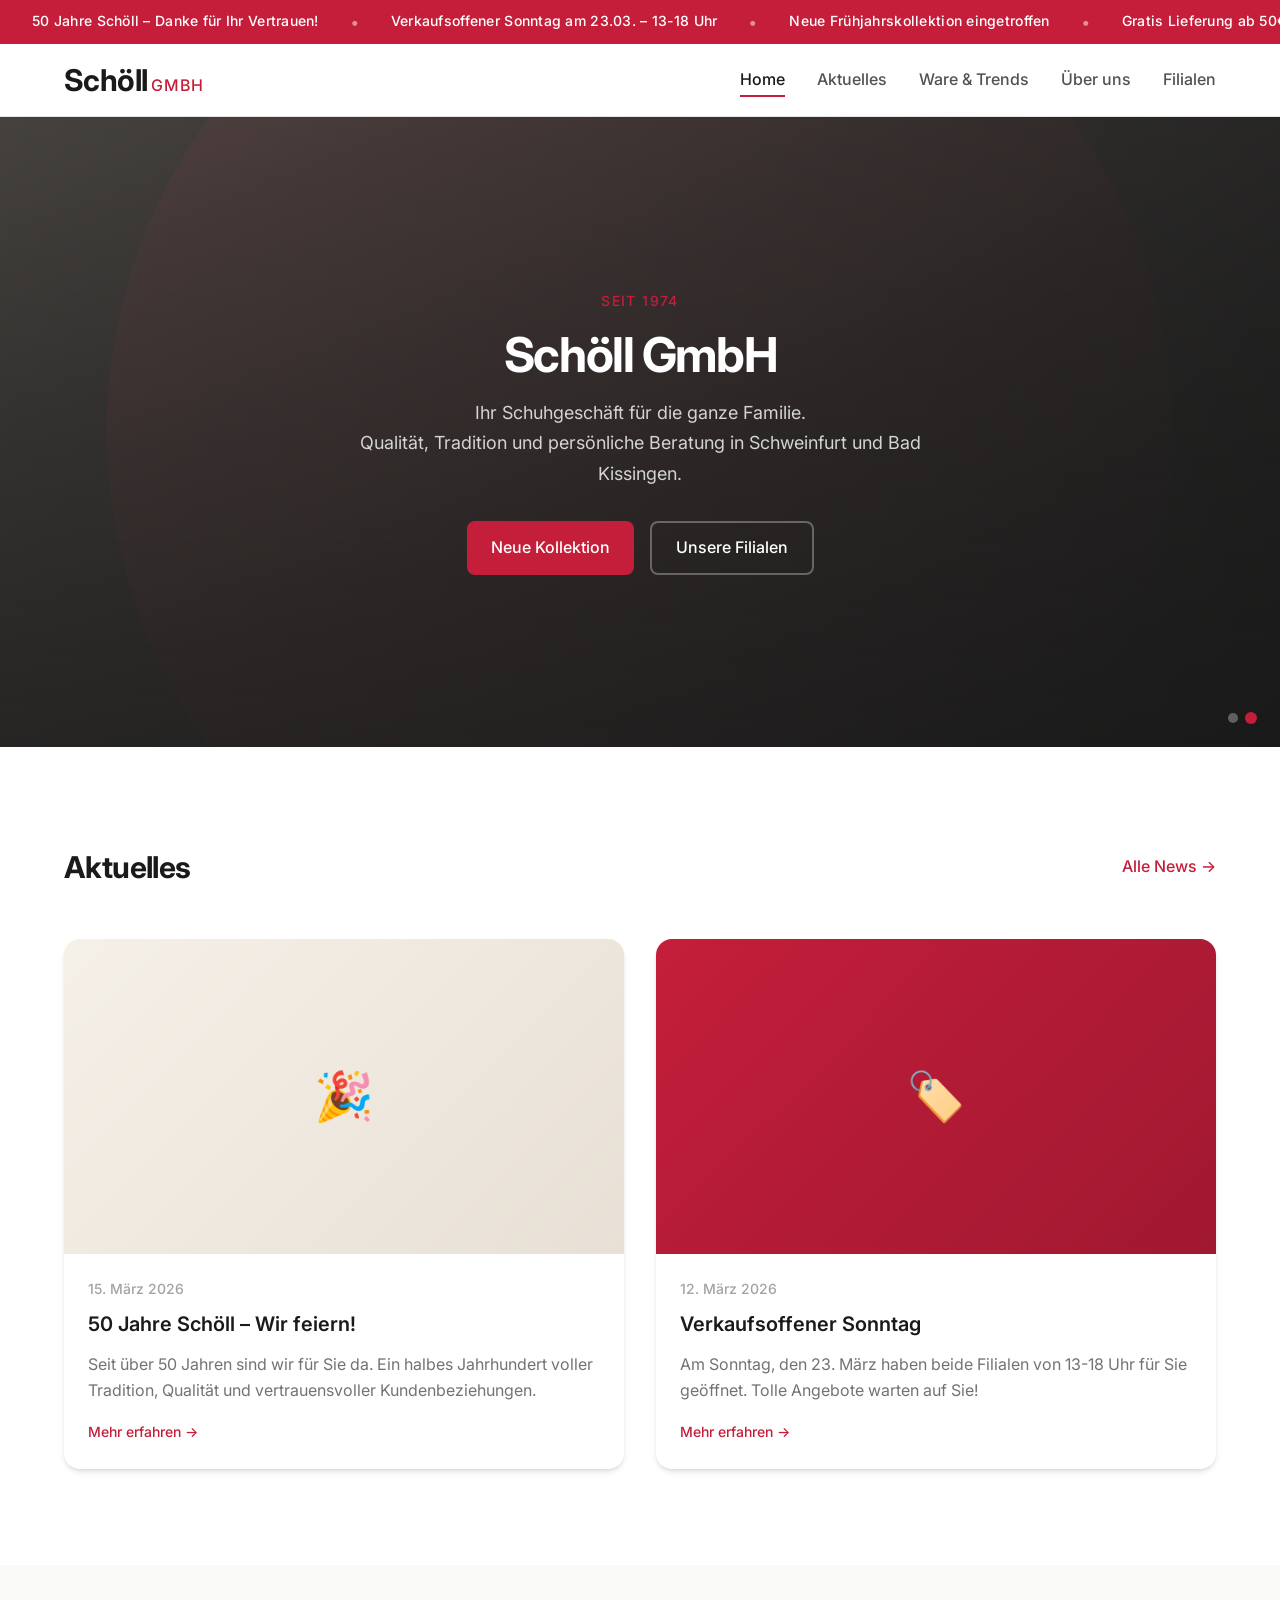
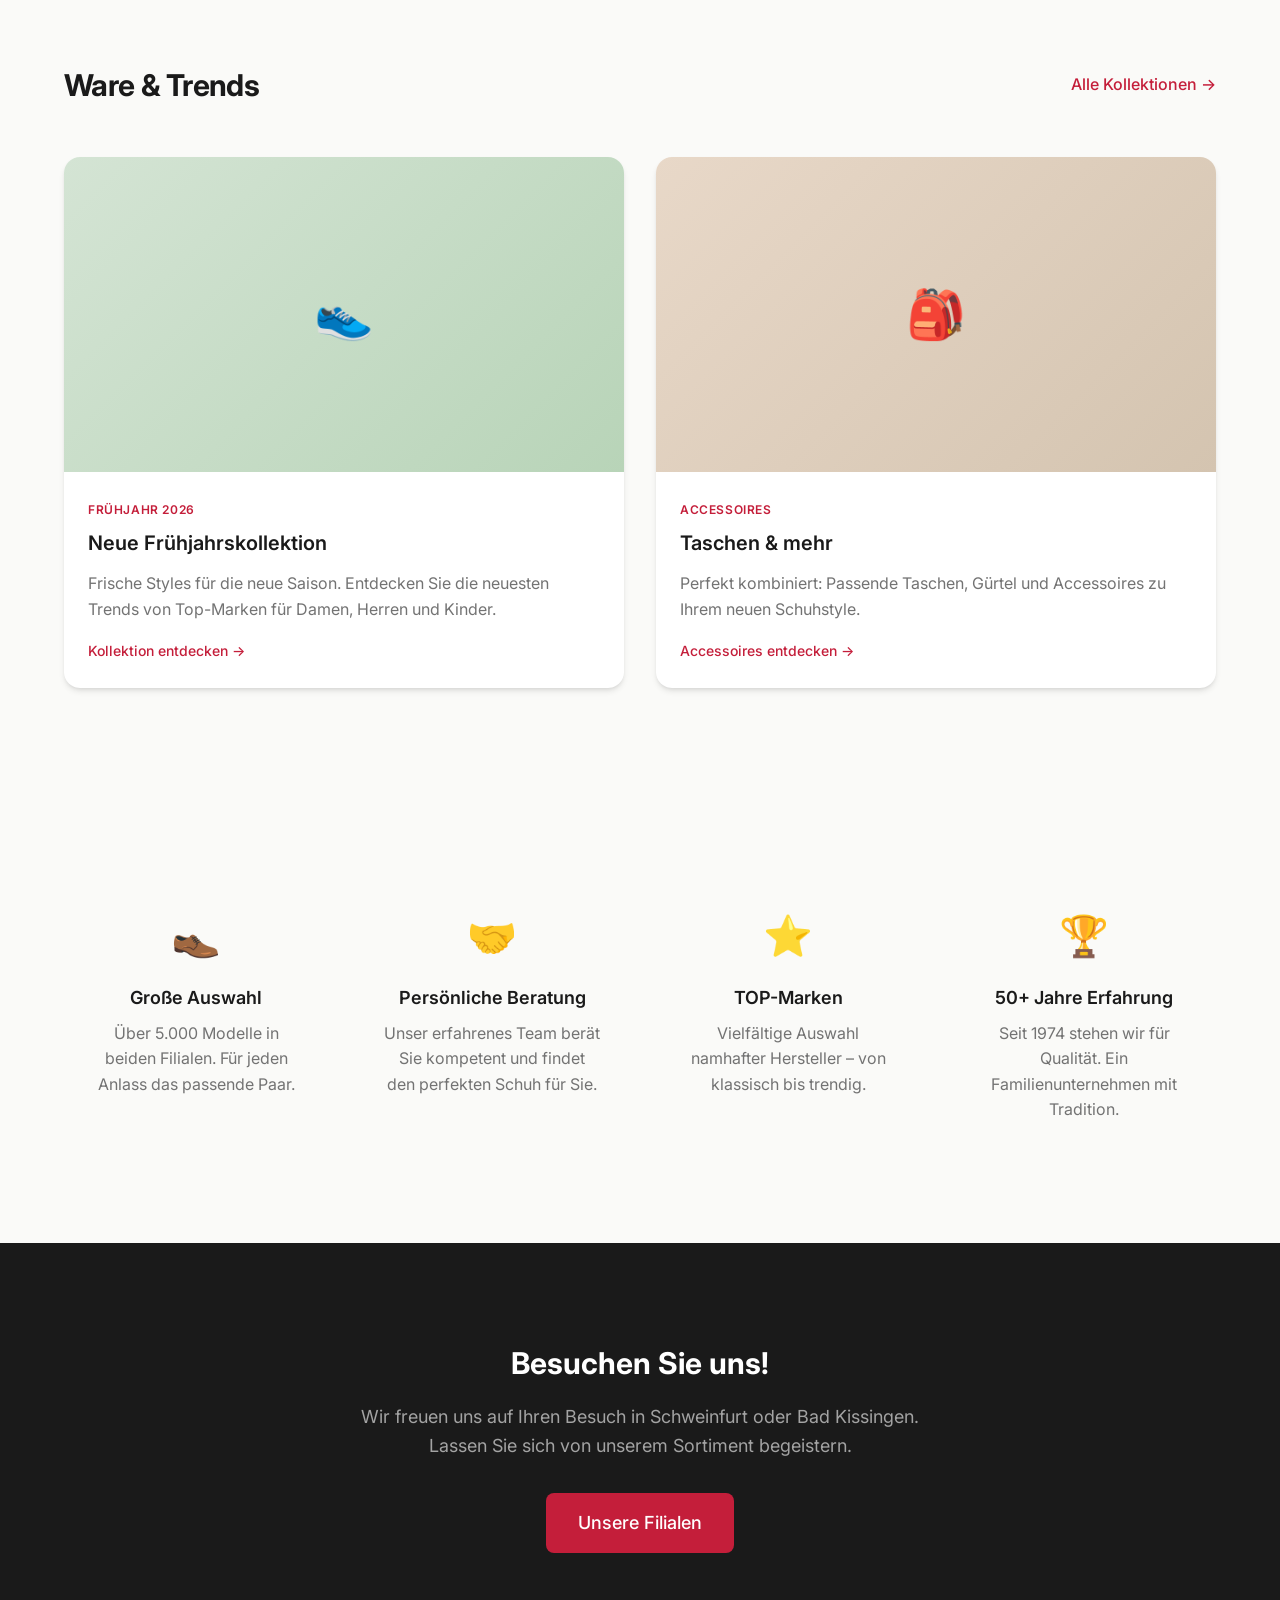
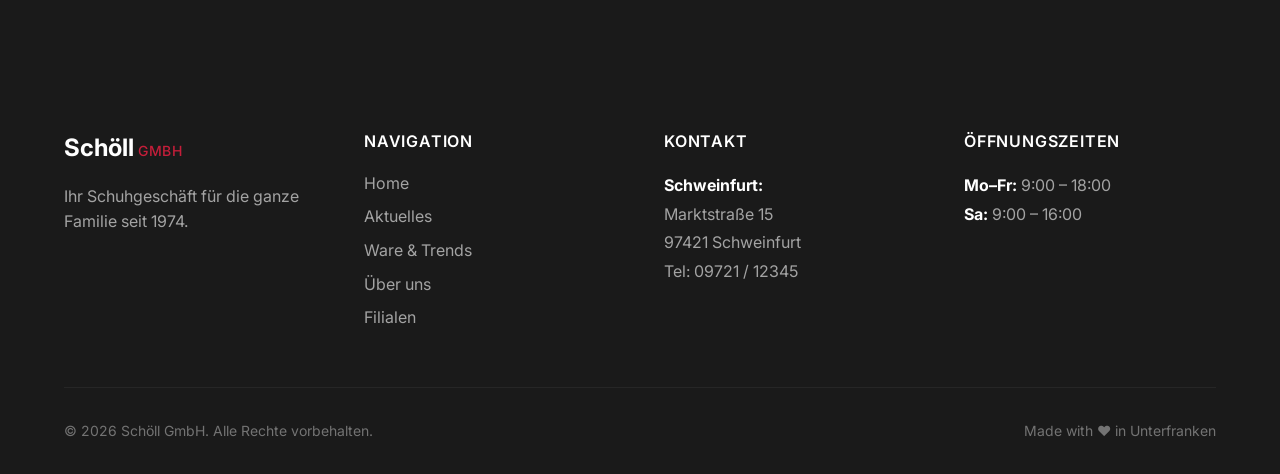
==== index.html @ 6df43187 "Initial commit: Schöll GmbH Website v1.0 - Multi-page static site (HTML/CSS/JS) - 5 pages: Home, Akt" ====
<!DOCTYPE html>
<html lang="de">
<head>
    <meta charset="UTF-8">
    <meta name="viewport" content="width=device-width, initial-scale=1.0">
    <title>Schöll GmbH – Schuhgeschäft seit über 50 Jahren</title>
    <meta name="description" content="Schöll GmbH – Ihr Schuhgeschäft in Schweinfurt und Bad Kissingen. Über 50 Jahre Tradition, Qualität und persönliche Beratung.">
    <link rel="preconnect" href="https://fonts.googleapis.com">
    <link rel="preconnect" href="https://fonts.gstatic.com" crossorigin>
    <link href="https://fonts.googleapis.com/css2?family=Inter:wght@300;400;500;600;700&display=swap" rel="stylesheet">
    <link rel="stylesheet" href="css/style.css">
</head>
<body>
    <!-- Ticker -->
    <div class="ticker" id="headerTicker">
        <div class="ticker-content">
            <span class="ticker-item">50 Jahre Schöll – Danke für Ihr Vertrauen!</span>
            <span class="ticker-separator">•</span>
            <span class="ticker-item">Verkaufsoffener Sonntag am 23.03. – 13-18 Uhr</span>
            <span class="ticker-separator">•</span>
            <span class="ticker-item">Neue Frühjahrskollektion eingetroffen</span>
            <span class="ticker-separator">•</span>
            <span class="ticker-item">Gratis Lieferung ab 50€ Bestellwert</span>
        </div>
    </div>

    <!-- Header -->
    <header class="header">
        <div class="container">
            <a href="index.html" class="logo">
                <span class="logo-text">Schöll</span>
                <span class="logo-subtitle">GmbH</span>
            </a>
            
            <button class="nav-toggle" id="navToggle" aria-label="Navigation öffnen">
                <span></span>
                <span></span>
                <span></span>
            </button>
            
            <nav class="nav" id="mainNav">
                <ul class="nav-list">
                    <li><a href="index.html" class="nav-link active">Home</a></li>
                    <li><a href="aktuelles.html" class="nav-link">Aktuelles</a></li>
                    <li><a href="ware-trends.html" class="nav-link">Ware & Trends</a></li>
                    <li><a href="ueber-uns.html" class="nav-link">Über uns</a></li>
                    <li><a href="filialen.html" class="nav-link">Filialen</a></li>
                </ul>
            </nav>
        </div>
    </header>

    <!-- Hero Section -->
    <section class="hero" id="heroSection">
        <div class="hero-background" id="heroBackground"></div>
        <div class="hero-overlay"></div>
        <div class="hero-content">
            <div class="container">
                <span class="hero-label">Seit 1974</span>
                <h1 class="hero-title">Schöll GmbH</h1>
                <p class="hero-subtitle">Ihr Schuhgeschäft für die ganze Familie.<br>Qualität, Tradition und persönliche Beratung in Schweinfurt und Bad Kissingen.</p>
                <div class="hero-buttons">
                    <a href="ware-trends.html" class="btn btn-primary">Neue Kollektion</a>
                    <a href="filialen.html" class="btn btn-secondary">Unsere Filialen</a>
                </div>
            </div>
        </div>
        <div class="hero-season-indicator" id="seasonIndicator">
            <span class="season-dot active" data-season="spring"></span>
            <span class="season-dot" data-season="autumn"></span>
        </div>
    </section>

    <!-- Teaser Aktuelles -->
    <section class="teaser-section">
        <div class="container">
            <div class="section-header">
                <h2 class="section-title">Aktuelles</h2>
                <a href="aktuelles.html" class="section-link">Alle News →</a>
            </div>
            <div class="teaser-grid">
                <article class="teaser-card">
                    <div class="teaser-image">
                        <div class="image-placeholder" style="background: linear-gradient(135deg, #f5f0e8 0%, #e8e0d5 100%);">
                            <span>🎉</span>
                        </div>
                    </div>
                    <div class="teaser-content">
                        <time class="teaser-date">15. März 2026</time>
                        <h3 class="teaser-title">50 Jahre Schöll – Wir feiern!</h3>
                        <p class="teaser-text">Seit über 50 Jahren sind wir für Sie da. Ein halbes Jahrhundert voller Tradition, Qualität und vertrauensvoller Kundenbeziehungen.</p>
                        <a href="aktuelles.html" class="teaser-link">Mehr erfahren →</a>
                    </div>
                </article>
                <article class="teaser-card">
                    <div class="teaser-image">
                        <div class="image-placeholder" style="background: linear-gradient(135deg, #c41e3a 0%, #a01830 100%);">
                            <span>🏷️</span>
                        </div>
                    </div>
                    <div class="teaser-content">
                        <time class="teaser-date">12. März 2026</time>
                        <h3 class="teaser-title">Verkaufsoffener Sonntag</h3>
                        <p class="teaser-text">Am Sonntag, den 23. März haben beide Filialen von 13-18 Uhr für Sie geöffnet. Tolle Angebote warten auf Sie!</p>
                        <a href="aktuelles.html" class="teaser-link">Mehr erfahren →</a>
                    </div>
                </article>
            </div>
        </div>
    </section>

    <!-- Teaser Ware & Trends -->
    <section class="teaser-section bg-warm">
        <div class="container">
            <div class="section-header">
                <h2 class="section-title">Ware & Trends</h2>
                <a href="ware-trends.html" class="section-link">Alle Kollektionen →</a>
            </div>
            <div class="teaser-grid">
                <article class="teaser-card">
                    <div class="teaser-image">
                        <div class="image-placeholder" style="background: linear-gradient(135deg, #d4e4d4 0%, #b8d4b8 100%);">
                            <span>👟</span>
                        </div>
                    </div>
                    <div class="teaser-content">
                        <span class="teaser-tag">Frühjahr 2026</span>
                        <h3 class="teaser-title">Neue Frühjahrskollektion</h3>
                        <p class="teaser-text">Frische Styles für die neue Saison. Entdecken Sie die neuesten Trends von Top-Marken für Damen, Herren und Kinder.</p>
                        <a href="ware-trends.html" class="teaser-link">Kollektion entdecken →</a>
                    </div>
                </article>
                <article class="teaser-card">
                    <div class="teaser-image">
                        <div class="image-placeholder" style="background: linear-gradient(135deg, #e8d8c8 0%, #d4c4b0 100%);">
                            <span>🎒</span>
                        </div>
                    </div>
                    <div class="teaser-content">
                        <span class="teaser-tag">Accessoires</span>
                        <h3 class="teaser-title">Taschen & mehr</h3>
                        <p class="teaser-text">Perfekt kombiniert: Passende Taschen, Gürtel und Accessoires zu Ihrem neuen Schuhstyle.</p>
                        <a href="ware-trends.html" class="teaser-link">Accessoires entdecken →</a>
                    </div>
                </article>
            </div>
        </div>
    </section>

    <!-- Features -->
    <section class="features-section">
        <div class="container">
            <div class="features-grid">
                <div class="feature-item">
                    <div class="feature-icon">👞</div>
                    <h3 class="feature-title">Große Auswahl</h3>
                    <p class="feature-text">Über 5.000 Modelle in beiden Filialen. Für jeden Anlass das passende Paar.</p>
                </div>
                <div class="feature-item">
                    <div class="feature-icon">🤝</div>
                    <h3 class="feature-title">Persönliche Beratung</h3>
                    <p class="feature-text">Unser erfahrenes Team berät Sie kompetent und findet den perfekten Schuh für Sie.</p>
                </div>
                <div class="feature-item">
                    <div class="feature-icon">⭐</div>
                    <h3 class="feature-title">TOP-Marken</h3>
                    <p class="feature-text">Vielfältige Auswahl namhafter Hersteller – von klassisch bis trendig.</p>
                </div>
                <div class="feature-item">
                    <div class="feature-icon">🏆</div>
                    <h3 class="feature-title">50+ Jahre Erfahrung</h3>
                    <p class="feature-text">Seit 1974 stehen wir für Qualität. Ein Familienunternehmen mit Tradition.</p>
                </div>
            </div>
        </div>
    </section>

    <!-- CTA -->
    <section class="cta-section">
        <div class="container">
            <div class="cta-content">
                <h2 class="cta-title">Besuchen Sie uns!</h2>
                <p class="cta-text">Wir freuen uns auf Ihren Besuch in Schweinfurt oder Bad Kissingen. Lassen Sie sich von unserem Sortiment begeistern.</p>
                <a href="filialen.html" class="btn btn-primary btn-large">Unsere Filialen</a>
            </div>
        </div>
    </section>

    <!-- Footer -->
    <footer class="footer">
        <div class="container">
            <div class="footer-grid">
                <div class="footer-column">
                    <a href="index.html" class="footer-logo">
                        <span class="footer-logo-text">Schöll</span>
                        <span class="footer-logo-subtitle">GmbH</span>
                    </a>
                    <p class="footer-text">Ihr Schuhgeschäft für die ganze Familie seit 1974.</p>
                </div>
                <div class="footer-column">
                    <h4 class="footer-heading">Navigation</h4>
                    <ul class="footer-links">
                        <li><a href="index.html">Home</a></li>
                        <li><a href="aktuelles.html">Aktuelles</a></li>
                        <li><a href="ware-trends.html">Ware & Trends</a></li>
                        <li><a href="ueber-uns.html">Über uns</a></li>
                        <li><a href="filialen.html">Filialen</a></li>
                    </ul>
                </div>
                <div class="footer-column">
                    <h4 class="footer-heading">Kontakt</h4>
                    <p class="footer-contact">
                        <strong>Schweinfurt:</strong><br>
                        Marktstraße 15<br>
                        97421 Schweinfurt<br>
                        Tel: 09721 / 12345
                    </p>
                </div>
                <div class="footer-column">
                    <h4 class="footer-heading">Öffnungszeiten</h4>
                    <p class="footer-hours">
                        <strong>Mo–Fr:</strong> 9:00 – 18:00<br>
                        <strong>Sa:</strong> 9:00 – 16:00
                    </p>
                </div>
            </div>
            <div class="footer-bottom">
                <p>&copy; 2026 Schöll GmbH. Alle Rechte vorbehalten.</p>
                <p class="footer-meta">Made with ❤️ in Unterfranken</p>
            </div>
        </div>
    </footer>

    <script src="js/main.js"></script>
</body>
</html>
---- css/style.css ----
/* ========================================
   SCHÖLL GMBH – WEBSITE STYLES
   Branding: #1A1A1A (Schwarz), #C41E3A (Rot)
   Font: Inter (Google Fonts)
   ======================================== */

/* ========================================
   CSS VARIABLES & BASE
   ======================================== */

:root {
    /* Brand Colors */
    --schoell-black: #1A1A1A;
    --schoell-red: #C41E3A;
    --schoell-red-dark: #A01830;
    
    /* Warm Tones */
    --warm-white: #FAFAF8;
    --warm-cream: #F5F0E8;
    --warm-beige: #E8E0D5;
    --warm-sand: #D4C4B0;
    
    /* Neutrals */
    --white: #FFFFFF;
    --gray-100: #F5F5F5;
    --gray-200: #E5E5E5;
    --gray-300: #D4D4D4;
    --gray-400: #A3A3A3;
    --gray-500: #737373;
    --gray-600: #525252;
    --gray-700: #404040;
    --gray-800: #262626;
    --gray-900: #171717;
    
    /* Typography */
    --font-sans: 'Inter', -apple-system, BlinkMacSystemFont, 'Segoe UI', sans-serif;
    --font-size-xs: 0.75rem;
    --font-size-sm: 0.875rem;
    --font-size-base: 1rem;
    --font-size-lg: 1.125rem;
    --font-size-xl: 1.25rem;
    --font-size-2xl: 1.5rem;
    --font-size-3xl: 1.875rem;
    --font-size-4xl: 2.25rem;
    --font-size-5xl: 3rem;
    
    /* Spacing */
    --space-1: 0.25rem;
    --space-2: 0.5rem;
    --space-3: 0.75rem;
    --space-4: 1rem;
    --space-5: 1.25rem;
    --space-6: 1.5rem;
    --space-8: 2rem;
    --space-10: 2.5rem;
    --space-12: 3rem;
    --space-16: 4rem;
    --space-20: 5rem;
    --space-24: 6rem;
    
    /* Layout */
    --max-width: 1200px;
    --container-padding: 1.5rem;
    
    /* Shadows */
    --shadow-sm: 0 1px 2px 0 rgb(0 0 0 / 0.05);
    --shadow-md: 0 4px 6px -1px rgb(0 0 0 / 0.1), 0 2px 4px -2px rgb(0 0 0 / 0.1);
    --shadow-lg: 0 10px 15px -3px rgb(0 0 0 / 0.1), 0 4px 6px -4px rgb(0 0 0 / 0.1);
    
    /* Transitions */
    --transition-fast: 150ms ease;
    --transition-base: 300ms ease;
    --transition-slow: 500ms ease;
    
    /* Border Radius */
    --radius-sm: 0.25rem;
    --radius-md: 0.5rem;
    --radius-lg: 1rem;
    --radius-xl: 1.5rem;
}

/* ========================================
   RESET & BASE
   ======================================== */

*, *::before, *::after {
    box-sizing: border-box;
    margin: 0;
    padding: 0;
}

html {
    scroll-behavior: smooth;
    font-size: 16px;
}

body {
    font-family: var(--font-sans);
    font-size: var(--font-size-base);
    line-height: 1.6;
    color: var(--schoell-black);
    background-color: var(--white);
    -webkit-font-smoothing: antialiased;
    -moz-osx-font-smoothing: grayscale;
}

img, picture, video, canvas, svg {
    display: block;
    max-width: 100%;
}

input, button, textarea, select {
    font: inherit;
}

a {
    color: inherit;
    text-decoration: none;
}

li {
    list-style: none;
}

/* ========================================
   UTILITIES
   ======================================== */

.container {
    max-width: var(--max-width);
    margin: 0 auto;
    padding: 0 var(--container-padding);
}

.bg-warm {
    background-color: var(--warm-white);
}

.center {
    text-align: center;
}

/* ========================================
   TICKER
   ======================================== */

.ticker {
    background-color: var(--schoell-red);
    color: var(--white);
    padding: var(--space-2) 0;
    overflow: hidden;
    white-space: nowrap;
    position: relative;
}

.ticker-content {
    display: inline-flex;
    animation: ticker-scroll 30s linear infinite;
    will-change: transform;
}

.ticker-item {
    padding: 0 var(--space-8);
    font-size: var(--font-size-sm);
    font-weight: 500;
    letter-spacing: 0.02em;
}

.ticker-separator {
    color: rgba(255, 255, 255, 0.5);
    font-weight: 700;
}

@keyframes ticker-scroll {
    0% {
        transform: translateX(0);
    }
    100% {
        transform: translateX(-50%);
    }
}

/* Pause ticker on hover */
.ticker:hover .ticker-content {
    animation-play-state: paused;
}

/* ========================================
   HEADER & NAVIGATION
   ======================================== */

.header {
    background-color: var(--white);
    border-bottom: 1px solid var(--gray-200);
    position: sticky;
    top: 0;
    z-index: 100;
    box-shadow: var(--shadow-sm);
}

.header .container {
    display: flex;
    align-items: center;
    justify-content: space-between;
    height: 72px;
}

.logo {
    display: flex;
    align-items: baseline;
    gap: var(--space-1);
}

.logo-text {
    font-size: var(--font-size-3xl);
    font-weight: 700;
    color: var(--schoell-black);
    letter-spacing: -0.02em;
}

.logo-subtitle {
    font-size: var(--font-size-base);
    font-weight: 500;
    color: var(--schoell-red);
    text-transform: uppercase;
    letter-spacing: 0.05em;
}

/* Navigation */
.nav-list {
    display: flex;
    gap: var(--space-8);
}

.nav-link {
    font-size: var(--font-size-base);
    font-weight: 500;
    color: var(--gray-600);
    padding: var(--space-2) 0;
    position: relative;
    transition: color var(--transition-fast);
}

.nav-link::after {
    content: '';
    position: absolute;
    bottom: 0;
    left: 0;
    width: 0;
    height: 2px;
    background-color: var(--schoell-red);
    transition: width var(--transition-base);
}

.nav-link:hover,
.nav-link.active {
    color: var(--schoell-black);
}

.nav-link:hover::after,
.nav-link.active::after {
    width: 100%;
}

/* Mobile Nav Toggle */
.nav-toggle {
    display: none;
    flex-direction: column;
    justify-content: center;
    align-items: center;
    width: 48px;
    height: 48px;
    background: transparent;
    border: none;
    cursor: pointer;
    gap: 6px;
}

.nav-toggle span {
    display: block;
    width: 24px;
    height: 2px;
    background-color: var(--schoell-black);
    transition: all var(--transition-base);
}

.nav-toggle.active span:nth-child(1) {
    transform: rotate(45deg) translate(5px, 5px);
}

.nav-toggle.active span:nth-child(2) {
    opacity: 0;
}

.nav-toggle.active span:nth-child(3) {
    transform: rotate(-45deg) translate(6px, -6px);
}

/* ========================================
   HERO SECTION
   ======================================== */

.hero {
    position: relative;
    min-height: 70vh;
    display: flex;
    align-items: center;
    justify-content: center;
    overflow: hidden;
    background-color: var(--schoell-black);
}

.hero-background {
    position: absolute;
    inset: 0;
    background-size: cover;
    background-position: center;
    transition: opacity var(--transition-slow);
    will-change: opacity;
}

.hero-background[data-season="spring"] {
    background-image: linear-gradient(135deg, rgba(212, 228, 212, 0.3) 0%, rgba(26, 26, 26, 1) 100%), 
                      url('data:image/svg+xml,<svg xmlns="http://www.w3.org/2000/svg" viewBox="0 0 1200 800"><rect fill="%231A1A1A" width="1200" height="800"/><circle fill="%23C41E3A" opacity="0.1" cx="200" cy="200" r="300"/><circle fill="%23C41E3A" opacity="0.05" cx="1000" cy="600" r="400"/></svg>');
}

.hero-background[data-season="autumn"] {
    background-image: linear-gradient(135deg, rgba(232, 216, 200, 0.3) 0%, rgba(26, 26, 26, 1) 100%),
                      url('data:image/svg+xml,<svg xmlns="http://www.w3.org/2000/svg" viewBox="0 0 1200 800"><rect fill="%231A1A1A" width="1200" height="800"/><circle fill="%23C41E3A" opacity="0.15" cx="600" cy="400" r="500"/></svg>');
}

.hero-overlay {
    position: absolute;
    inset: 0;
    background: linear-gradient(180deg, rgba(26, 26, 26, 0.3) 0%, rgba(26, 26, 26, 0.7) 100%);
}

.hero-content {
    position: relative;
    z-index: 1;
    text-align: center;
    color: var(--white);
    padding: var(--space-16) 0;
}

.hero-label {
    display: inline-block;
    font-size: var(--font-size-sm);
    font-weight: 500;
    letter-spacing: 0.1em;
    color: var(--schoell-red);
    text-transform: uppercase;
    margin-bottom: var(--space-4);
}

.hero-title {
    font-size: clamp(var(--font-size-4xl), 8vw, var(--font-size-5xl));
    font-weight: 700;
    letter-spacing: -0.03em;
    margin-bottom: var(--space-4);
    line-height: 1.1;
}

.hero-subtitle {
    font-size: var(--font-size-lg);
    font-weight: 400;
    color: var(--gray-300);
    max-width: 600px;
    margin: 0 auto var(--space-8);
    line-height: 1.7;
}

.hero-buttons {
    display: flex;
    gap: var(--space-4);
    justify-content: center;
    flex-wrap: wrap;
}

/* Season Indicator */
.hero-season-indicator {
    position: absolute;
    bottom: var(--space-6);
    right: var(--space-6);
    display: flex;
    gap: var(--space-2);
    z-index: 2;
}

.season-dot {
    width: 10px;
    height: 10px;
    border-radius: 50%;
    background-color: rgba(255, 255, 255, 0.3);
    cursor: pointer;
    transition: all var(--transition-base);
}

.season-dot.active,
.season-dot:hover {
    background-color: var(--schoell-red);
}

.season-dot.active {
    transform: scale(1.2);
}

/* ========================================
   BUTTONS
   ======================================== */

.btn {
    display: inline-flex;
    align-items: center;
    justify-content: center;
    gap: var(--space-2);
    padding: var(--space-3) var(--space-6);
    font-size: var(--font-size-base);
    font-weight: 500;
    border-radius: var(--radius-md);
    cursor: pointer;
    transition: all var(--transition-base);
    border: none;
    min-height: 48px; /* Touch target */
}

.btn-primary {
    background-color: var(--schoell-red);
    color: var(--white);
}

.btn-primary:hover {
    background-color: var(--schoell-red-dark);
    transform: translateY(-1px);
    box-shadow: var(--shadow-md);
}

.btn-secondary {
    background-color: transparent;
    color: var(--white);
    border: 2px solid rgba(255, 255, 255, 0.3);
}

.btn-secondary:hover {
    border-color: var(--white);
    background-color: rgba(255, 255, 255, 0.1);
}

.btn-large {
    padding: var(--space-4) var(--space-8);
    font-size: var(--font-size-lg);
}

/* ========================================
   SECTIONS
   ======================================== */

.section-header {
    display: flex;
    justify-content: space-between;
    align-items: center;
    margin-bottom: var(--space-12);
    flex-wrap: wrap;
    gap: var(--space-4);
}

.section-header.center {
    justify-content: center;
    text-align: center;
}

.section-title {
    font-size: var(--font-size-3xl);
    font-weight: 700;
    color: var(--schoell-black);
    letter-spacing: -0.02em;
}

.section-label {
    display: block;
    font-size: var(--font-size-sm);
    font-weight: 500;
    color: var(--schoell-red);
    text-transform: uppercase;
    letter-spacing: 0.1em;
    margin-bottom: var(--space-2);
}

.section-subtitle {
    font-size: var(--font-size-lg);
    color: var(--gray-500);
}

.section-link {
    font-size: var(--font-size-base);
    font-weight: 500;
    color: var(--schoell-red);
    transition: opacity var(--transition-fast);
}

.section-link:hover {
    opacity: 0.8;
}

/* Page Header */
.page-header {
    background-color: var(--schoell-black);
    color: var(--white);
    padding: var(--space-24) 0 var(--space-16);
    text-align: center;
}

.page-title {
    font-size: clamp(var(--font-size-3xl), 5vw, var(--font-size-4xl));
    font-weight: 700;
    margin-bottom: var(--space-4);
    letter-spacing: -0.02em;
}

.page-subtitle {
    font-size: var(--font-size-lg);
    color: var(--gray-400);
    max-width: 600px;
    margin: 0 auto;
}

/* Teaser Section */
.teaser-section {
    padding: var(--space-24) 0;
}

.teaser-grid {
    display: grid;
    grid-template-columns: repeat(auto-fit, minmax(320px, 1fr));
    gap: var(--space-8);
}

.teaser-card {
    background-color: var(--white);
    border-radius: var(--radius-lg);
    overflow: hidden;
    box-shadow: var(--shadow-md);
    transition: transform var(--transition-base), box-shadow var(--transition-base);
}

.teaser-card:hover {
    transform: translateY(-4px);
    box-shadow: var(--shadow-lg);
}

.teaser-image {
    aspect-ratio: 16 / 9;
    overflow: hidden;
}

.teaser-image .image-placeholder {
    width: 100%;
    height: 100%;
    display: flex;
    align-items: center;
    justify-content: center;
    font-size: 3rem;
}

.teaser-content {
    padding: var(--space-6);
}

.teaser-date {
    display: block;
    font-size: var(--font-size-sm);
    font-weight: 500;
    color: var(--gray-400);
    margin-bottom: var(--space-2);
}

.teaser-tag {
    display: inline-block;
    font-size: var(--font-size-xs);
    font-weight: 600;
    color: var(--schoell-red);
    text-transform: uppercase;
    letter-spacing: 0.05em;
    margin-bottom: var(--space-2);
}

.teaser-title {
    font-size: var(--font-size-xl);
    font-weight: 600;
    color: var(--schoell-black);
    margin-bottom: var(--space-3);
}

.teaser-text {
    font-size: var(--font-size-base);
    color: var(--gray-500);
    line-height: 1.6;
    margin-bottom: var(--space-4);
}

.teaser-link {
    font-size: var(--font-size-sm);
    font-weight: 500;
    color: var(--schoell-red);
}

.teaser-link:hover {
    text-decoration: underline;
}

/* Features Section */
.features-section {
    padding: var(--space-24) 0;
    background-color: var(--warm-white);
}

.features-grid {
    display: grid;
    grid-template-columns: repeat(auto-fit, minmax(250px, 1fr));
    gap: var(--space-8);
}

.feature-item {
    text-align: center;
    padding: var(--space-6);
}

.feature-icon {
    font-size: 2.5rem;
    margin-bottom: var(--space-4);
}

.feature-title {
    font-size: var(--font-size-lg);
    font-weight: 600;
    color: var(--schoell-black);
    margin-bottom: var(--space-2);
}

.feature-text {
    font-size: var(--font-size-base);
    color: var(--gray-500);
    line-height: 1.6;
}

/* CTA Section */
.cta-section {
    padding: var(--space-24) 0;
    background-color: var(--schoell-black);
}

.cta-content {
    text-align: center;
}

.cta-title {
    font-size: clamp(var(--font-size-2xl), 4vw, var(--font-size-3xl));
    font-weight: 700;
    color: var(--white);
    margin-bottom: var(--space-4);
}

.cta-text {
    font-size: var(--font-size-lg);
    color: var(--gray-400);
    max-width: 600px;
    margin: 0 auto var(--space-8);
}

/* ========================================
   NEWS SECTION
   ======================================== */

.news-section {
    padding: var(--space-24) 0;
    background-color: var(--warm-white);
}

.news-grid {
    display: grid;
    gap: var(--space-8);
}

.news-card {
    background-color: var(--white);
    border-radius: var(--radius-lg);
    overflow: hidden;
    box-shadow: var(--shadow-md);
}

.news-card-featured {
    display: grid;
    grid-template-columns: 1fr 1fr;
}

.news-image {
    position: relative;
    aspect-ratio: 16 / 10;
}

.news-card-featured .news-image {
    aspect-ratio: auto;
}

.news-image .image-placeholder {
    width: 100%;
    height: 100%;
    display: flex;
    align-items: center;
    justify-content: center;
    font-size: 4rem;
}

.news-image .image-placeholder.large {
    font-size: 6rem;
}

.news-badge {
    position: absolute;
    top: var(--space-4);
    left: var(--space-4);
    background-color: var(--schoell-red);
    color: var(--white);
    padding: var(--space-1) var(--space-3);
    font-size: var(--font-size-xs);
    font-weight: 600;
    text-transform: uppercase;
    letter-spacing: 0.05em;
    border-radius: var(--radius-sm);
}

.news-content {
    padding: var(--space-8);
}

.news-meta {
    display: flex;
    gap: var(--space-4);
    align-items: center;
    margin-bottom: var(--space-4);
}

.news-date {
    font-size: var(--font-size-sm);
    color: var(--gray-400);
}

.news-category {
    font-size: var(--font-size-xs);
    font-weight: 600;
    color: var(--schoell-red);
    text-transform: uppercase;
    letter-spacing: 0.05em;
}

.news-title {
    font-size: var(--font-size-2xl);
    font-weight: 600;
    color: var(--schoell-black);
    margin-bottom: var(--space-4);
    line-height: 1.3;
}

.news-text {
    font-size: var(--font-size-base);
    color: var(--gray-500);
    line-height: 1.7;
    margin-bottom: var(--space-4);
}

.news-text:last-child {
    margin-bottom: 0;
}

.highlight-box {
    background-color: var(--warm-cream);
    padding: var(--space-4);
    border-radius: var(--radius-md);
    border-left: 4px solid var(--schoell-red);
}

.news-highlights h4 {
    font-size: var(--font-size-base);
    font-weight: 600;
    color: var(--schoell-black);
    margin-bottom: var(--space-3);
}

.news-highlights ul {
    list-style: none;
}

.news-highlights li {
    padding: var(--space-2) 0;
    color: var(--gray-500);
}

.back-section {
    padding: var(--space-8) 0;
    text-align: center;
}

.back-link {
    display: inline-flex;
    align-items: center;
    gap: var(--space-2);
    font-size: var(--font-size-base);
    font-weight: 500;
    color: var(--schoell-red);
}

.back-link:hover {
    text-decoration: underline;
}

/* ========================================
   COLLECTIONS & CATEGORIES
   ======================================== */

.collections-section {
    padding: var(--space-24) 0;
}

.collection-block {
    margin-bottom: var(--space-20);
}

.collection-header {
    text-align: center;
    margin-bottom: var(--space-12);
}

.collection-season {
    display: block;
    font-size: var(--font-size-sm);
    font-weight: 500;
    color: var(--schoell-red);
    text-transform: uppercase;
    letter-spacing: 0.1em;
    margin-bottom: var(--space-2);
}

.collection-title {
    font-size: var(--font-size-2xl);
    font-weight: 700;
    color: var(--schoell-black);
    margin-bottom: var(--space-3);
}

.collection-description {
    font-size: var(--font-size-base);
    color: var(--gray-500);
}

.collection-grid {
    display: grid;
    grid-template-columns: repeat(auto-fit, minmax(300px, 1fr));
    gap: var(--space-6);
}

.collection-card {
    background-color: var(--white);
    border-radius: var(--radius-lg);
    overflow: hidden;
    box-shadow: var(--shadow-md);
    transition: transform var(--transition-base);
}

.collection-card:hover {
    transform: translateY(-4px);
}

.collection-image {
    aspect-ratio: 4 / 3;
}

.collection-image .image-placeholder {
    width: 100%;
    height: 100%;
    display: flex;
    align-items: center;
    justify-content: center;
    font-size: 4rem;
}

.collection-content {
    padding: var(--space-6);
}

.collection-tag {
    display: inline-block;
    font-size: var(--font-size-xs);
    font-weight: 600;
    color: var(--schoell-red);
    text-transform: uppercase;
    letter-spacing: 0.05em;
    margin-bottom: var(--space-2);
}

.collection-item-title {
    font-size: var(--font-size-xl);
    font-weight: 600;
    color: var(--schoell-black);
    margin-bottom: var(--space-2);
}

.collection-text {
    font-size: var(--font-size-base);
    color: var(--gray-500);
    line-height: 1.6;
}

/* Categories */
.category-section {
    padding: var(--space-16) 0;
    background-color: var(--warm-white);
    border-radius: var(--radius-lg);
    margin-bottom: var(--space-16);
}

.category-grid {
    display: grid;
    grid-template-columns: repeat(auto-fit, minmax(200px, 1fr));
    gap: var(--space-6);
    margin-top: var(--space-12);
}

.category-card {
    display: flex;
    flex-direction: column;
    align-items: center;
    text-align: center;
    padding: var(--space-8);
    background-color: var(--white);
    border-radius: var(--radius-lg);
    transition: all var(--transition-base);
    box-shadow: var(--shadow-sm);
}

.category-card:hover {
    transform: translateY(-4px);
    box-shadow: var(--shadow-md);
}

.category-icon {
    font-size: 3rem;
    margin-bottom: var(--space-4);
}

.category-name {
    font-size: var(--font-size-lg);
    font-weight: 600;
    color: var(--schoell-black);
    margin-bottom: var(--space-1);
}

.category-desc {
    font-size: var(--font-size-sm);
    color: var(--gray-400);
}

/* Brands */
.brands-section {
    padding: var(--space-16) 0;
}

.brands-grid {
    display: grid;
    grid-template-columns: repeat(auto-fit, minmax(280px, 1fr));
    gap: var(--space-6);
    margin-top: var(--space-12);
}

.brand-card {
    background-color: var(--white);
    border-radius: var(--radius-lg);
    padding: var(--space-6);
    border: 1px solid var(--gray-200);
    transition: all var(--transition-base);
}

.brand-card:hover {
    border-color: var(--gray-300);
    box-shadow: var(--shadow-md);
}

.brand-placeholder {
    font-size: var(--font-size-xl);
    font-weight: 700;
    color: var(--schoell-black);
    letter-spacing: 0.1em;
    margin-bottom: var(--space-3);
    padding-bottom: var(--space-3);
    border-bottom: 2px solid var(--schoell-red);
}

.brand-text {
    font-size: var(--font-size-base);
    color: var(--gray-500);
    line-height: 1.6;
}

/* Reels */
.reels-section {
    padding: var(--space-16) 0;
    background-color: var(--warm-white);
    border-radius: var(--radius-lg);
}

.reels-grid {
    display: grid;
    grid-template-columns: repeat(auto-fit, minmax(280px, 1fr));
    gap: var(--space-6);
    margin-top: var(--space-12);
}

.reel-card {
    background-color: var(--white);
    border-radius: var(--radius-lg);
    overflow: hidden;
    box-shadow: var(--shadow-md);
}

.video-placeholder {
    aspect-ratio: 9 / 16;
    background-color: var(--schoell-black);
    display: flex;
    flex-direction: column;
    align-items: center;
    justify-content: center;
    position: relative;
    cursor: pointer;
}

.play-icon {
    font-size: 3rem;
    color: var(--white);
    opacity: 0.8;
    transition: opacity var(--transition-base);
}

.video-placeholder:hover .play-icon {
    opacity: 1;
}

.reel-label {
    position: absolute;
    bottom: var(--space-4);
    left: 50%;
    transform: translateX(-50%);
    font-size: var(--font-size-sm);
    font-weight: 500;
    color: var(--white);
    background-color: rgba(26, 26, 26, 0.8);
    padding: var(--space-2) var(--space-4);
    border-radius: var(--radius-md);
}

.reel-caption {
    padding: var(--space-4);
    font-size: var(--font-size-base);
    font-weight: 500;
    color: var(--schoell-black);
    text-align: center;
}

.reels-note {
    text-align: center;
    margin-top: var(--space-8);
    font-size: var(--font-size-base);
    color: var(--gray-500);
}

/* ========================================
   ABOUT / HISTORY / TEAM
   ======================================== */

.history-section {
    padding: var(--space-24) 0;
}

.history-intro {
    text-align: center;
    margin-bottom: var(--space-16);
}

.timeline {
    position: relative;
    max-width: 800px;
    margin: 0 auto;
}

.timeline::before {
    content: '';
    position: absolute;
    left: 60px;
    top: 0;
    bottom: 0;
    width: 2px;
    background: linear-gradient(180deg, var(--schoell-red) 0%, var(--gray-300) 100%);
}

.timeline-item {
    position: relative;
    padding-left: 140px;
    padding-bottom: var(--space-12);
}

.timeline-year {
    position: absolute;
    left: 0;
    width: 80px;
    text-align: right;
    font-size: var(--font-size-2xl);
    font-weight: 700;
    color: var(--schoell-red);
}

.timeline-item.highlight .timeline-year {
    color: var(--schoell-black);
}

.timeline-content {
    background-color: var(--white);
    padding: var(--space-6);
    border-radius: var(--radius-lg);
    box-shadow: var(--shadow-md);
}

.timeline-title {
    font-size: var(--font-size-xl);
    font-weight: 600;
    color: var(--schoell-black);
    margin-bottom: var(--space-2);
}

.timeline-text {
    font-size: var(--font-size-base);
    color: var(--gray-500);
    line-height: 1.6;
}

.timeline-item::before {
    content: '';
    position: absolute;
    left: 54px;
    top: 8px;
    width: 14px;
    height: 14px;
    background-color: var(--schoell-red);
    border-radius: 50%;
    border: 3px solid var(--white);
    box-shadow: var(--shadow-md);
}

.timeline-item.highlight::before {
    background-color: var(--schoell-black);
    transform: scale(1.3);
}

/* Values */
.values-section {
    padding: var(--space-24) 0;
}

.values-grid {
    display: grid;
    grid-template-columns: repeat(auto-fit, minmax(260px, 1fr));
    gap: var(--space-6);
}

.value-card {
    background-color: var(--white);
    padding: var(--space-8);
    border-radius: var(--radius-lg);
    text-align: center;
    box-shadow: var(--shadow-sm);
    transition: transform var(--transition-base), box-shadow var(--transition-base);
}

.value-card:hover {
    transform: translateY(-4px);
    box-shadow: var(--shadow-md);
}

.value-icon {
    font-size: 3rem;
    margin-bottom: var(--space-4);
}

.value-title {
    font-size: var(--font-size-lg);
    font-weight: 600;
    color: var(--schoell-black);
    margin-bottom: var(--space-3);
}

.value-text {
    font-size: var(--font-size-base);
    color: var(--gray-500);
    line-height: 1.6;
}

/* Team */
.team-section {
    padding: var(--space-24) 0;
}

.team-grid {
    display: grid;
    grid-template-columns: repeat(auto-fit, minmax(260px, 1fr));
    gap: var(--space-8);
}

.team-card {
    background-color: var(--white);
    border-radius: var(--radius-lg);
    overflow: hidden;
    box-shadow: var(--shadow-md);
    transition: transform var(--transition-base);
}

.team-card:hover {
    transform: translateY(-4px);
}

.team-image {
    aspect-ratio: 1;
}

.team-image .image-placeholder {
    width: 100%;
    height: 100%;
    display: flex;
    align-items: center;
    justify-content: center;
    font-size: 5rem;
}

.team-content {
    padding: var(--space-6);
    text-align: center;
}

.team-name {
    font-size: var(--font-size-xl);
    font-weight: 600;
    color: var(--schoell-black);
    margin-bottom: var(--space-1);
}

.team-role {
    display: block;
    font-size: var(--font-size-sm);
    font-weight: 500;
    color: var(--schoell-red);
    margin-bottom: var(--space-3);
}

.team-text {
    font-size: var(--font-size-base);
    color: var(--gray-500);
    line-height: 1.6;
}

/* Gallery */
.gallery-section {
    padding: var(--space-24) 0;
}

.gallery-grid {
    display: grid;
    grid-template-columns: repeat(auto-fit, minmax(220px, 1fr));
    gap: var(--space-4);
}

.gallery-item {
    border-radius: var(--radius-lg);
    overflow: hidden;
    aspect-ratio: 1;
}

.gallery-item.large {
    grid-column: span 2;
    grid-row: span 2;
    aspect-ratio: auto;
}

.gallery-placeholder {
    width: 100%;
    height: 100%;
    display: flex;
    align-items: center;
    justify-content: center;
    font-size: var(--font-size-xl);
    font-weight: 500;
    color: var(--white);
    text-align: center;
}

.gallery-note {
    text-align: center;
    margin-top: var(--space-8);
    font-size: var(--font-size-base);
    color: var(--gray-500);
}

/* ========================================
   LOCATIONS / FILIALEN
   ======================================== */

.locations-section {
    padding: var(--space-24) 0;
    background-color: var(--warm-white);
}

.locations-grid {
    display: grid;
    grid-template-columns: repeat(auto-fit, minmax(500px, 1fr));
    gap: var(--space-8);
}

.location-card {
    background-color: var(--white);
    border-radius: var(--radius-lg);
    overflow: hidden;
    box-shadow: var(--shadow-lg);
}

.location-header {
    display: flex;
    align-items: center;
    gap: var(--space-4);
    padding: var(--space-6);
    background-color: var(--schoell-black);
    color: var(--white);
}

.location-icon {
    font-size: 2rem;
}

.location-title-block {
    flex: 1;
}

.location-name {
    font-size: var(--font-size-2xl);
    font-weight: 700;
    margin-bottom: var(--space-1);
}

.location-type {
    font-size: var(--font-size-xs);
    font-weight: 500;
    color: var(--schoell-red);
    text-transform: uppercase;
    letter-spacing: 0.1em;
}

.location-content {
    padding: var(--space-6);
}

.location-image {
    margin: calc(-1 * var(--space-6));
    margin-bottom: var(--space-6);
}

.location-image .image-placeholder {
    width: 100%;
    height: 200px;
    display: flex;
    align-items: center;
    justify-content: center;
    font-size: 1.5rem;
    font-weight: 600;
    color: var(--white);
}

.location-info {
    display: grid;
    gap: var(--space-6);
    margin-bottom: var(--space-6);
}

.info-block {
    padding: var(--space-4);
    background-color: var(--warm-white);
    border-radius: var(--radius-md);
}

.info-title {
    font-size: var(--font-size-base);
    font-weight: 600;
    color: var(--schoell-black);
    margin-bottom: var(--space-3);
}

.info-text {
    font-size: var(--font-size-base);
    color: var(--gray-500);
    line-height: 1.6;
}

.hours-table {
    width: 100%;
    border-collapse: collapse;
}

.hours-table td {
    padding: var(--space-2) 0;
    font-size: var(--font-size-base);
    color: var(--gray-500);
}

.hours-table td:first-child {
    color: var(--gray-700);
    font-weight: 500;
}

.hours-table tr.highlight td {
    color: var(--schoell-red);
    font-weight: 600;
}

.hours-note {
    margin-top: var(--space-3);
    font-size: var(--font-size-sm);
    color: var(--gray-400);
}

.hours-note a {
    color: var(--schoell-red);
    text-decoration: underline;
}

.feature-list {
    list-style: none;
}

.feature-list li {
    padding: var(--space-2) 0;
    font-size: var(--font-size-base);
    color: var(--gray-500);
}

.location-map {
    border-radius: var(--radius-md);
    overflow: hidden;
}

.map-container {
    position: relative;
    background-color: var(--gray-200);
}

.map-iframe {
    display: block;
}

.map-fallback {
    padding: var(--space-4);
    text-align: center;
    background-color: var(--warm-white);
}

.map-fallback a {
    color: var(--schoell-red);
    font-weight: 500;
}

/* Quick Info */
.quick-info-section {
    padding: var(--space-16) 0;
}

.quick-info-grid {
    display: grid;
    grid-template-columns: repeat(auto-fit, minmax(300px, 1fr));
    gap: var(--space-8);
}

.quick-info-item {
    text-align: center;
    padding: var(--space-6);
}

.quick-info-icon {
    font-size: 2.5rem;
    margin-bottom: var(--space-4);
}

.quick-info-title {
    font-size: var(--font-size-lg);
    font-weight: 600;
    color: var(--schoell-black);
    margin-bottom: var(--space-2);
}

.quick-info-text {
    font-size: var(--font-size-base);
    color: var(--gray-500);
    line-height: 1.6;
}

/* ========================================
   FOOTER
   ======================================== */

.footer {
    background-color: var(--schoell-black);
    color: var(--white);
    padding: var(--space-20) 0 var(--space-8);
}

.footer-grid {
    display: grid;
    grid-template-columns: repeat(auto-fit, minmax(220px, 1fr));
    gap: var(--space-12);
    margin-bottom: var(--space-12);
}

.footer-logo {
    display: flex;
    align-items: baseline;
    gap: var(--space-1);
    margin-bottom: var(--space-4);
}

.footer-logo-text {
    font-size: var(--font-size-2xl);
    font-weight: 700;
}

.footer-logo-subtitle {
    font-size: var(--font-size-sm);
    font-weight: 500;
    color: var(--schoell-red);
    text-transform: uppercase;
    letter-spacing: 0.05em;
}

.footer-text {
    font-size: var(--font-size-base);
    color: var(--gray-400);
    line-height: 1.6;
}

.footer-heading {
    font-size: var(--font-size-base);
    font-weight: 600;
    color: var(--white);
    margin-bottom: var(--space-4);
    text-transform: uppercase;
    letter-spacing: 0.05em;
}

.footer-links li {
    margin-bottom: var(--space-2);
}

.footer-links a {
    font-size: var(--font-size-base);
    color: var(--gray-400);
    transition: color var(--transition-fast);
}

.footer-links a:hover {
    color: var(--white);
}

.footer-contact,
.footer-hours {
    font-size: var(--font-size-base);
    color: var(--gray-400);
    line-height: 1.8;
}

.footer-contact strong,
.footer-hours strong {
    color: var(--white);
}

.footer-bottom {
    border-top: 1px solid var(--gray-800);
    padding-top: var(--space-8);
    display: flex;
    justify-content: space-between;
    align-items: center;
    flex-wrap: wrap;
    gap: var(--space-4);
}

.footer-bottom p {
    font-size: var(--font-size-sm);
    color: var(--gray-500);
}

.footer-meta {
    color: var(--schoell-red);
}

/* ========================================
   RESPONSIVE DESIGN
   ======================================== */

@media (max-width: 768px) {
    :root {
        --container-padding: 1rem;
    }
    
    /* Mobile Nav */
    .nav-toggle {
        display: flex;
    }
    
    .nav {
        position: fixed;
        top: 73px; /* header height + border */
        left: 0;
        right: 0;
        bottom: 0;
        background-color: var(--white);
        transform: translateX(100%);
        transition: transform var(--transition-base);
        z-index: 99;
        border-top: 1px solid var(--gray-200);
    }
    
    .nav.active {
        transform: translateX(0);
    }
    
    .nav-list {
        flex-direction: column;
        gap: 0;
        padding: var(--space-4);
    }
    
    .nav-link {
        display: block;
        padding: var(--space-4) 0;
        font-size: var(--font-size-lg);
        border-bottom: 1px solid var(--gray-200);
    }
    
    .nav-link::after {
        display: none;
    }
    
    /* Hero */
    .hero {
        min-height: 60vh;
    }
    
    .hero-subtitle {
        font-size: var(--font-size-base);
    }
    
    /* Sections */
    .teaser-section,
    .features-section,
    .news-section,
    .collections-section,
    .history-section,
    .values-section,
    .team-section,
    .gallery-section,
    .locations-section {
        padding: var(--space-16) 0;
    }
    
    /* Grids */
    .teaser-grid,
    .features-grid,
    .collection-grid,
    .category-grid,
    .brands-grid,
    .team-grid,
    .gallery-grid,
    .locations-grid {
        grid-template-columns: 1fr;
    }
    
    .news-card-featured {
        grid-template-columns: 1fr;
    }
    
    .gallery-item.large {
        grid-column: span 1;
        grid-row: span 1;
        aspect-ratio: 1;
    }
    
    /* Timeline */
    .timeline::before {
        left: 20px;
    }
    
    .timeline-item {
        padding-left: 60px;
    }
    
    .timeline-year {
        position: relative;
        text-align: left;
        width: auto;
        margin-bottom: var(--space-2);
    }
    
    .timeline-item::before {
        left: 14px;
    }
    
    /* Footer */
    .footer-grid {
        gap: var(--space-8);
    }
    
    .footer-bottom {
        flex-direction: column;
        text-align: center;
    }
}

@media (max-width: 480px) {
    .logo-text {
        font-size: var(--font-size-2xl);
    }
    
    .section-title {
        font-size: var(--font-size-2xl);
    }
    
    .hero-title {
        font-size: var(--font-size-3xl);
    }
    
    .timeline-content {
        padding: var(--space-4);
    }
    
    .values-grid,
    .team-grid {
        grid-template-columns: 1fr;
    }
}

/* ========================================
   ACCESSIBILITY
   ======================================== */

@media (prefers-reduced-motion: reduce) {
    *,
    *::before,
    *::after {
        animation-duration: 0.01ms !important;
        animation-iteration-count: 1 !important;
        transition-duration: 0.01ms !important;
        scroll-behavior: auto !important;
    }
    
    .ticker-content {
        animation: none;
    }
}

/* Focus styles */
:focus-visible {
    outline: 2px solid var(--schoell-red);
    outline-offset: 2px;
}

/* High contrast mode support */
@media (prefers-contrast: high) {
    .btn-primary {
        border: 2px solid var(--white);
    }
    
    .btn-secondary {
        border-width: 3px;
    }
}

/* Print styles */
@media print {
    .ticker,
    .hero,
    .nav-toggle,
    .hero-season-indicator,
    .location-map,
    .reel-video {
        display: none !important;
    }
    
    body {
        color: #000;
        background: #fff;
    }
    
    .header {
        position: static;
        box-shadow: none;
        border-bottom: 1px solid #000;
    }
}

/* Image placeholders */
.image-placeholder {
    display: flex;
    align-items: center;
    justify-content: center;
}

.image-placeholder span {
    user-select: none;
}
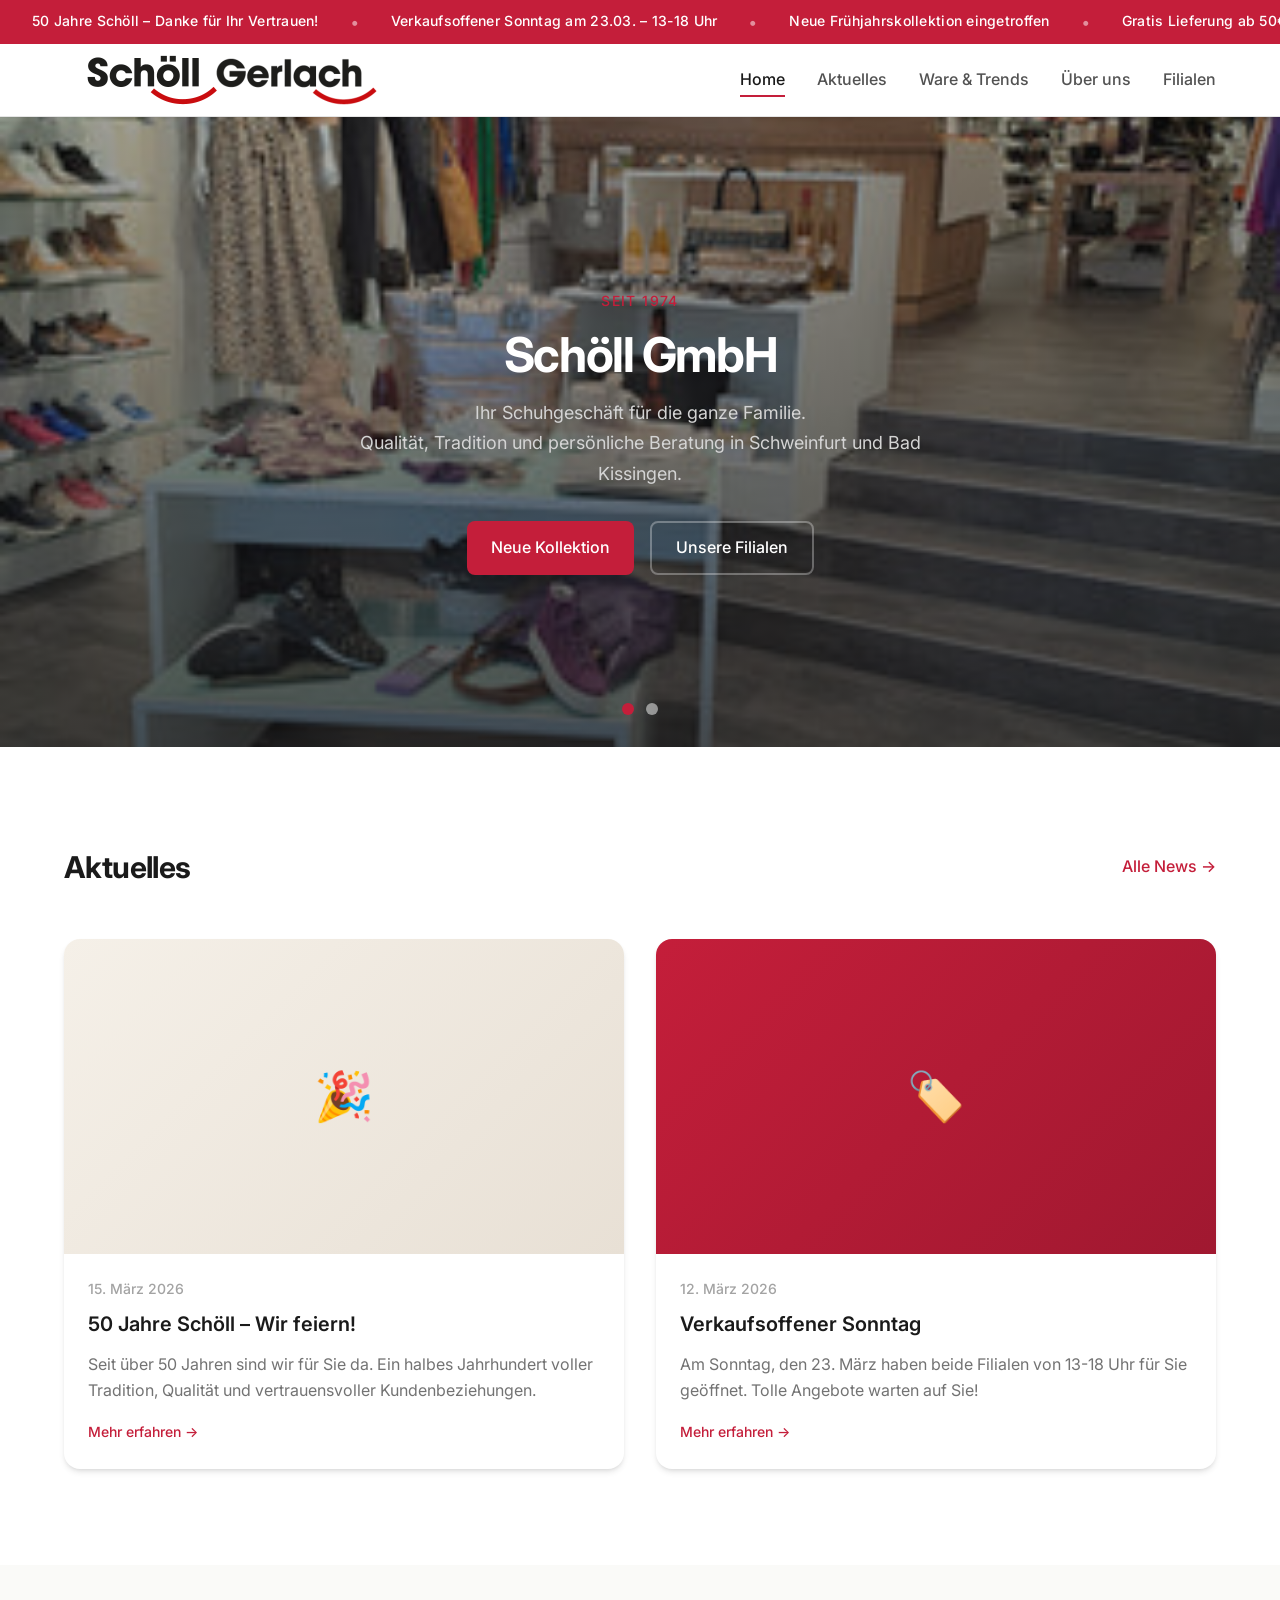
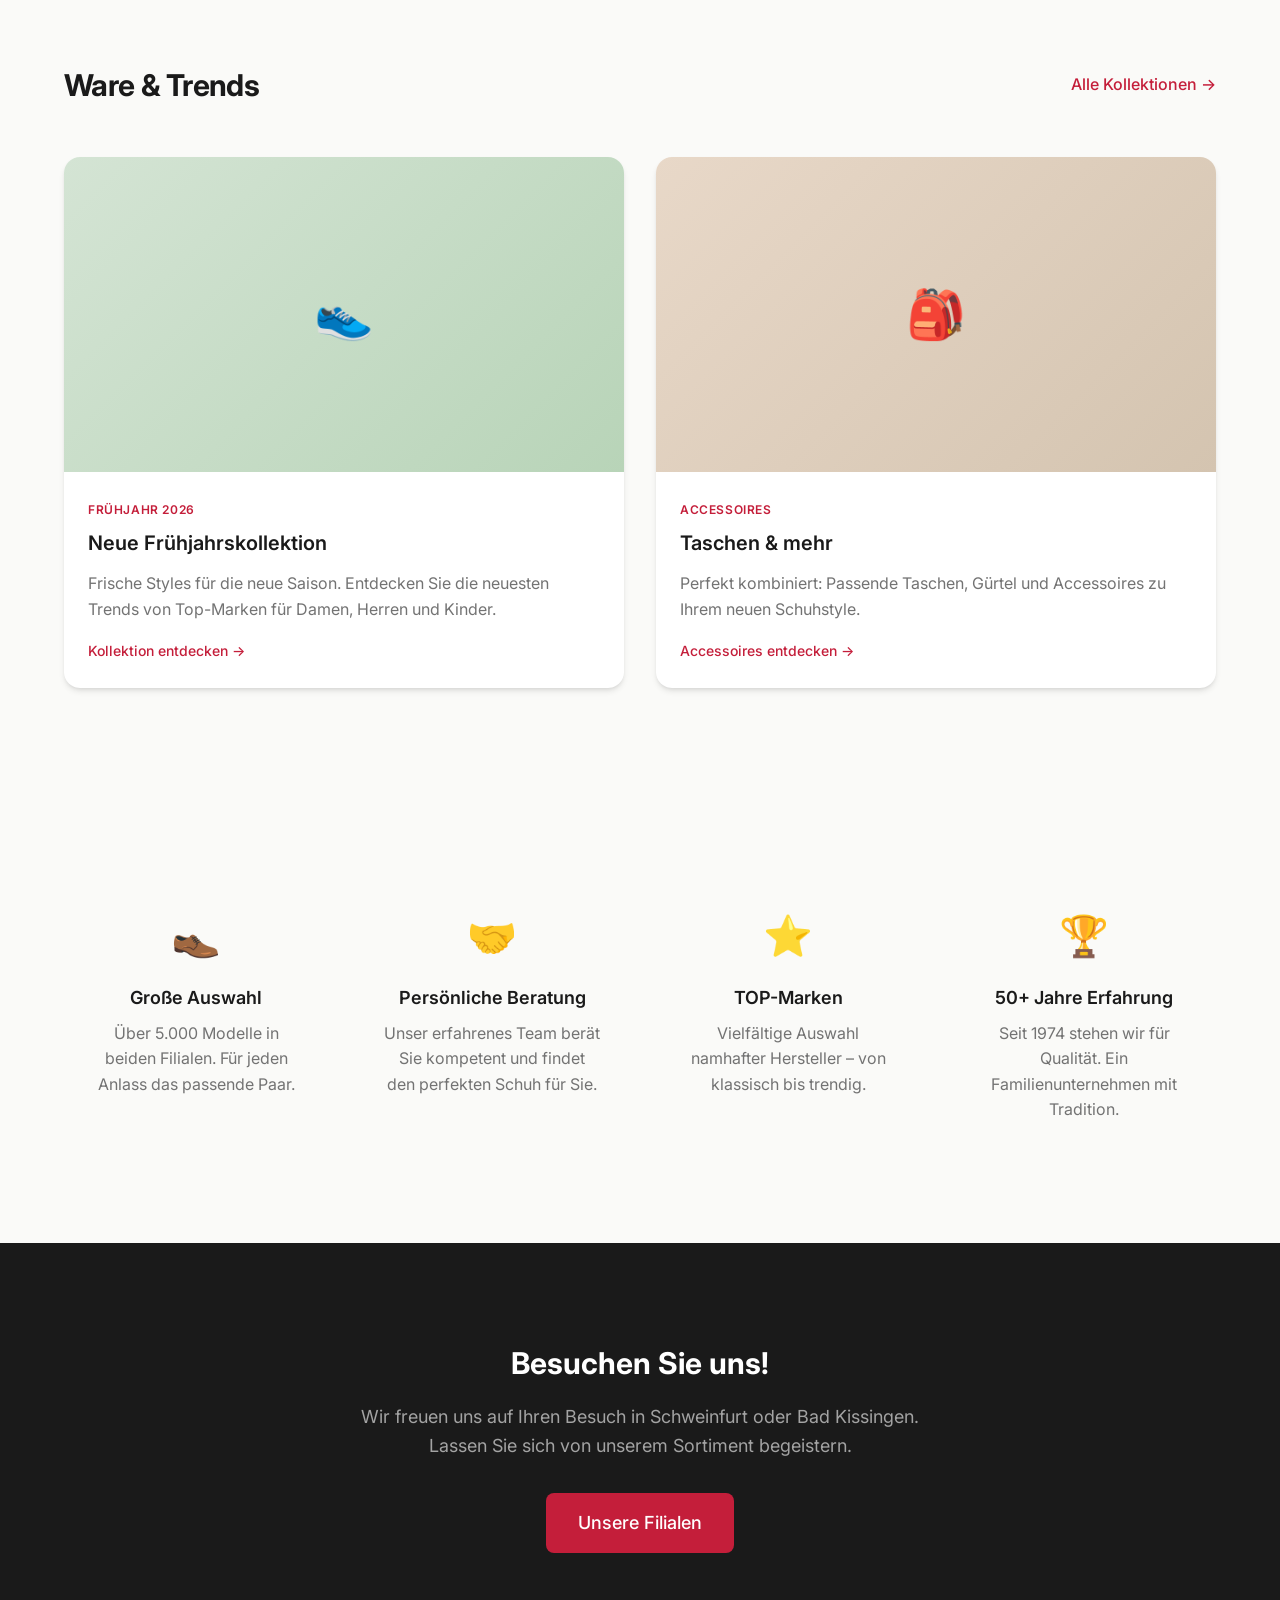
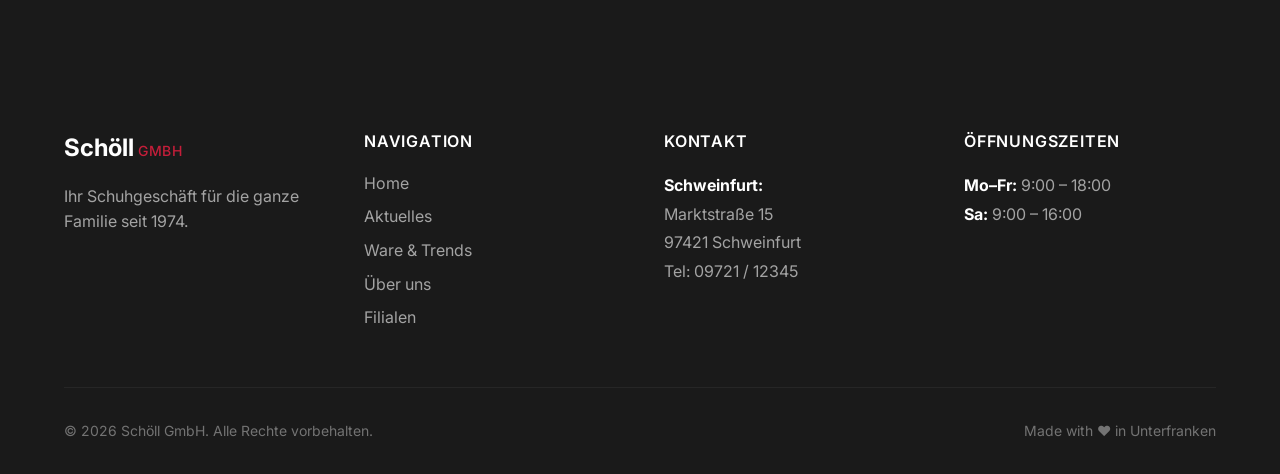
==== commit b797de72: "Add images: Logo, Inhaber, Zertifikate, Hero Slider" ====
--- a/index.html
+++ b/index.html
@@ -28,8 +28,7 @@
     <header class="header">
         <div class="container">
             <a href="index.html" class="logo">
-                <span class="logo-text">Schöll</span>
-                <span class="logo-subtitle">GmbH</span>
+                <img src="images/logo.png" alt="Schöll GmbH Logo" class="logo-img">
             </a>
             
             <button class="nav-toggle" id="navToggle" aria-label="Navigation öffnen">
@@ -52,7 +51,14 @@
 
     <!-- Hero Section -->
     <section class="hero" id="heroSection">
-        <div class="hero-background" id="heroBackground"></div>
+        <div class="hero-slider" id="heroSlider">
+            <div class="hero-slide active">
+                <img src="images/slider1.jpg" alt="Schöll GmbH Filiale" class="hero-slide-img">
+            </div>
+            <div class="hero-slide">
+                <img src="images/slider2.jpg" alt="Schöll Team bei der Arbeit" class="hero-slide-img">
+            </div>
+        </div>
         <div class="hero-overlay"></div>
         <div class="hero-content">
             <div class="container">
@@ -65,9 +71,9 @@
                 </div>
             </div>
         </div>
-        <div class="hero-season-indicator" id="seasonIndicator">
-            <span class="season-dot active" data-season="spring"></span>
-            <span class="season-dot" data-season="autumn"></span>
+        <div class="hero-slider-dots" id="heroSliderDots">
+            <span class="slider-dot active" data-slide="0"></span>
+            <span class="slider-dot" data-slide="1"></span>
         </div>
     </section>
 
--- a/css/style.css
+++ b/css/style.css
@@ -226,6 +226,133 @@
     letter-spacing: 0.05em;
 }
 
+.logo-img {
+    height: 50px;
+    width: auto;
+    object-fit: contain;
+}
+
+/* Team Images */
+.team-img {
+    width: 100%;
+    height: 280px;
+    object-fit: cover;
+    border-radius: var(--radius-lg);
+}
+
+/* Certificates Section */
+.certificates-section {
+    padding: var(--space-24) 0;
+}
+
+.certificates-grid {
+    display: grid;
+    grid-template-columns: repeat(auto-fit, minmax(300px, 1fr));
+    gap: var(--space-8);
+    margin-top: var(--space-12);
+}
+
+.certificate-card {
+    background: var(--white);
+    border-radius: var(--radius-lg);
+    overflow: hidden;
+    box-shadow: var(--shadow-md);
+    transition: transform var(--transition-base), box-shadow var(--transition-base);
+}
+
+.certificate-card:hover {
+    transform: translateY(-4px);
+    box-shadow: var(--shadow-lg);
+}
+
+.certificate-image {
+    width: 100%;
+    height: 250px;
+    overflow: hidden;
+}
+
+.certificate-img {
+    width: 100%;
+    height: 100%;
+    object-fit: contain;
+    padding: var(--space-4);
+    background: var(--warm-white);
+}
+
+.certificate-content {
+    padding: var(--space-6);
+}
+
+.certificate-title {
+    font-size: var(--font-size-xl);
+    font-weight: 600;
+    color: var(--schoell-black);
+    margin-bottom: var(--space-2);
+}
+
+.certificate-text {
+    font-size: var(--font-size-base);
+    color: var(--gray-600);
+    line-height: 1.6;
+}
+
+/* Hero Slider */
+.hero-slider {
+    position: absolute;
+    top: 0;
+    left: 0;
+    width: 100%;
+    height: 100%;
+    z-index: 0;
+}
+
+.hero-slide {
+    position: absolute;
+    top: 0;
+    left: 0;
+    width: 100%;
+    height: 100%;
+    opacity: 0;
+    transition: opacity 1s ease-in-out;
+}
+
+.hero-slide.active {
+    opacity: 1;
+}
+
+.hero-slide-img {
+    width: 100%;
+    height: 100%;
+    object-fit: cover;
+}
+
+.hero-slider-dots {
+    position: absolute;
+    bottom: var(--space-8);
+    left: 50%;
+    transform: translateX(-50%);
+    display: flex;
+    gap: var(--space-3);
+    z-index: 3;
+}
+
+.slider-dot {
+    width: 12px;
+    height: 12px;
+    border-radius: 50%;
+    background: rgba(255, 255, 255, 0.5);
+    cursor: pointer;
+    transition: background var(--transition-base);
+}
+
+.slider-dot.active {
+    background: var(--schoell-red);
+}
+
+.slider-dot:hover {
+    background: rgba(255, 255, 255, 0.8);
+}
+
 /* Navigation */
 .nav-list {
     display: flex;
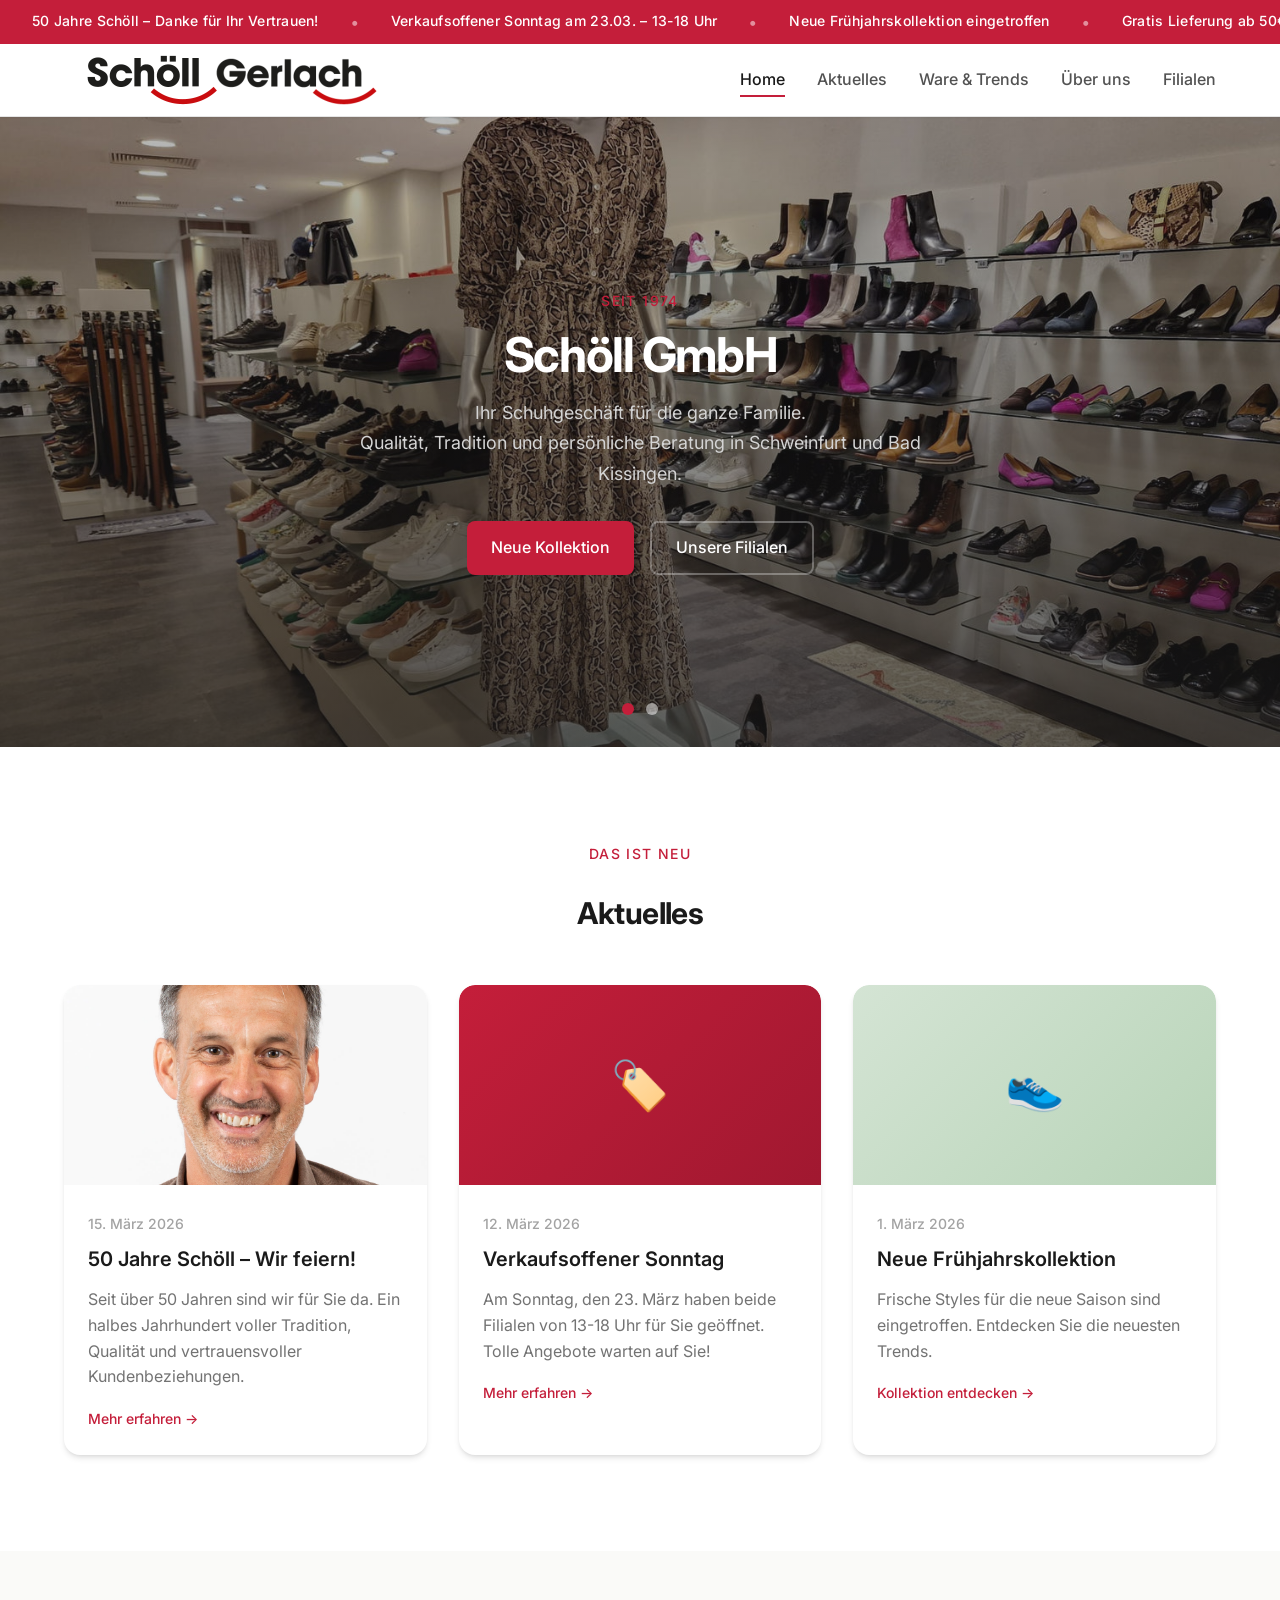
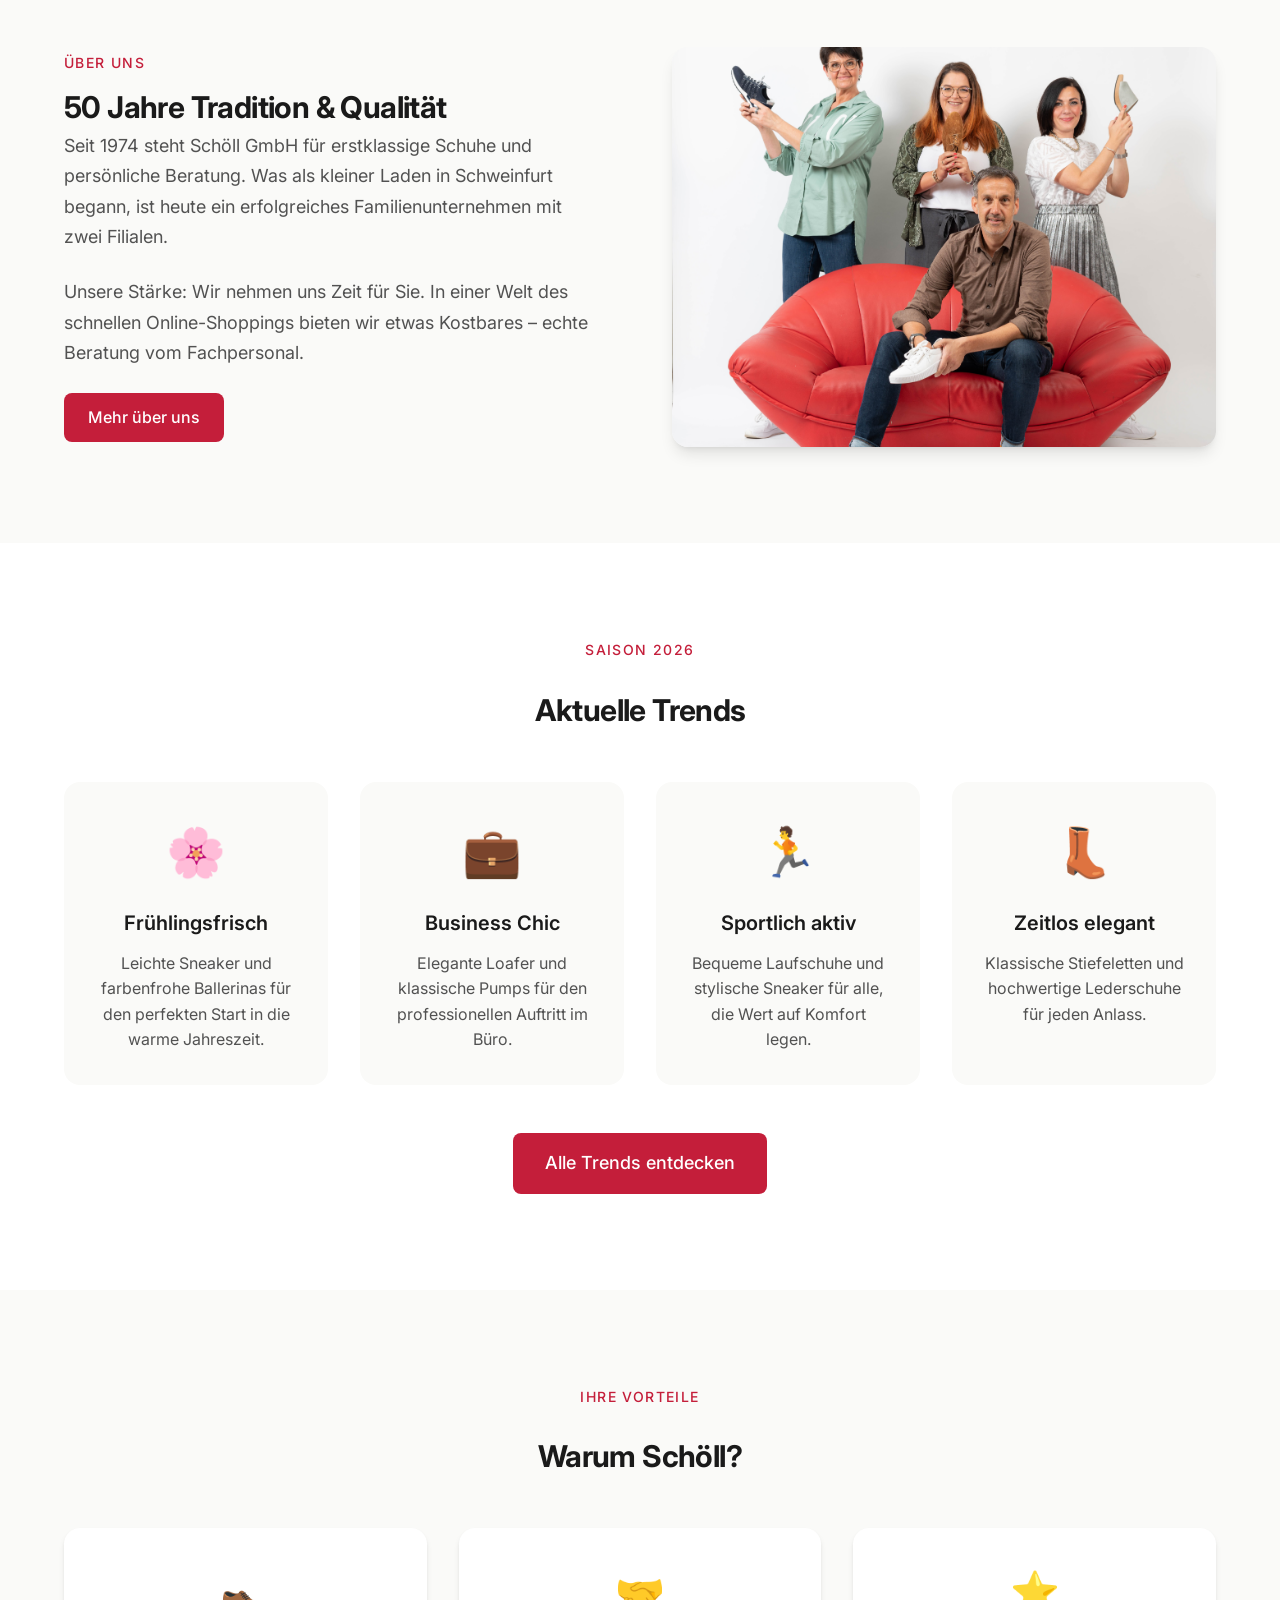
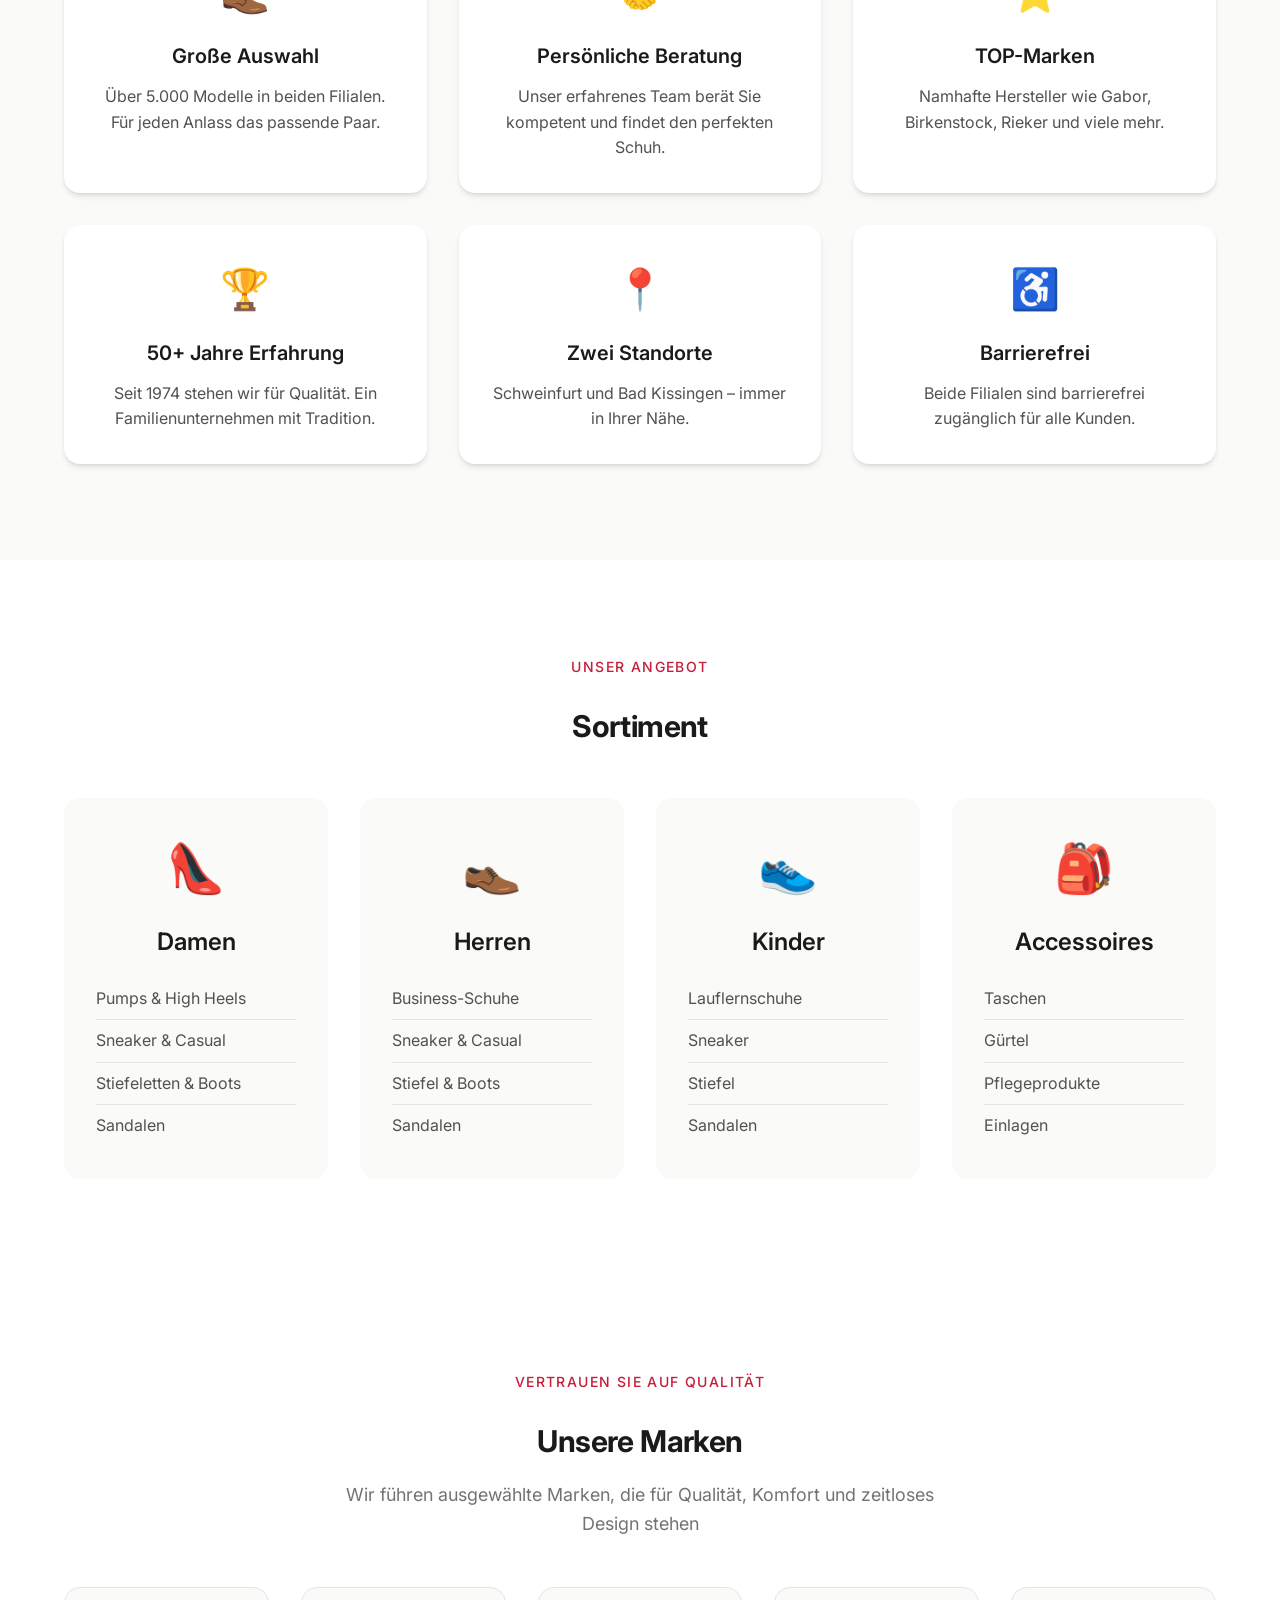
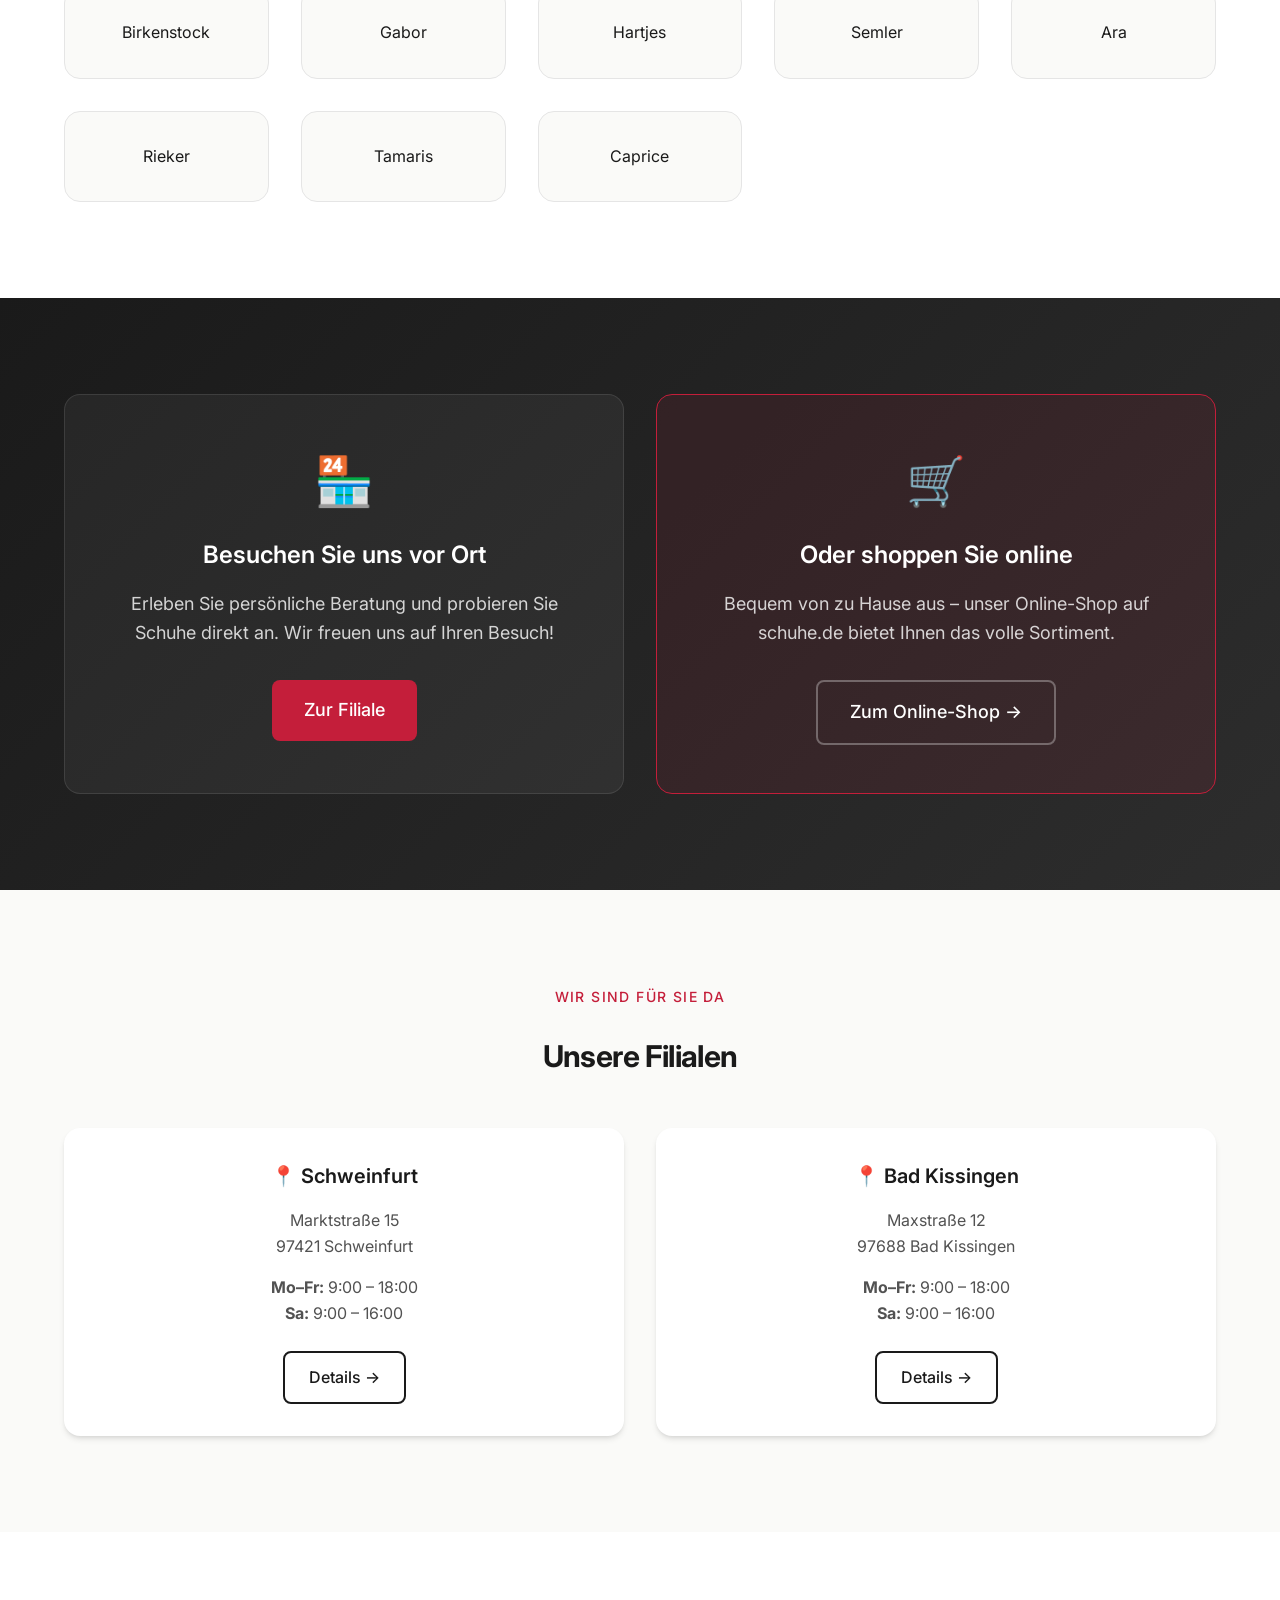
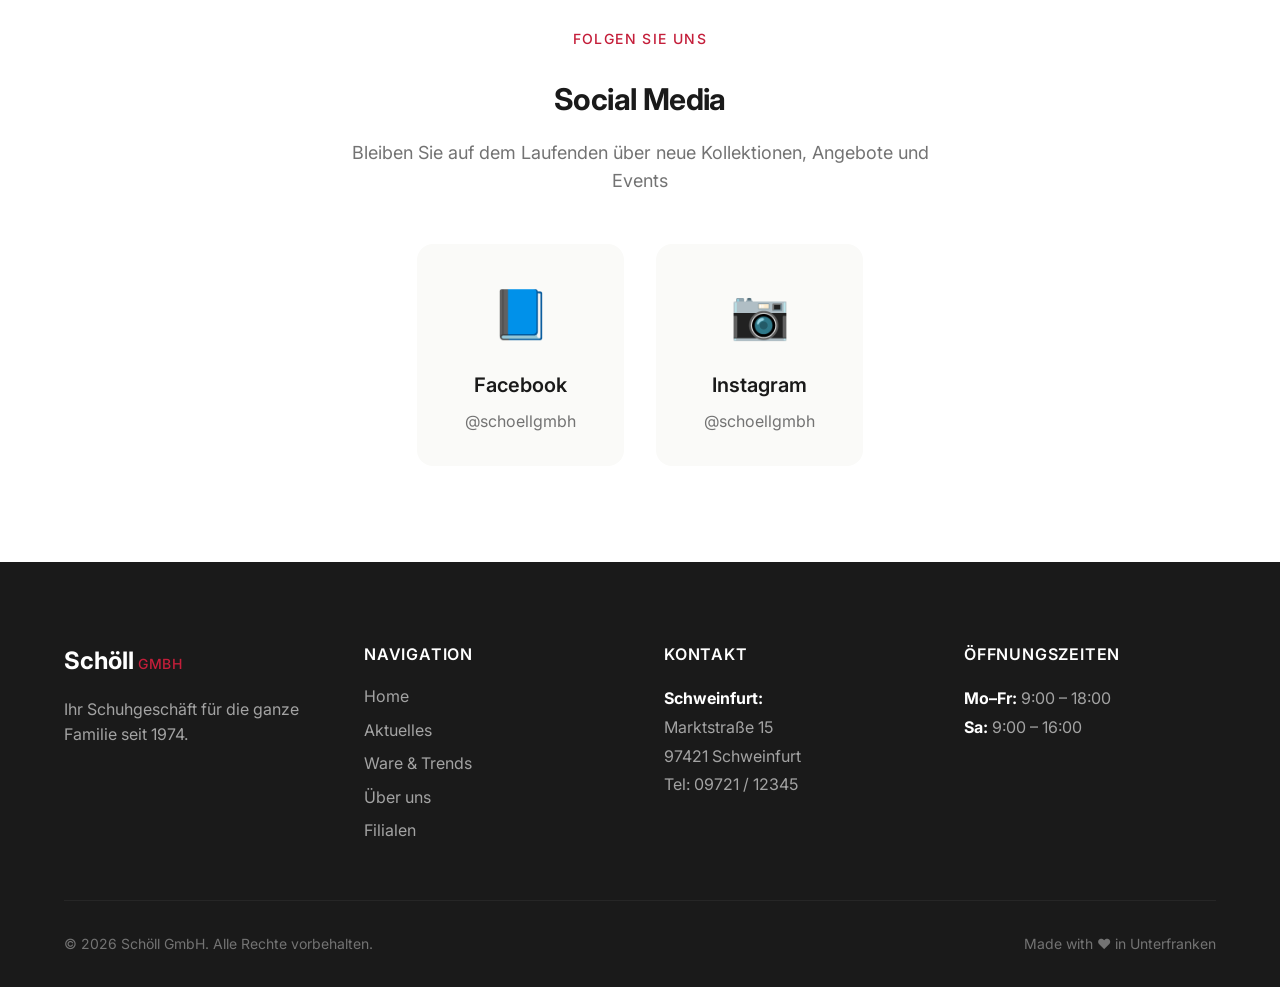
==== commit 162b807d: "Complete homepage redesign with new sections: Aktuelles, Über uns, Trends, Benefits, Sortiment, Mark" ====
--- a/index.html
+++ b/index.html
@@ -77,19 +77,17 @@
         </div>
     </section>
 
-    <!-- Teaser Aktuelles -->
+    <!-- 1. Aktuelles -->
     <section class="teaser-section">
         <div class="container">
-            <div class="section-header">
+            <div class="section-header center">
+                <span class="section-label">Das ist neu</span>
                 <h2 class="section-title">Aktuelles</h2>
-                <a href="aktuelles.html" class="section-link">Alle News →</a>
             </div>
             <div class="teaser-grid">
                 <article class="teaser-card">
                     <div class="teaser-image">
-                        <div class="image-placeholder" style="background: linear-gradient(135deg, #f5f0e8 0%, #e8e0d5 100%);">
-                            <span>🎉</span>
-                        </div>
+                        <img src="images/inhaber.jpg" alt="50 Jahre Schöll" class="teaser-img">
                     </div>
                     <div class="teaser-content">
                         <time class="teaser-date">15. März 2026</time>
@@ -100,9 +98,7 @@
                 </article>
                 <article class="teaser-card">
                     <div class="teaser-image">
-                        <div class="image-placeholder" style="background: linear-gradient(135deg, #c41e3a 0%, #a01830 100%);">
-                            <span>🏷️</span>
-                        </div>
+                        <div class="teaser-img" style="background: linear-gradient(135deg, #c41e3a 0%, #a01830 100%); display: flex; align-items: center; justify-content: center; color: white; font-size: 3rem;">🏷️</div>
                     </div>
                     <div class="teaser-content">
                         <time class="teaser-date">12. März 2026</time>
@@ -111,83 +107,258 @@
                         <a href="aktuelles.html" class="teaser-link">Mehr erfahren →</a>
                     </div>
                 </article>
-            </div>
-        </div>
-    </section>
-
-    <!-- Teaser Ware & Trends -->
-    <section class="teaser-section bg-warm">
-        <div class="container">
-            <div class="section-header">
-                <h2 class="section-title">Ware & Trends</h2>
-                <a href="ware-trends.html" class="section-link">Alle Kollektionen →</a>
-            </div>
-            <div class="teaser-grid">
                 <article class="teaser-card">
                     <div class="teaser-image">
-                        <div class="image-placeholder" style="background: linear-gradient(135deg, #d4e4d4 0%, #b8d4b8 100%);">
-                            <span>👟</span>
-                        </div>
+                        <div class="teaser-img" style="background: linear-gradient(135deg, #d4e4d4 0%, #b8d4b8 100%); display: flex; align-items: center; justify-content: center; color: white; font-size: 3rem;">👟</div>
                     </div>
                     <div class="teaser-content">
-                        <span class="teaser-tag">Frühjahr 2026</span>
+                        <time class="teaser-date">1. März 2026</time>
                         <h3 class="teaser-title">Neue Frühjahrskollektion</h3>
-                        <p class="teaser-text">Frische Styles für die neue Saison. Entdecken Sie die neuesten Trends von Top-Marken für Damen, Herren und Kinder.</p>
+                        <p class="teaser-text">Frische Styles für die neue Saison sind eingetroffen. Entdecken Sie die neuesten Trends.</p>
                         <a href="ware-trends.html" class="teaser-link">Kollektion entdecken →</a>
                     </div>
                 </article>
-                <article class="teaser-card">
-                    <div class="teaser-image">
-                        <div class="image-placeholder" style="background: linear-gradient(135deg, #e8d8c8 0%, #d4c4b0 100%);">
-                            <span>🎒</span>
-                        </div>
-                    </div>
-                    <div class="teaser-content">
-                        <span class="teaser-tag">Accessoires</span>
-                        <h3 class="teaser-title">Taschen & mehr</h3>
-                        <p class="teaser-text">Perfekt kombiniert: Passende Taschen, Gürtel und Accessoires zu Ihrem neuen Schuhstyle.</p>
-                        <a href="ware-trends.html" class="teaser-link">Accessoires entdecken →</a>
-                    </div>
-                </article>
-            </div>
-        </div>
-    </section>
-
-    <!-- Features -->
-    <section class="features-section">
-        <div class="container">
-            <div class="features-grid">
-                <div class="feature-item">
-                    <div class="feature-icon">👞</div>
-                    <h3 class="feature-title">Große Auswahl</h3>
-                    <p class="feature-text">Über 5.000 Modelle in beiden Filialen. Für jeden Anlass das passende Paar.</p>
-                </div>
-                <div class="feature-item">
-                    <div class="feature-icon">🤝</div>
-                    <h3 class="feature-title">Persönliche Beratung</h3>
-                    <p class="feature-text">Unser erfahrenes Team berät Sie kompetent und findet den perfekten Schuh für Sie.</p>
-                </div>
-                <div class="feature-item">
-                    <div class="feature-icon">⭐</div>
-                    <h3 class="feature-title">TOP-Marken</h3>
-                    <p class="feature-text">Vielfältige Auswahl namhafter Hersteller – von klassisch bis trendig.</p>
-                </div>
-                <div class="feature-item">
-                    <div class="feature-icon">🏆</div>
-                    <h3 class="feature-title">50+ Jahre Erfahrung</h3>
-                    <p class="feature-text">Seit 1974 stehen wir für Qualität. Ein Familienunternehmen mit Tradition.</p>
-                </div>
-            </div>
-        </div>
-    </section>
-
-    <!-- CTA -->
-    <section class="cta-section">
-        <div class="container">
-            <div class="cta-content">
-                <h2 class="cta-title">Besuchen Sie uns!</h2>
-                <p class="cta-text">Wir freuen uns auf Ihren Besuch in Schweinfurt oder Bad Kissingen. Lassen Sie sich von unserem Sortiment begeistern.</p>
-                <a href="filialen.html" class="btn btn-primary btn-large">Unsere Filialen</a>
+            </div>
+        </div>
+    </section>
+
+    <!-- 2. Über uns (kurz) -->
+    <section class="about-short-section bg-warm">
+        <div class="container">
+            <div class="about-short-grid">
+                <div class="about-short-content">
+                    <span class="section-label">Über uns</span>
+                    <h2 class="section-title">50 Jahre Tradition & Qualität</h2>
+                    <p class="about-short-text">Seit 1974 steht Schöll GmbH für erstklassige Schuhe und persönliche Beratung. Was als kleiner Laden in Schweinfurt begann, ist heute ein erfolgreiches Familienunternehmen mit zwei Filialen.</p>
+                    <p class="about-short-text">Unsere Stärke: Wir nehmen uns Zeit für Sie. In einer Welt des schnellen Online-Shoppings bieten wir etwas Kostbares – echte Beratung vom Fachpersonal.</p>
+                    <a href="ueber-uns.html" class="btn btn-primary">Mehr über uns</a>
+                </div>
+                <div class="about-short-image">
+                    <img src="images/team-unser.jpg" alt="Das Schöll Team" class="about-short-img">
+                </div>
+            </div>
+        </div>
+    </section>
+
+    <!-- 3. Trends -->
+    <section class="trends-section">
+        <div class="container">
+            <div class="section-header center">
+                <span class="section-label">Saison 2026</span>
+                <h2 class="section-title">Aktuelle Trends</h2>
+            </div>
+            <div class="trends-grid">
+                <div class="trend-card">
+                    <div class="trend-icon">🌸</div>
+                    <h3 class="trend-title">Frühlingsfrisch</h3>
+                    <p class="trend-text">Leichte Sneaker und farbenfrohe Ballerinas für den perfekten Start in die warme Jahreszeit.</p>
+                </div>
+                <div class="trend-card">
+                    <div class="trend-icon">💼</div>
+                    <h3 class="trend-title">Business Chic</h3>
+                    <p class="trend-text">Elegante Loafer und klassische Pumps für den professionellen Auftritt im Büro.</p>
+                </div>
+                <div class="trend-card">
+                    <div class="trend-icon">🏃</div>
+                    <h3 class="trend-title">Sportlich aktiv</h3>
+                    <p class="trend-text">Bequeme Laufschuhe und stylische Sneaker für alle, die Wert auf Komfort legen.</p>
+                </div>
+                <div class="trend-card">
+                    <div class="trend-icon">👢</div>
+                    <h3 class="trend-title">Zeitlos elegant</h3>
+                    <p class="trend-text">Klassische Stiefeletten und hochwertige Lederschuhe für jeden Anlass.</p>
+                </div>
+            </div>
+            <div class="trends-cta">
+                <a href="ware-trends.html" class="btn btn-primary btn-large">Alle Trends entdecken</a>
+            </div>
+        </div>
+    </section>
+
+    <!-- 4. Benefits -->
+    <section class="benefits-section bg-warm">
+        <div class="container">
+            <div class="section-header center">
+                <span class="section-label">Ihre Vorteile</span>
+                <h2 class="section-title">Warum Schöll?</h2>
+            </div>
+            <div class="benefits-grid">
+                <div class="benefit-item">
+                    <div class="benefit-icon">👞</div>
+                    <h3 class="benefit-title">Große Auswahl</h3>
+                    <p class="benefit-text">Über 5.000 Modelle in beiden Filialen. Für jeden Anlass das passende Paar.</p>
+                </div>
+                <div class="benefit-item">
+                    <div class="benefit-icon">🤝</div>
+                    <h3 class="benefit-title">Persönliche Beratung</h3>
+                    <p class="benefit-text">Unser erfahrenes Team berät Sie kompetent und findet den perfekten Schuh.</p>
+                </div>
+                <div class="benefit-item">
+                    <div class="benefit-icon">⭐</div>
+                    <h3 class="benefit-title">TOP-Marken</h3>
+                    <p class="benefit-text">Namhafte Hersteller wie Gabor, Birkenstock, Rieker und viele mehr.</p>
+                </div>
+                <div class="benefit-item">
+                    <div class="benefit-icon">🏆</div>
+                    <h3 class="benefit-title">50+ Jahre Erfahrung</h3>
+                    <p class="benefit-text">Seit 1974 stehen wir für Qualität. Ein Familienunternehmen mit Tradition.</p>
+                </div>
+                <div class="benefit-item">
+                    <div class="benefit-icon">📍</div>
+                    <h3 class="benefit-title">Zwei Standorte</h3>
+                    <p class="benefit-text">Schweinfurt und Bad Kissingen – immer in Ihrer Nähe.</p>
+                </div>
+                <div class="benefit-item">
+                    <div class="benefit-icon">♿</div>
+                    <h3 class="benefit-title">Barrierefrei</h3>
+                    <p class="benefit-text">Beide Filialen sind barrierefrei zugänglich für alle Kunden.</p>
+                </div>
+            </div>
+        </div>
+    </section>
+
+    <!-- 5. Sortiment -->
+    <section class="sortiment-section">
+        <div class="container">
+            <div class="section-header center">
+                <span class="section-label">Unser Angebot</span>
+                <h2 class="section-title">Sortiment</h2>
+            </div>
+            <div class="sortiment-grid">
+                <div class="sortiment-card">
+                    <div class="sortiment-icon">👠</div>
+                    <h3 class="sortiment-title">Damen</h3>
+                    <ul class="sortiment-list">
+                        <li>Pumps & High Heels</li>
+                        <li>Sneaker & Casual</li>
+                        <li>Stiefeletten & Boots</li>
+                        <li>Sandalen</li>
+                    </ul>
+                </div>
+                <div class="sortiment-card">
+                    <div class="sortiment-icon">👞</div>
+                    <h3 class="sortiment-title">Herren</h3>
+                    <ul class="sortiment-list">
+                        <li>Business-Schuhe</li>
+                        <li>Sneaker & Casual</li>
+                        <li>Stiefel & Boots</li>
+                        <li>Sandalen</li>
+                    </ul>
+                </div>
+                <div class="sortiment-card">
+                    <div class="sortiment-icon">👟</div>
+                    <h3 class="sortiment-title">Kinder</h3>
+                    <ul class="sortiment-list">
+                        <li>Lauflernschuhe</li>
+                        <li>Sneaker</li>
+                        <li>Stiefel</li>
+                        <li>Sandalen</li>
+                    </ul>
+                </div>
+                <div class="sortiment-card">
+                    <div class="sortiment-icon">🎒</div>
+                    <h3 class="sortiment-title">Accessoires</h3>
+                    <ul class="sortiment-list">
+                        <li>Taschen</li>
+                        <li>Gürtel</li>
+                        <li>Pflegeprodukte</li>
+                        <li>Einlagen</li>
+                    </ul>
+                </div>
+            </div>
+        </div>
+    </section>
+
+    <!-- 6. Social Proof (Marken) -->
+    <section class="brands-section bg-warm">
+        <div class="container">
+            <div class="section-header center">
+                <span class="section-label">Vertrauen Sie auf Qualität</span>
+                <h2 class="section-title">Unsere Marken</h2>
+                <p class="section-subtitle center">Wir führen ausgewählte Marken, die für Qualität, Komfort und zeitloses Design stehen</p>
+            </div>
+            <div class="brands-grid">
+                <div class="brand-item">Birkenstock</div>
+                <div class="brand-item">Gabor</div>
+                <div class="brand-item">Hartjes</div>
+                <div class="brand-item">Semler</div>
+                <div class="brand-item">Ara</div>
+                <div class="brand-item">Rieker</div>
+                <div class="brand-item">Tamaris</div>
+                <div class="brand-item">Caprice</div>
+            </div>
+        </div>
+    </section>
+
+    <!-- 7. CTA (Filiale oder Online) -->
+    <section class="cta-dual-section">
+        <div class="container">
+            <div class="cta-dual-grid">
+                <div class="cta-dual-card">
+                    <div class="cta-dual-icon">🏪</div>
+                    <h3 class="cta-dual-title">Besuchen Sie uns vor Ort</h3>
+                    <p class="cta-dual-text">Erleben Sie persönliche Beratung und probieren Sie Schuhe direkt an. Wir freuen uns auf Ihren Besuch!</p>
+                    <a href="filialen.html" class="btn btn-primary btn-large">Zur Filiale</a>
+                </div>
+                <div class="cta-dual-card highlight">
+                    <div class="cta-dual-icon">🛒</div>
+                    <h3 class="cta-dual-title">Oder shoppen Sie online</h3>
+                    <p class="cta-dual-text">Bequem von zu Hause aus – unser Online-Shop auf schuhe.de bietet Ihnen das volle Sortiment.</p>
+                    <a href="https://www.schuhe.de" target="_blank" rel="noopener" class="btn btn-secondary btn-large">Zum Online-Shop →</a>
+                </div>
+            </div>
+        </div>
+    </section>
+
+    <!-- 8. Filial-Überblick -->
+    <section class="filialen-short-section bg-warm">
+        <div class="container">
+            <div class="section-header center">
+                <span class="section-label">Wir sind für Sie da</span>
+                <h2 class="section-title">Unsere Filialen</h2>
+            </div>
+            <div class="filialen-short-grid">
+                <div class="filialen-short-card">
+                    <h3 class="filialen-short-title">📍 Schweinfurt</h3>
+                    <p class="filialen-short-address">Marktstraße 15<br>97421 Schweinfurt</p>
+                    <p class="filialen-short-hours">
+                        <strong>Mo–Fr:</strong> 9:00 – 18:00<br>
+                        <strong>Sa:</strong> 9:00 – 16:00
+                    </p>
+                    <a href="filialen.html" class="btn btn-outline">Details →</a>
+                </div>
+                <div class="filialen-short-card">
+                    <h3 class="filialen-short-title">📍 Bad Kissingen</h3>
+                    <p class="filialen-short-address">Maxstraße 12<br>97688 Bad Kissingen</p>
+                    <p class="filialen-short-hours">
+                        <strong>Mo–Fr:</strong> 9:00 – 18:00<br>
+                        <strong>Sa:</strong> 9:00 – 16:00
+                    </p>
+                    <a href="filialen.html" class="btn btn-outline">Details →</a>
+                </div>
+            </div>
+        </div>
+    </section>
+
+    <!-- 9. Social Media -->
+    <section class="social-section">
+        <div class="container">
+            <div class="section-header center">
+                <span class="section-label">Folgen Sie uns</span>
+                <h2 class="section-title">Social Media</h2>
+                <p class="section-subtitle center">Bleiben Sie auf dem Laufenden über neue Kollektionen, Angebote und Events</p>
+            </div>
+            <div class="social-grid">
+                <a href="https://www.facebook.com/schoellgmbh" target="_blank" rel="noopener" class="social-card">
+                    <div class="social-icon">📘</div>
+                    <h3 class="social-title">Facebook</h3>
+                    <p class="social-text">@schoellgmbh</p>
+                </a>
+                <a href="https://www.instagram.com/schoellgmbh" target="_blank" rel="noopener" class="social-card">
+                    <div class="social-icon">📷</div>
+                    <h3 class="social-title">Instagram</h3>
+                    <p class="social-text">@schoellgmbh</p>
+                </a>
             </div>
         </div>
     </section>
--- a/css/style.css
+++ b/css/style.css
@@ -592,8 +592,10 @@
 }
 
 .section-header.center {
+    flex-direction: column;
     justify-content: center;
     text-align: center;
+    align-items: center;
 }
 
 .section-title {
@@ -616,6 +618,11 @@
 .section-subtitle {
     font-size: var(--font-size-lg);
     color: var(--gray-500);
+}
+
+.section-header.center .section-subtitle {
+    text-align: center;
+    max-width: 600px;
 }
 
 .section-link {
@@ -1425,11 +1432,54 @@
     text-align: center;
 }
 
+.gallery-img {
+    width: 100%;
+    height: 100%;
+    object-fit: cover;
+    border-radius: var(--radius-lg);
+}
+
 .gallery-note {
     text-align: center;
     margin-top: var(--space-8);
     font-size: var(--font-size-base);
     color: var(--gray-500);
+}
+
+/* Brands Section */
+.brands-section {
+    padding: var(--space-24) 0;
+    background: var(--white);
+}
+
+.brands-grid {
+    display: grid;
+    grid-template-columns: repeat(auto-fit, minmax(200px, 1fr));
+    gap: var(--space-8);
+    margin-top: var(--space-12);
+}
+
+.brand-item {
+    display: flex;
+    align-items: center;
+    justify-content: center;
+    padding: var(--space-8) var(--space-6);
+    background: var(--warm-white);
+    border-radius: var(--radius-lg);
+    border: 1px solid var(--gray-200);
+    transition: transform var(--transition-base), box-shadow var(--transition-base);
+}
+
+.brand-item:hover {
+    transform: translateY(-4px);
+    box-shadow: var(--shadow-lg);
+}
+
+.brand-logo {
+    font-size: var(--font-size-xl);
+    font-weight: 600;
+    color: var(--schoell-black);
+    letter-spacing: 0.05em;
 }
 
 /* ========================================
@@ -1943,3 +1993,359 @@
 .image-placeholder span {
     user-select: none;
 }
+
+/* ========================================
+   NEW HOMEPAGE SECTIONS
+   ======================================== */
+
+/* About Short Section */
+.about-short-section {
+    padding: var(--space-24) 0;
+}
+
+.about-short-grid {
+    display: grid;
+    grid-template-columns: 1fr 1fr;
+    gap: var(--space-16);
+    align-items: center;
+}
+
+.about-short-content {
+    max-width: 540px;
+}
+
+.about-short-text {
+    font-size: var(--font-size-lg);
+    color: var(--gray-600);
+    line-height: 1.7;
+    margin-bottom: var(--space-6);
+}
+
+.about-short-img {
+    width: 100%;
+    height: 400px;
+    object-fit: cover;
+    border-radius: var(--radius-lg);
+    box-shadow: var(--shadow-lg);
+}
+
+/* Trends Section */
+.trends-section {
+    padding: var(--space-24) 0;
+    background: var(--white);
+}
+
+.trends-grid {
+    display: grid;
+    grid-template-columns: repeat(auto-fit, minmax(250px, 1fr));
+    gap: var(--space-8);
+    margin-top: var(--space-12);
+}
+
+.trend-card {
+    text-align: center;
+    padding: var(--space-8);
+    background: var(--warm-white);
+    border-radius: var(--radius-lg);
+    transition: transform var(--transition-base);
+}
+
+.trend-card:hover {
+    transform: translateY(-8px);
+}
+
+.trend-icon {
+    font-size: 3rem;
+    margin-bottom: var(--space-4);
+}
+
+.trend-title {
+    font-size: var(--font-size-xl);
+    font-weight: 600;
+    margin-bottom: var(--space-3);
+    color: var(--schoell-black);
+}
+
+.trend-text {
+    color: var(--gray-600);
+    line-height: 1.6;
+}
+
+.trends-cta {
+    text-align: center;
+    margin-top: var(--space-12);
+}
+
+/* Benefits Section */
+.benefits-section {
+    padding: var(--space-24) 0;
+}
+
+.benefits-grid {
+    display: grid;
+    grid-template-columns: repeat(auto-fit, minmax(300px, 1fr));
+    gap: var(--space-8);
+    margin-top: var(--space-12);
+}
+
+.benefit-item {
+    display: flex;
+    flex-direction: column;
+    align-items: center;
+    text-align: center;
+    padding: var(--space-8);
+    background: var(--white);
+    border-radius: var(--radius-lg);
+    box-shadow: var(--shadow-md);
+    transition: transform var(--transition-base), box-shadow var(--transition-base);
+}
+
+.benefit-item:hover {
+    transform: translateY(-4px);
+    box-shadow: var(--shadow-lg);
+}
+
+.benefit-icon {
+    font-size: 2.5rem;
+    margin-bottom: var(--space-4);
+}
+
+.benefit-title {
+    font-size: var(--font-size-xl);
+    font-weight: 600;
+    margin-bottom: var(--space-3);
+    color: var(--schoell-black);
+}
+
+.benefit-text {
+    color: var(--gray-600);
+    line-height: 1.6;
+}
+
+/* Sortiment Section */
+.sortiment-section {
+    padding: var(--space-24) 0;
+    background: var(--white);
+}
+
+.sortiment-grid {
+    display: grid;
+    grid-template-columns: repeat(auto-fit, minmax(250px, 1fr));
+    gap: var(--space-8);
+    margin-top: var(--space-12);
+}
+
+.sortiment-card {
+    background: var(--warm-white);
+    border-radius: var(--radius-lg);
+    padding: var(--space-8);
+    text-align: center;
+    transition: transform var(--transition-base), box-shadow var(--transition-base);
+}
+
+.sortiment-card:hover {
+    transform: translateY(-4px);
+    box-shadow: var(--shadow-lg);
+}
+
+.sortiment-icon {
+    font-size: 3rem;
+    margin-bottom: var(--space-4);
+}
+
+.sortiment-title {
+    font-size: var(--font-size-2xl);
+    font-weight: 600;
+    margin-bottom: var(--space-4);
+    color: var(--schoell-black);
+}
+
+.sortiment-list {
+    list-style: none;
+    text-align: left;
+}
+
+.sortiment-list li {
+    padding: var(--space-2) 0;
+    color: var(--gray-600);
+    border-bottom: 1px solid var(--gray-200);
+}
+
+.sortiment-list li:last-child {
+    border-bottom: none;
+}
+
+/* CTA Dual Section */
+.cta-dual-section {
+    padding: var(--space-24) 0;
+    background: linear-gradient(135deg, var(--schoell-black) 0%, #2d2d2d 100%);
+}
+
+.cta-dual-grid {
+    display: grid;
+    grid-template-columns: 1fr 1fr;
+    gap: var(--space-8);
+}
+
+.cta-dual-card {
+    background: rgba(255, 255, 255, 0.05);
+    border: 1px solid rgba(255, 255, 255, 0.1);
+    border-radius: var(--radius-lg);
+    padding: var(--space-12);
+    text-align: center;
+    color: var(--white);
+}
+
+.cta-dual-card.highlight {
+    background: rgba(196, 30, 58, 0.1);
+    border-color: var(--schoell-red);
+}
+
+.cta-dual-icon {
+    font-size: 3rem;
+    margin-bottom: var(--space-4);
+}
+
+.cta-dual-title {
+    font-size: var(--font-size-2xl);
+    font-weight: 600;
+    margin-bottom: var(--space-4);
+}
+
+.cta-dual-text {
+    font-size: var(--font-size-lg);
+    color: rgba(255, 255, 255, 0.8);
+    margin-bottom: var(--space-8);
+    line-height: 1.6;
+}
+
+/* Filialen Short Section */
+.filialen-short-section {
+    padding: var(--space-24) 0;
+}
+
+.filialen-short-grid {
+    display: grid;
+    grid-template-columns: repeat(auto-fit, minmax(300px, 1fr));
+    gap: var(--space-8);
+    margin-top: var(--space-12);
+}
+
+.filialen-short-card {
+    background: var(--white);
+    border-radius: var(--radius-lg);
+    padding: var(--space-8);
+    text-align: center;
+    box-shadow: var(--shadow-md);
+    transition: transform var(--transition-base), box-shadow var(--transition-base);
+}
+
+.filialen-short-card:hover {
+    transform: translateY(-4px);
+    box-shadow: var(--shadow-lg);
+}
+
+.filialen-short-title {
+    font-size: var(--font-size-xl);
+    font-weight: 600;
+    margin-bottom: var(--space-4);
+    color: var(--schoell-black);
+}
+
+.filialen-short-address {
+    color: var(--gray-600);
+    margin-bottom: var(--space-4);
+    line-height: 1.6;
+}
+
+.filialen-short-hours {
+    color: var(--gray-600);
+    margin-bottom: var(--space-6);
+    line-height: 1.6;
+}
+
+/* Social Section */
+.social-section {
+    padding: var(--space-24) 0;
+    background: var(--white);
+}
+
+.social-grid {
+    display: flex;
+    justify-content: center;
+    gap: var(--space-8);
+    margin-top: var(--space-12);
+}
+
+.social-card {
+    display: flex;
+    flex-direction: column;
+    align-items: center;
+    text-align: center;
+    padding: var(--space-8) var(--space-12);
+    background: var(--warm-white);
+    border-radius: var(--radius-lg);
+    text-decoration: none;
+    color: var(--schoell-black);
+    transition: transform var(--transition-base), box-shadow var(--transition-base);
+}
+
+.social-card:hover {
+    transform: translateY(-4px);
+    box-shadow: var(--shadow-lg);
+}
+
+.social-icon {
+    font-size: 3rem;
+    margin-bottom: var(--space-4);
+}
+
+.social-title {
+    font-size: var(--font-size-xl);
+    font-weight: 600;
+    margin-bottom: var(--space-2);
+}
+
+.social-text {
+    color: var(--gray-500);
+}
+
+/* Teaser Image */
+.teaser-img {
+    width: 100%;
+    height: 200px;
+    object-fit: cover;
+    border-radius: var(--radius-lg) var(--radius-lg) 0 0;
+}
+
+/* Button Outline */
+.btn-outline {
+    background: transparent;
+    color: var(--schoell-black);
+    border: 2px solid var(--schoell-black);
+}
+
+.btn-outline:hover {
+    background: var(--schoell-black);
+    color: var(--white);
+}
+
+/* Responsive for new sections */
+@media (max-width: 768px) {
+    .about-short-grid {
+        grid-template-columns: 1fr;
+    }
+    
+    .about-short-img {
+        height: 300px;
+    }
+    
+    .cta-dual-grid {
+        grid-template-columns: 1fr;
+    }
+    
+    .social-grid {
+        flex-direction: column;
+        align-items: center;
+    }
+}
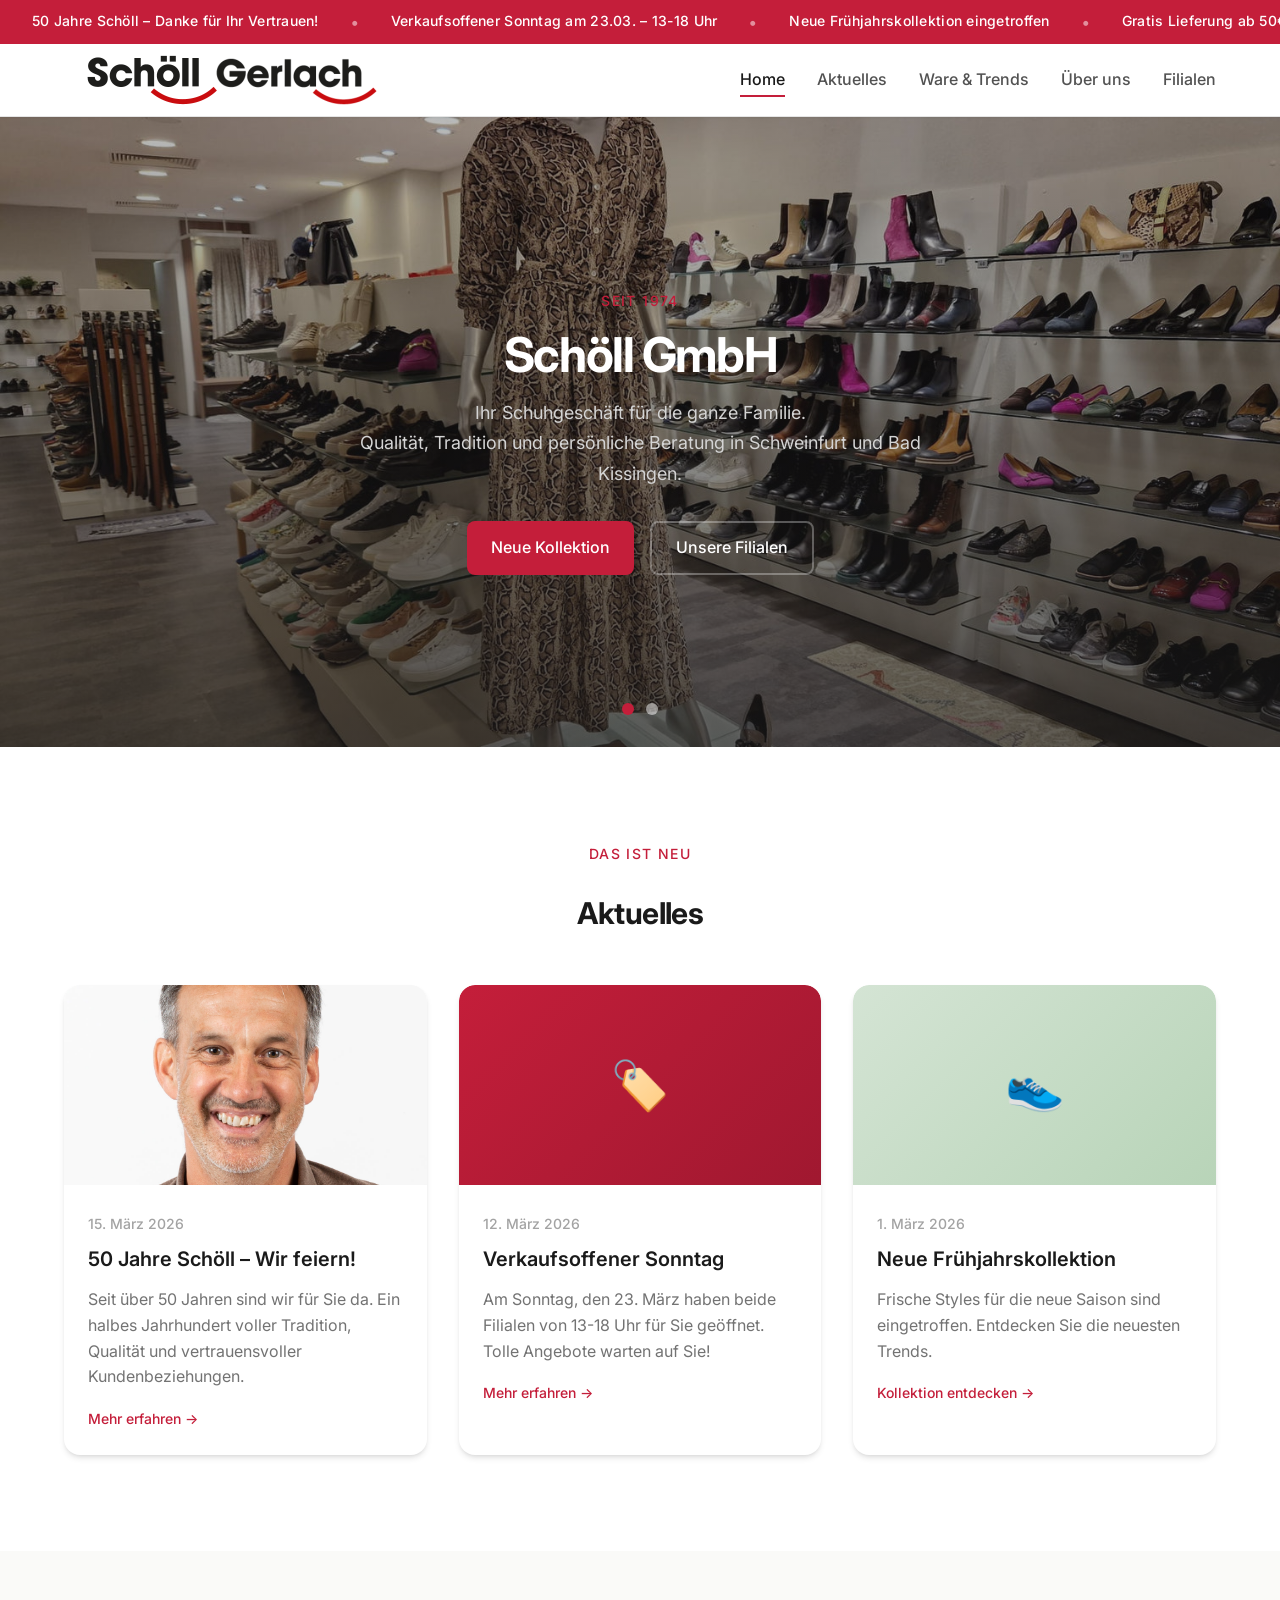
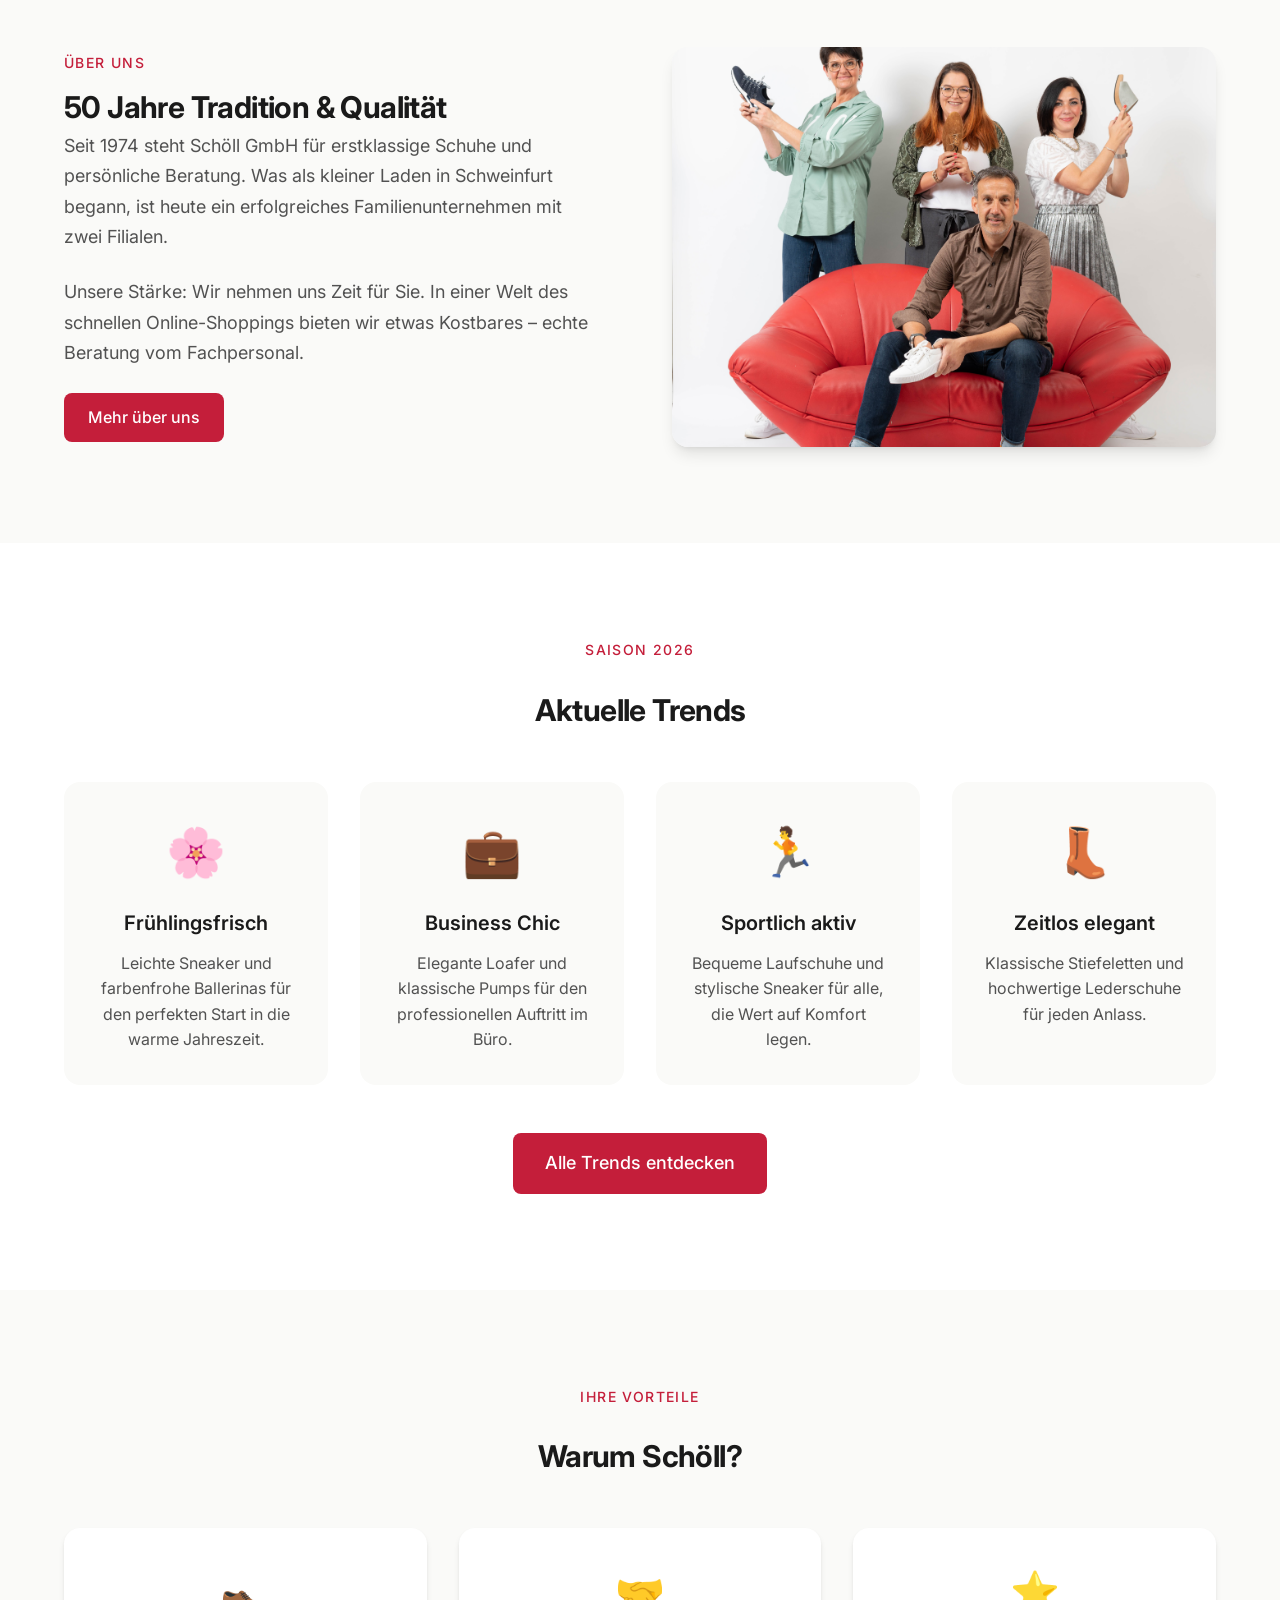
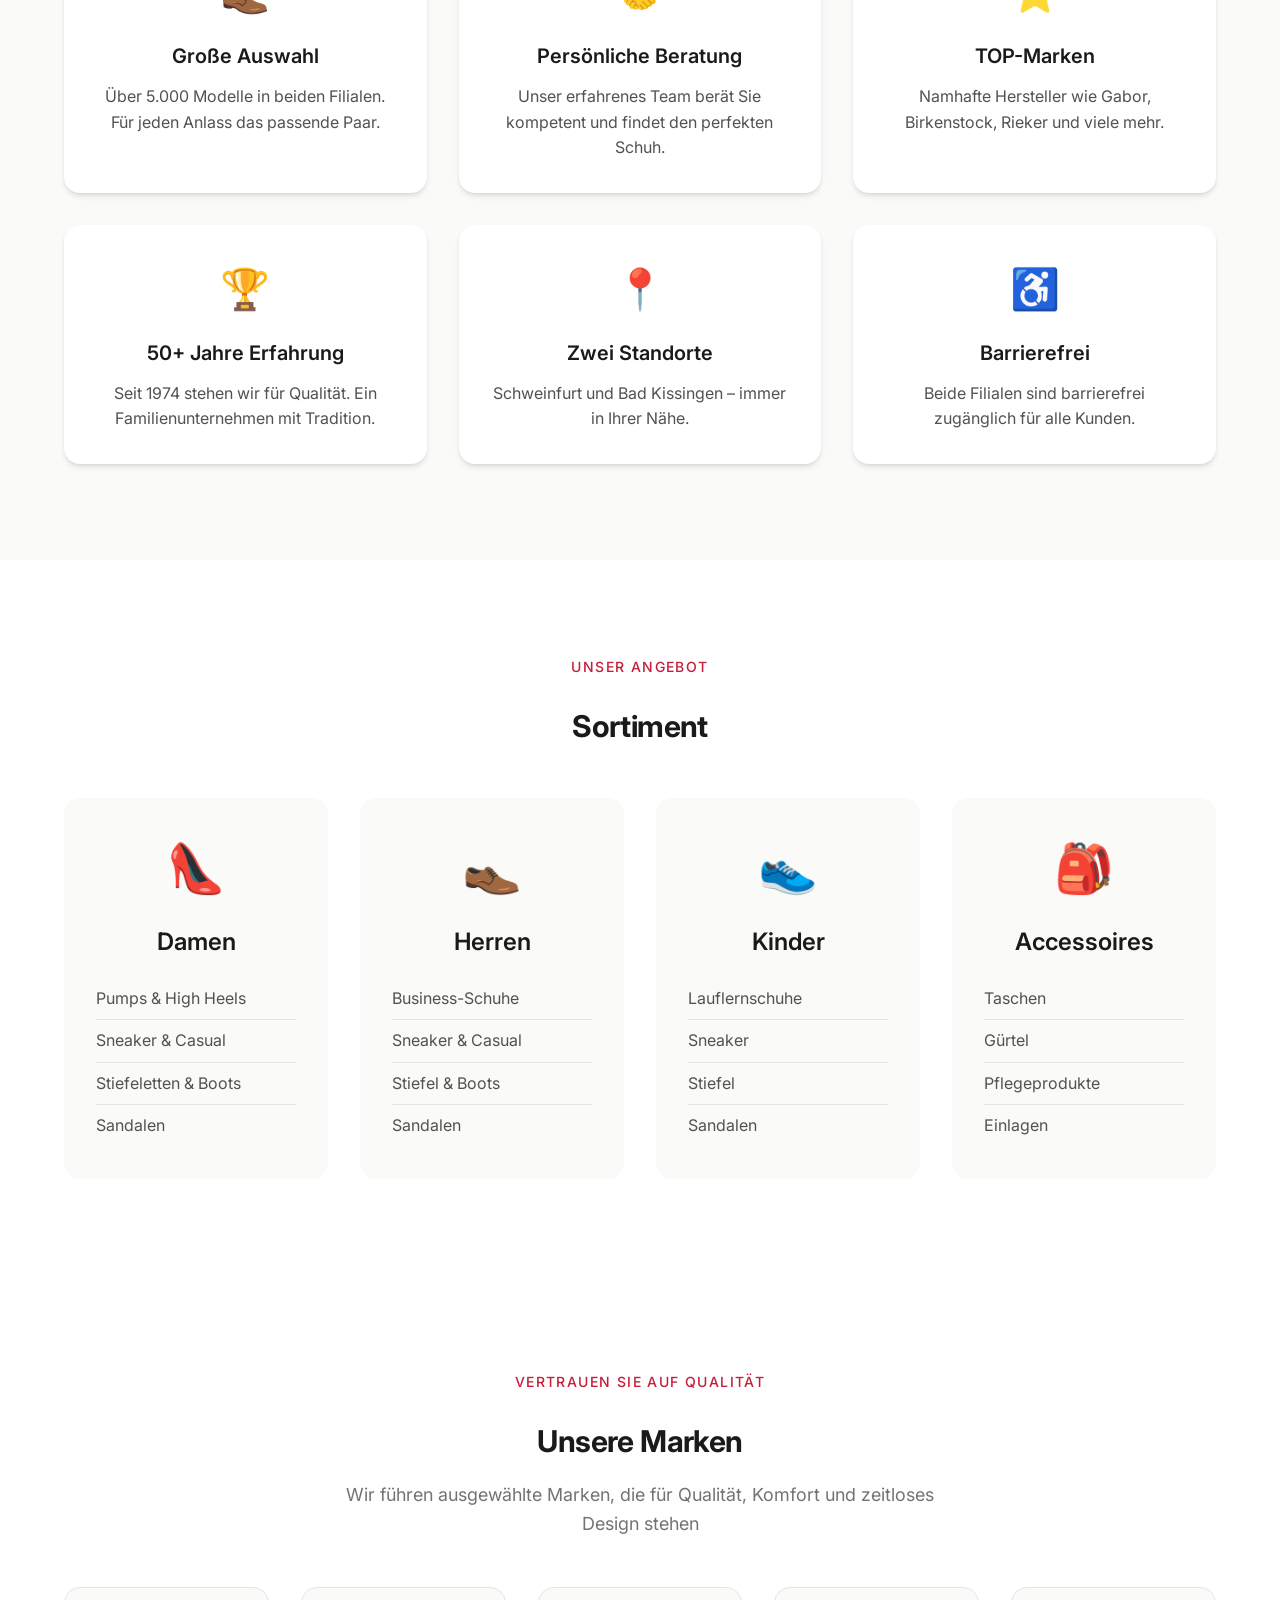
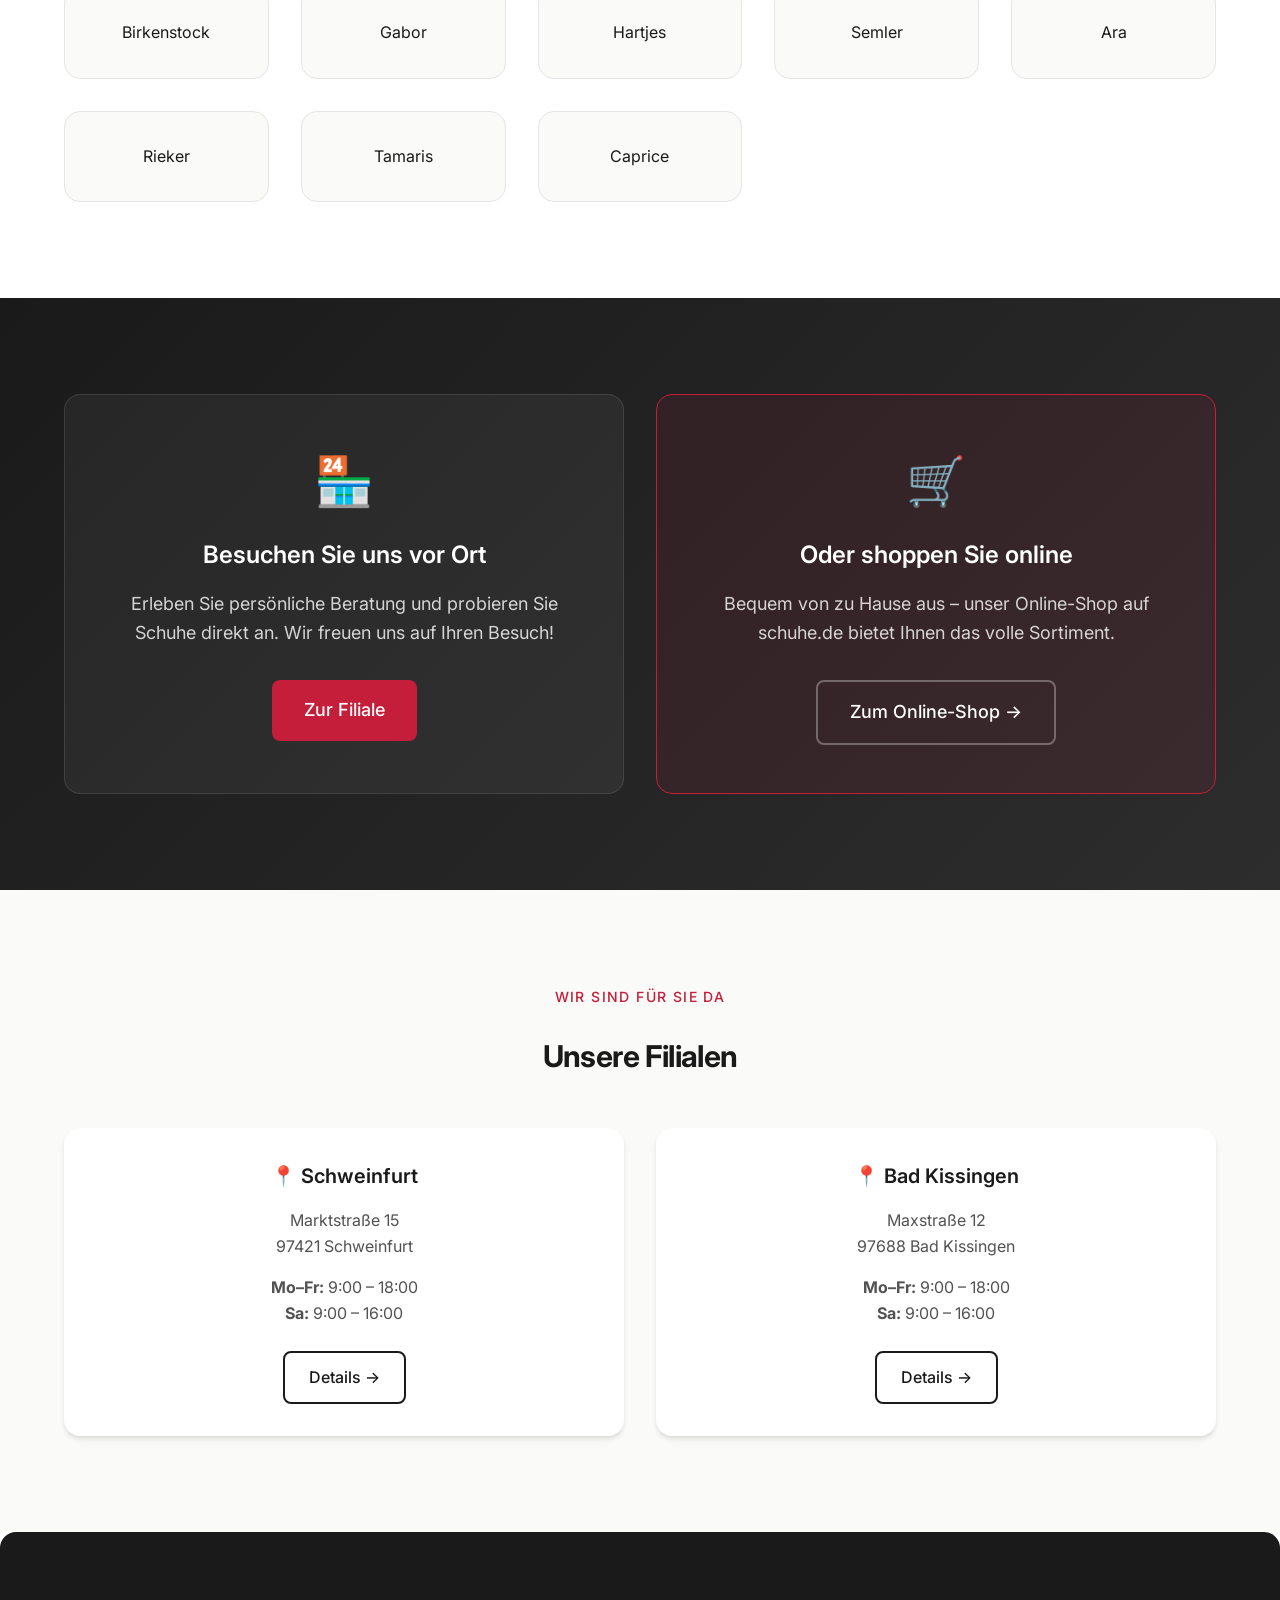
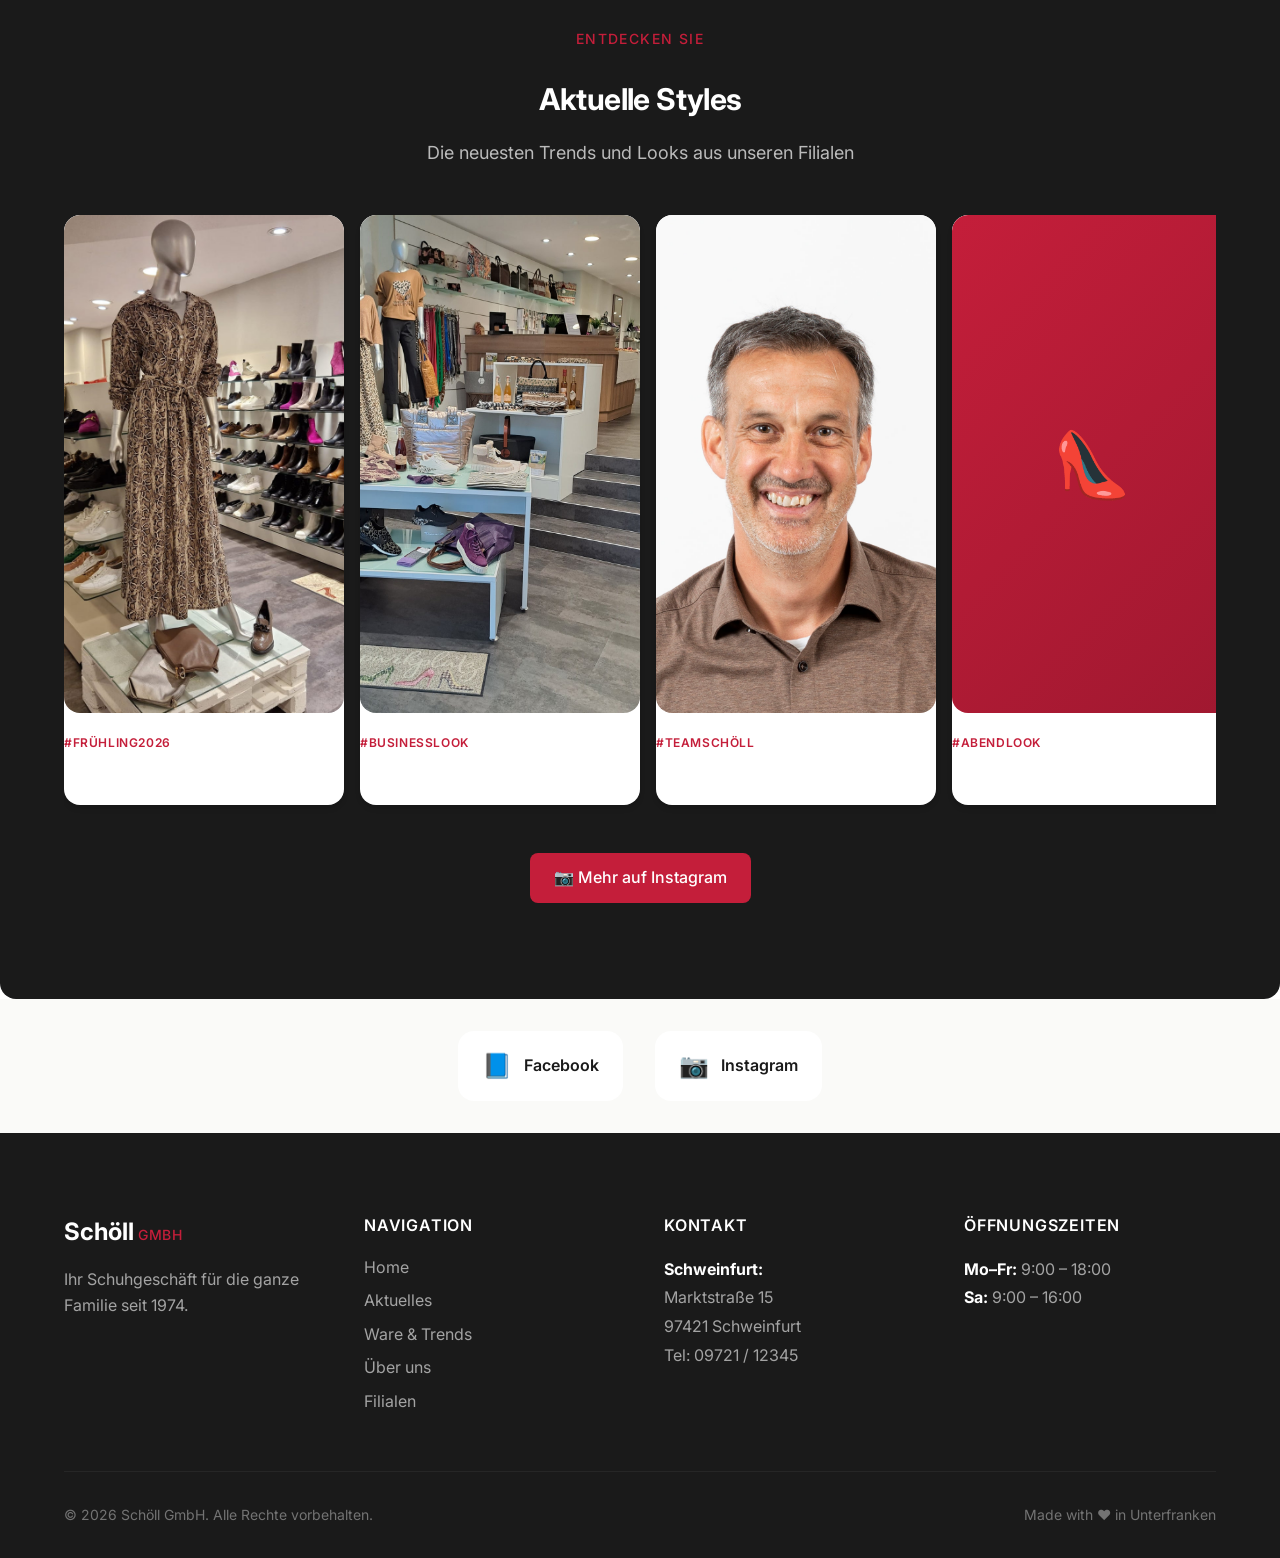
==== commit a49ee55c: "Add Reels/Aktuelle Styles section with vertical video cards" ====
--- a/index.html
+++ b/index.html
@@ -340,24 +340,95 @@
         </div>
     </section>
 
-    <!-- 9. Social Media -->
-    <section class="social-section">
-        <div class="container">
-            <div class="section-header center">
-                <span class="section-label">Folgen Sie uns</span>
-                <h2 class="section-title">Social Media</h2>
-                <p class="section-subtitle center">Bleiben Sie auf dem Laufenden über neue Kollektionen, Angebote und Events</p>
-            </div>
-            <div class="social-grid">
-                <a href="https://www.facebook.com/schoellgmbh" target="_blank" rel="noopener" class="social-card">
-                    <div class="social-icon">📘</div>
-                    <h3 class="social-title">Facebook</h3>
-                    <p class="social-text">@schoellgmbh</p>
+    <!-- 9. Aktuelle Styles (Reels/Video Sektion) -->
+    <section class="reels-section">
+        <div class="container">
+            <div class="section-header center">
+                <span class="section-label">Entdecken Sie</span>
+                <h2 class="section-title">Aktuelle Styles</h2>
+                <p class="section-subtitle center">Die neuesten Trends und Looks aus unseren Filialen</p>
+            </div>
+            <div class="reels-grid">
+                <div class="reel-card">
+                    <div class="reel-media">
+                        <img src="images/slider1.jpg" alt="Aktueller Style 1" class="reel-img">
+                        <div class="reel-overlay">
+                            <span class="reel-play">▶</span>
+                        </div>
+                    </div>
+                    <div class="reel-info">
+                        <span class="reel-tag">#Frühling2026</span>
+                        <h3 class="reel-title">Neue Sneaker-Kollektion</h3>
+                    </div>
+                </div>
+                <div class="reel-card">
+                    <div class="reel-media">
+                        <img src="images/slider2.jpg" alt="Aktueller Style 2" class="reel-img">
+                        <div class="reel-overlay">
+                            <span class="reel-play">▶</span>
+                        </div>
+                    </div>
+                    <div class="reel-info">
+                        <span class="reel-tag">#BusinessLook</span>
+                        <h3 class="reel-title">Eleganz fürs Büro</h3>
+                    </div>
+                </div>
+                <div class="reel-card">
+                    <div class="reel-media">
+                        <img src="images/inhaber.jpg" alt="Aktueller Style 3" class="reel-img">
+                        <div class="reel-overlay">
+                            <span class="reel-play">▶</span>
+                        </div>
+                    </div>
+                    <div class="reel-info">
+                        <span class="reel-tag">#TeamSchöll</span>
+                        <h3 class="reel-title">Behind the Scenes</h3>
+                    </div>
+                </div>
+                <div class="reel-card">
+                    <div class="reel-media">
+                        <div class="reel-img" style="background: linear-gradient(135deg, #c41e3a 0%, #a01830 100%); display: flex; align-items: center; justify-content: center; color: white; font-size: 4rem;">👠</div>
+                        <div class="reel-overlay">
+                            <span class="reel-play">▶</span>
+                        </div>
+                    </div>
+                    <div class="reel-info">
+                        <span class="reel-tag">#Abendlook</span>
+                        <h3 class="reel-title">High Heels Guide</h3>
+                    </div>
+                </div>
+                <div class="reel-card">
+                    <div class="reel-media">
+                        <div class="reel-img" style="background: linear-gradient(135deg, #d4e4d4 0%, #b8d4b8 100%); display: flex; align-items: center; justify-content: center; color: white; font-size: 4rem;">👟</div>
+                        <div class="reel-overlay">
+                            <span class="reel-play">▶</span>
+                        </div>
+                    </div>
+                    <div class="reel-info">
+                        <span class="reel-tag">#Sportlich</span>
+                        <h3 class="reel-title">Comfort First</h3>
+                    </div>
+                </div>
+            </div>
+            <div class="reels-cta">
+                <a href="https://www.instagram.com/schoellgmbh" target="_blank" rel="noopener" class="btn btn-primary">
+                    📷 Mehr auf Instagram
                 </a>
-                <a href="https://www.instagram.com/schoellgmbh" target="_blank" rel="noopener" class="social-card">
-                    <div class="social-icon">📷</div>
-                    <h3 class="social-title">Instagram</h3>
-                    <p class="social-text">@schoellgmbh</p>
+            </div>
+        </div>
+    </section>
+
+    <!-- Social Links (kurz) -->
+    <section class="social-links-section bg-warm">
+        <div class="container">
+            <div class="social-links-grid">
+                <a href="https://www.facebook.com/schoellgmbh" target="_blank" rel="noopener" class="social-link">
+                    <span class="social-link-icon">📘</span>
+                    <span class="social-link-text">Facebook</span>
+                </a>
+                <a href="https://www.instagram.com/schoellgmbh" target="_blank" rel="noopener" class="social-link">
+                    <span class="social-link-icon">📷</span>
+                    <span class="social-link-text">Instagram</span>
                 </a>
             </div>
         </div>
--- a/css/style.css
+++ b/css/style.css
@@ -1995,6 +1995,164 @@
 }
 
 /* ========================================
+   REELS / AKTUELLE STYLES SECTION
+   ======================================== */
+
+.reels-section {
+    padding: var(--space-24) 0;
+    background: var(--schoell-black);
+    color: var(--white);
+}
+
+.reels-section .section-title {
+    color: var(--white);
+}
+
+.reels-section .section-subtitle {
+    color: rgba(255, 255, 255, 0.7);
+}
+
+.reels-grid {
+    display: flex;
+    gap: var(--space-4);
+    margin-top: var(--space-12);
+    overflow-x: auto;
+    padding-bottom: var(--space-4);
+    scroll-snap-type: x mandatory;
+    -webkit-overflow-scrolling: touch;
+}
+
+.reels-grid::-webkit-scrollbar {
+    height: 6px;
+}
+
+.reels-grid::-webkit-scrollbar-track {
+    background: rgba(255, 255, 255, 0.1);
+    border-radius: var(--radius-sm);
+}
+
+.reels-grid::-webkit-scrollbar-thumb {
+    background: var(--schoell-red);
+    border-radius: var(--radius-sm);
+}
+
+.reel-card {
+    flex: 0 0 auto;
+    width: 280px;
+    scroll-snap-align: start;
+    cursor: pointer;
+    transition: transform var(--transition-base);
+}
+
+.reel-card:hover {
+    transform: scale(1.02);
+}
+
+.reel-media {
+    position: relative;
+    width: 100%;
+    aspect-ratio: 9/16;
+    border-radius: var(--radius-lg);
+    overflow: hidden;
+    background: var(--gray-800);
+}
+
+.reel-img {
+    width: 100%;
+    height: 100%;
+    object-fit: cover;
+}
+
+.reel-overlay {
+    position: absolute;
+    top: 0;
+    left: 0;
+    width: 100%;
+    height: 100%;
+    background: rgba(0, 0, 0, 0.3);
+    display: flex;
+    align-items: center;
+    justify-content: center;
+    opacity: 0;
+    transition: opacity var(--transition-base);
+}
+
+.reel-card:hover .reel-overlay {
+    opacity: 1;
+}
+
+.reel-play {
+    width: 60px;
+    height: 60px;
+    background: rgba(255, 255, 255, 0.9);
+    border-radius: 50%;
+    display: flex;
+    align-items: center;
+    justify-content: center;
+    font-size: 1.5rem;
+    color: var(--schoell-black);
+    padding-left: 4px;
+}
+
+.reel-info {
+    padding: var(--space-4) 0;
+}
+
+.reel-tag {
+    display: inline-block;
+    font-size: var(--font-size-xs);
+    font-weight: 600;
+    color: var(--schoell-red);
+    text-transform: uppercase;
+    letter-spacing: 0.05em;
+    margin-bottom: var(--space-2);
+}
+
+.reel-title {
+    font-size: var(--font-size-lg);
+    font-weight: 600;
+    color: var(--white);
+}
+
+.reels-cta {
+    text-align: center;
+    margin-top: var(--space-8);
+}
+
+/* Social Links Section */
+.social-links-section {
+    padding: var(--space-8) 0;
+}
+
+.social-links-grid {
+    display: flex;
+    justify-content: center;
+    gap: var(--space-8);
+}
+
+.social-link {
+    display: flex;
+    align-items: center;
+    gap: var(--space-3);
+    padding: var(--space-4) var(--space-6);
+    background: var(--white);
+    border-radius: var(--radius-lg);
+    text-decoration: none;
+    color: var(--schoell-black);
+    font-weight: 600;
+    transition: transform var(--transition-base), box-shadow var(--transition-base);
+}
+
+.social-link:hover {
+    transform: translateY(-2px);
+    box-shadow: var(--shadow-md);
+}
+
+.social-link-icon {
+    font-size: 1.5rem;
+}
+
+/* ========================================
    NEW HOMEPAGE SECTIONS
    ======================================== */
 
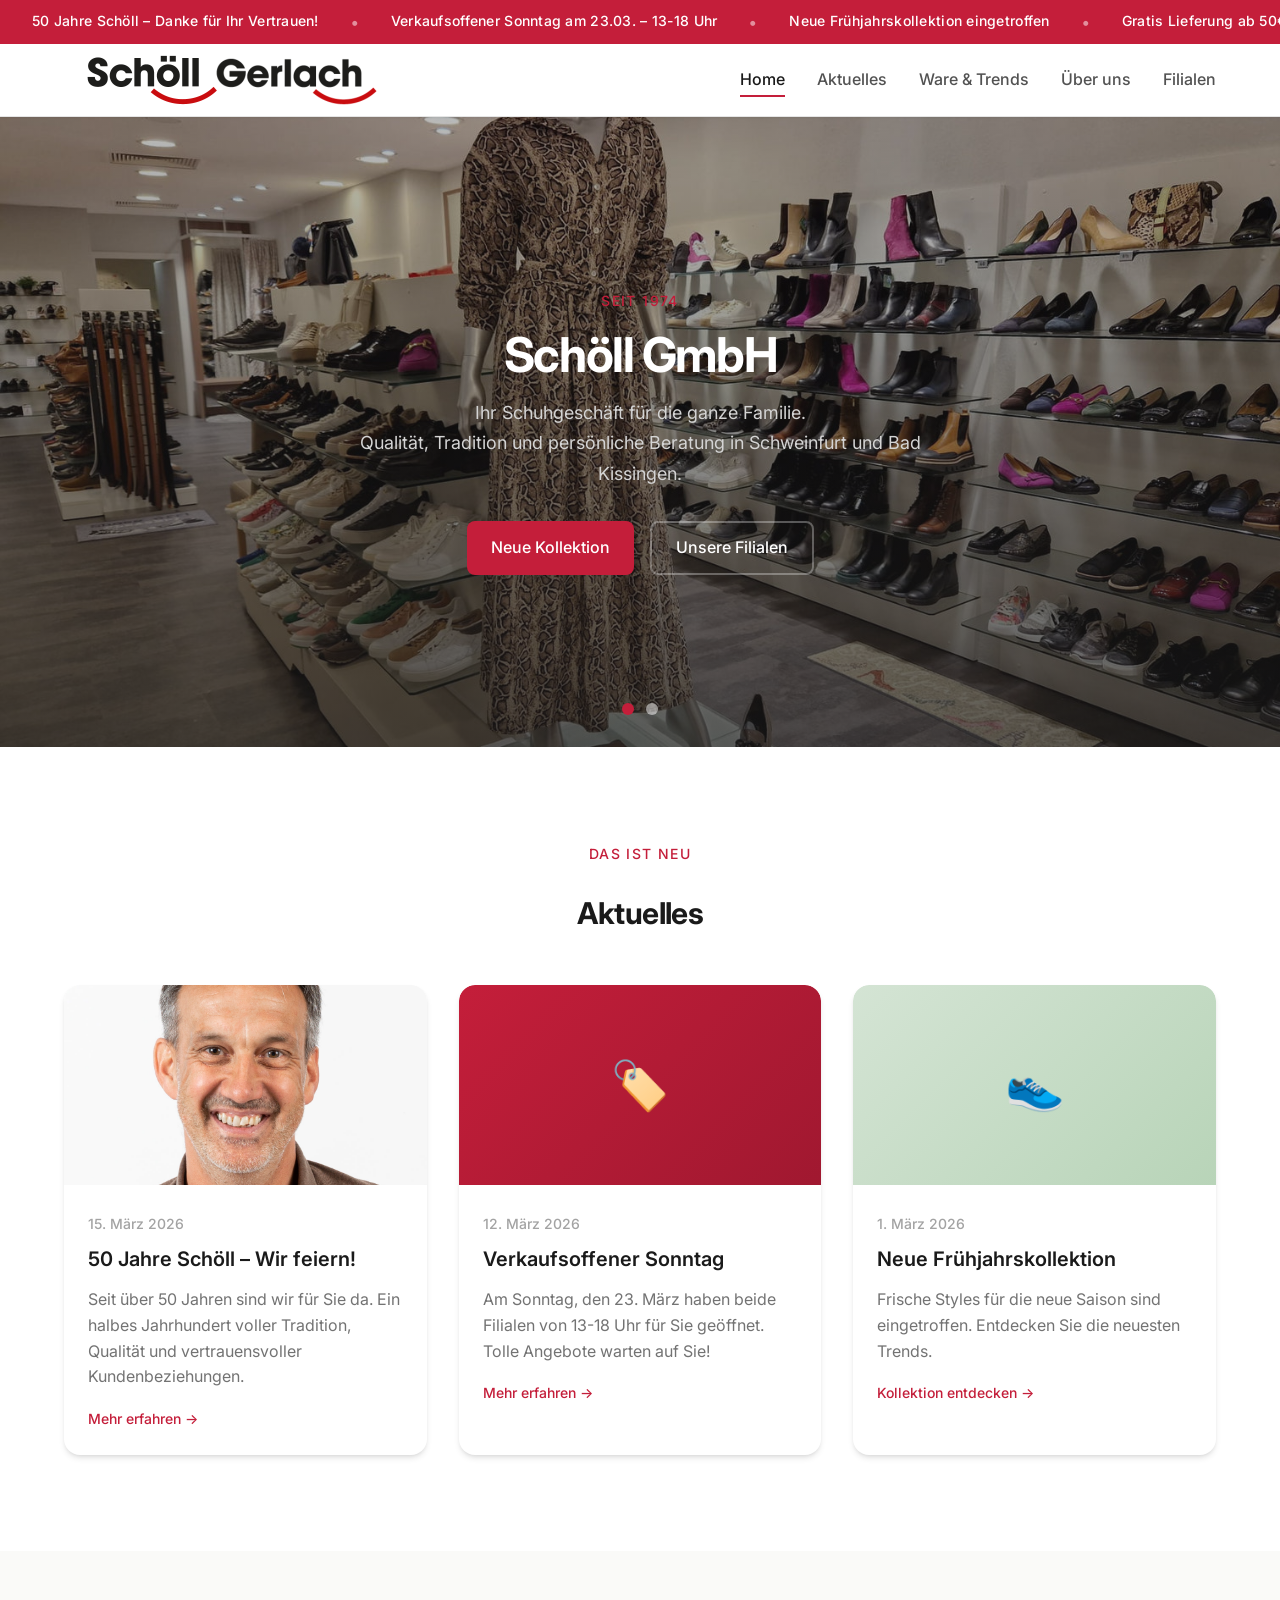
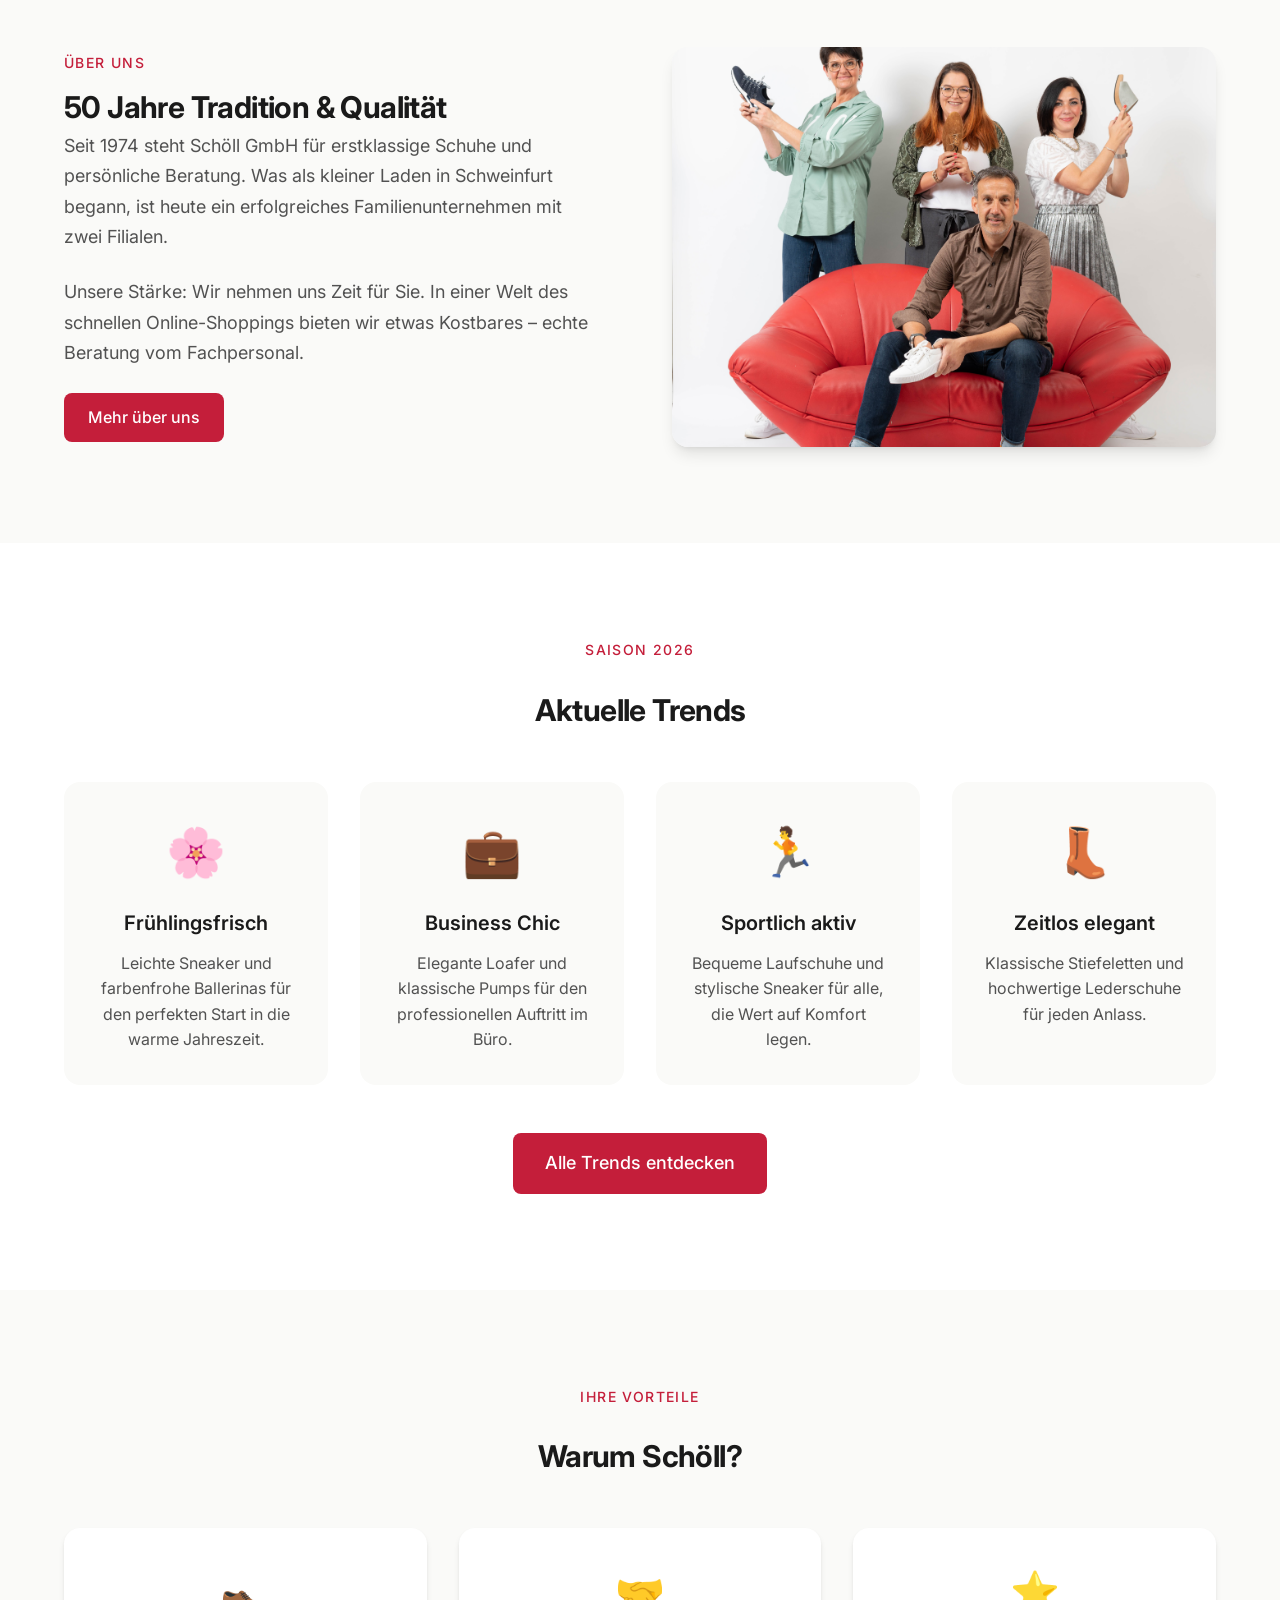
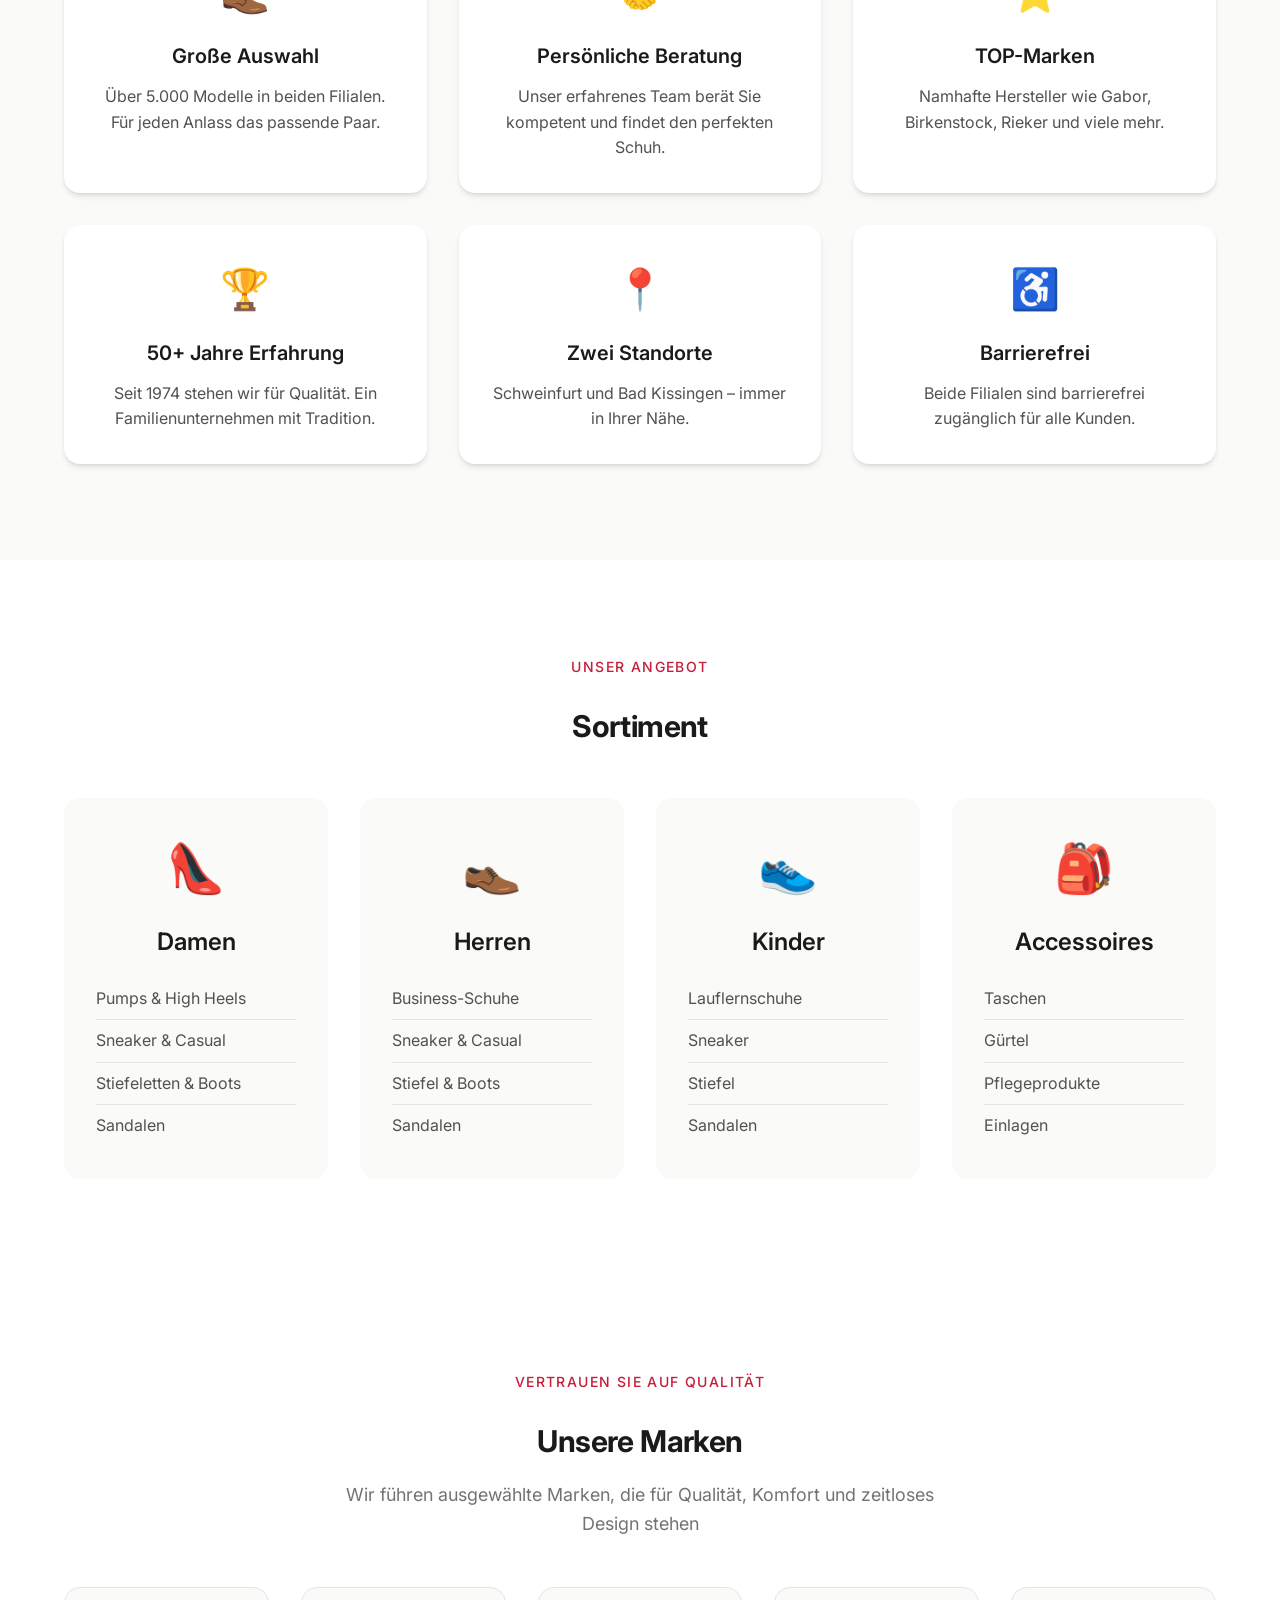
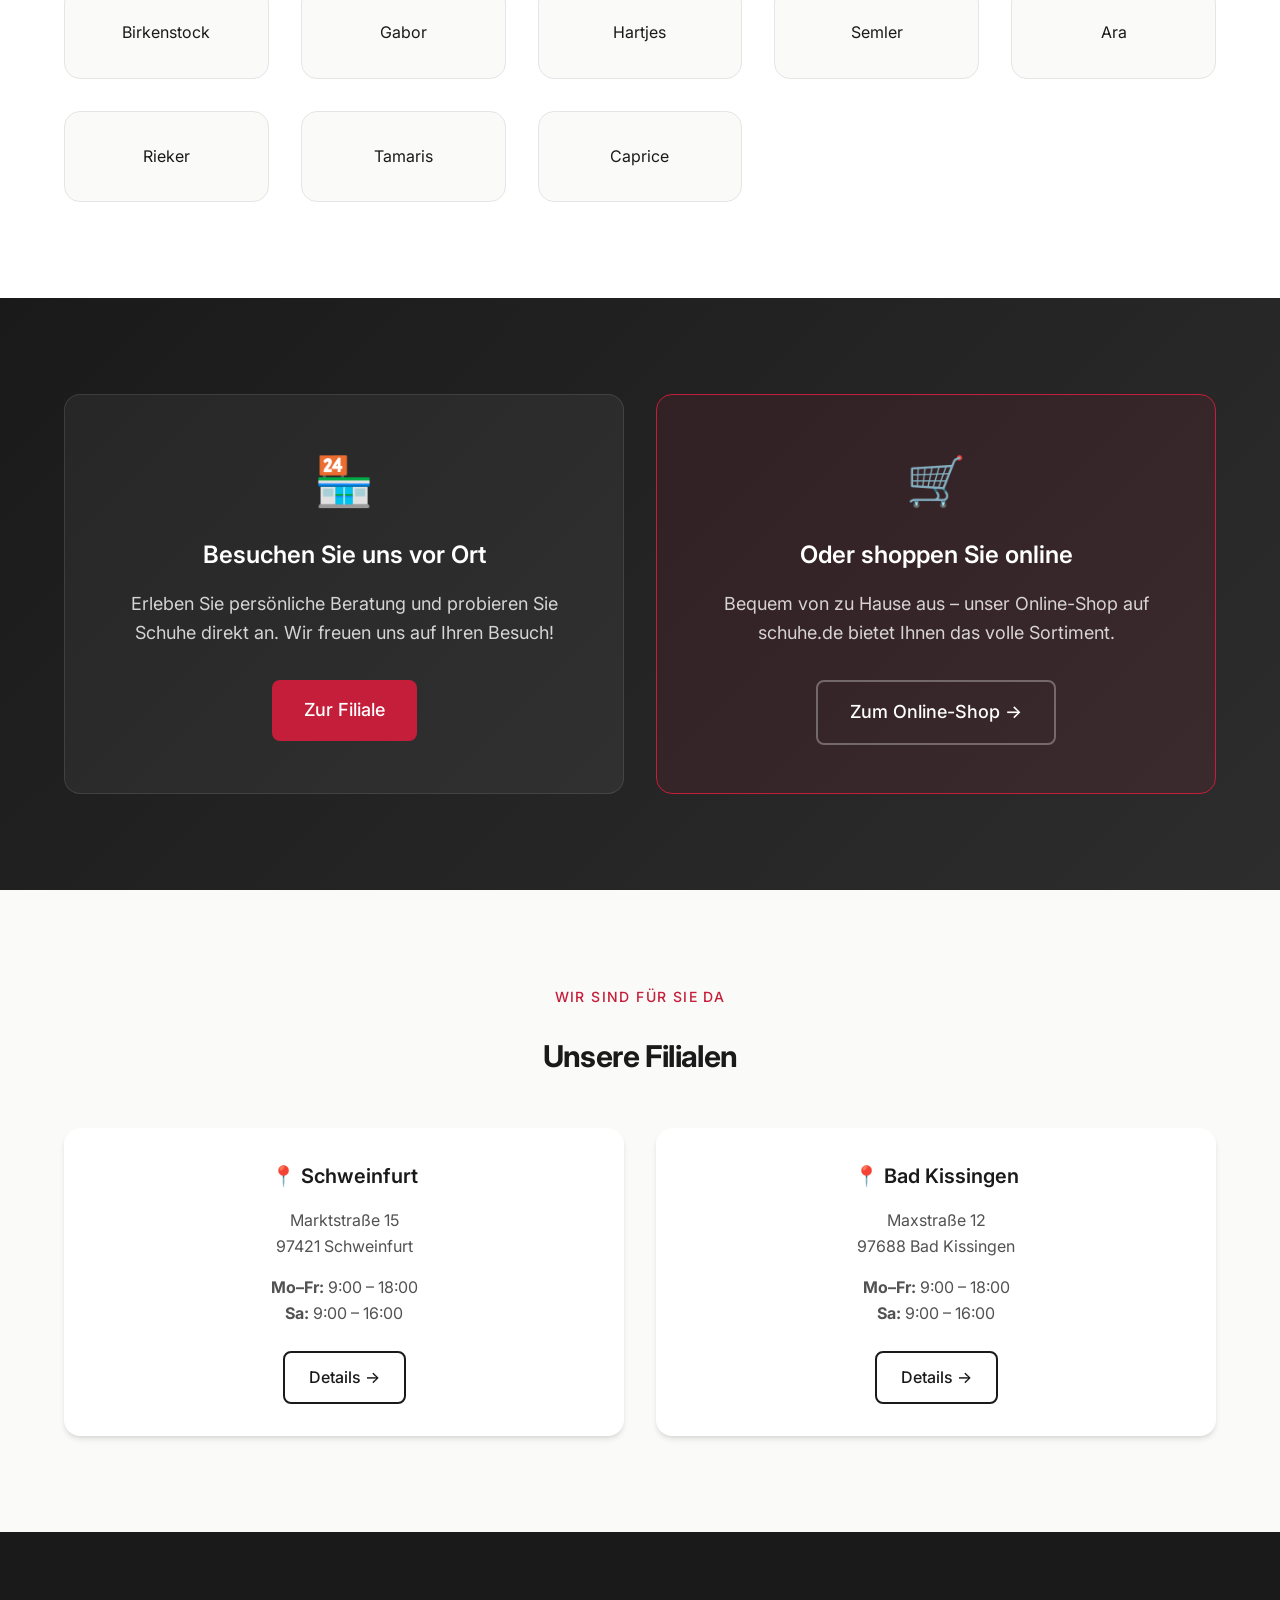
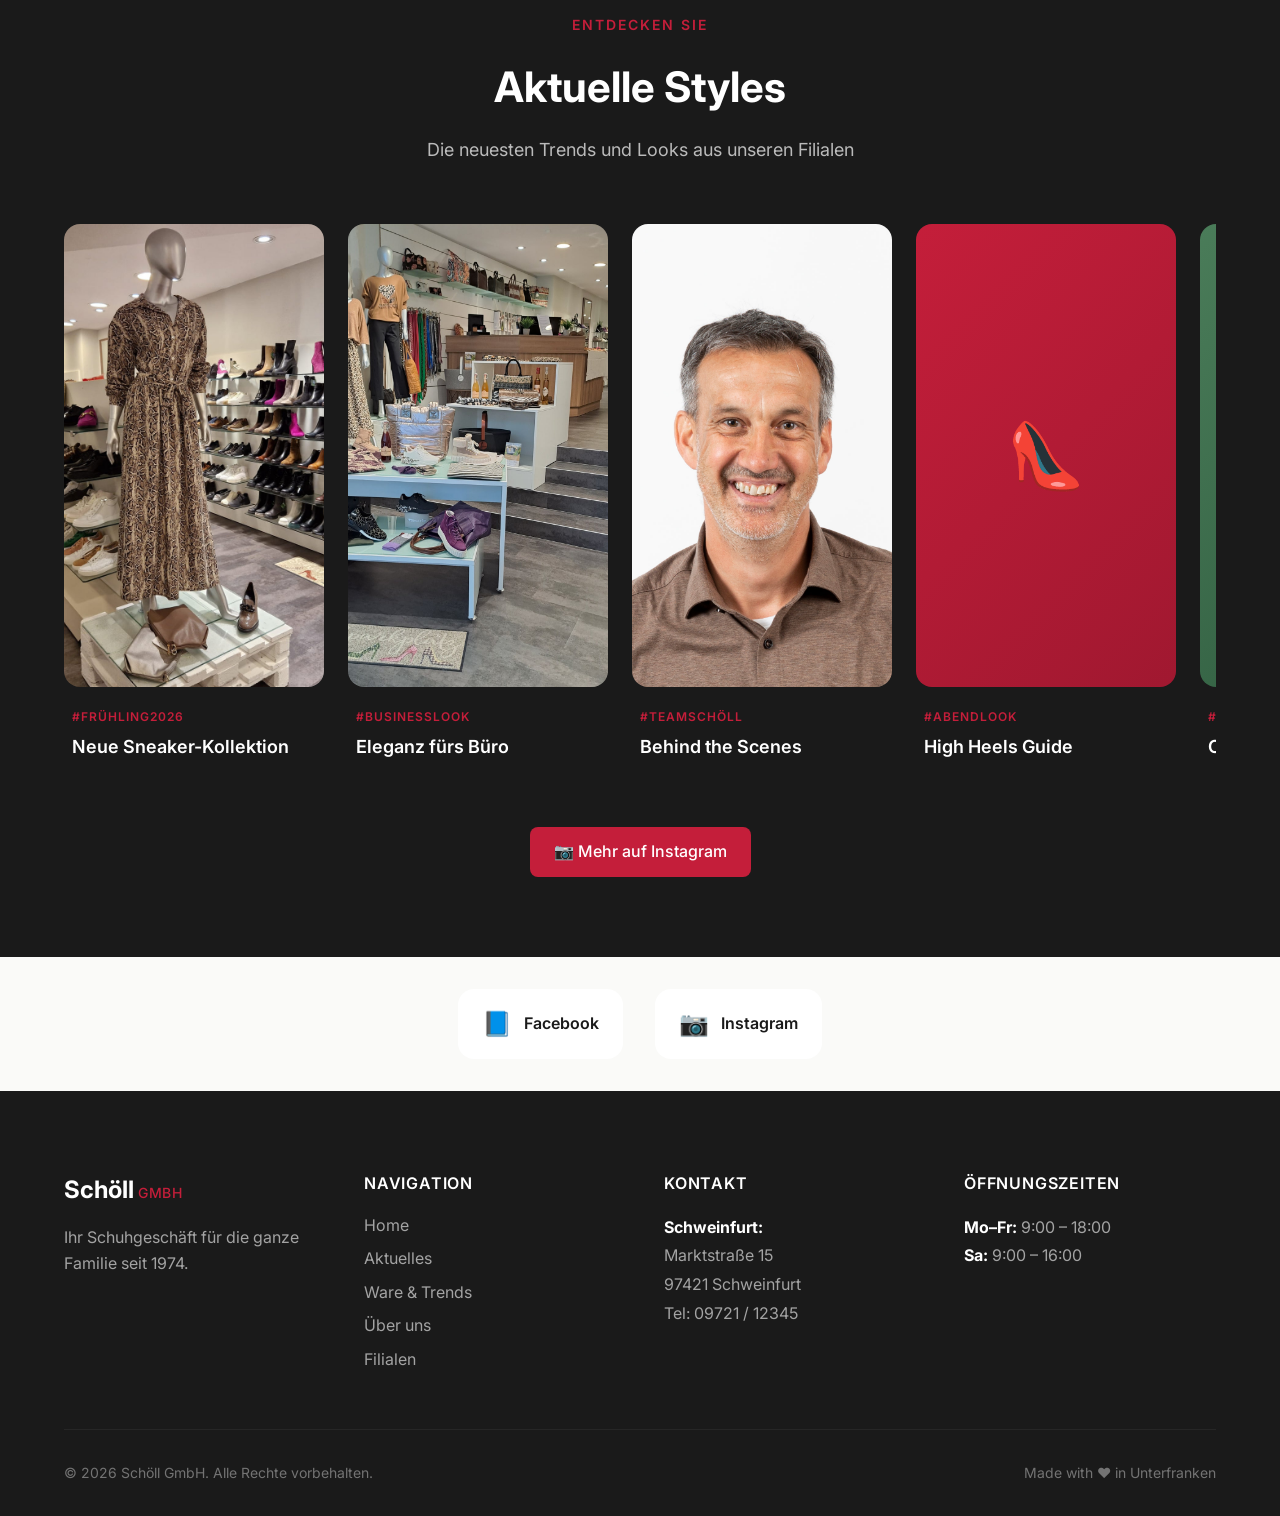
==== commit 7ed44238: "Complete redesign of Aktuelle Styles section with new cards and clear text colors" ====
--- a/index.html
+++ b/index.html
@@ -341,76 +341,72 @@
     </section>
 
     <!-- 9. Aktuelle Styles (Reels/Video Sektion) -->
-    <section class="reels-section">
-        <div class="container">
-            <div class="section-header center">
-                <span class="section-label">Entdecken Sie</span>
-                <h2 class="section-title">Aktuelle Styles</h2>
-                <p class="section-subtitle center">Die neuesten Trends und Looks aus unseren Filialen</p>
-            </div>
-            <div class="reels-grid">
-                <div class="reel-card">
-                    <div class="reel-media">
-                        <img src="images/slider1.jpg" alt="Aktueller Style 1" class="reel-img">
-                        <div class="reel-overlay">
-                            <span class="reel-play">▶</span>
-                        </div>
-                    </div>
-                    <div class="reel-info">
-                        <span class="reel-tag">#Frühling2026</span>
-                        <h3 class="reel-title">Neue Sneaker-Kollektion</h3>
-                    </div>
-                </div>
-                <div class="reel-card">
-                    <div class="reel-media">
-                        <img src="images/slider2.jpg" alt="Aktueller Style 2" class="reel-img">
-                        <div class="reel-overlay">
-                            <span class="reel-play">▶</span>
-                        </div>
-                    </div>
-                    <div class="reel-info">
-                        <span class="reel-tag">#BusinessLook</span>
-                        <h3 class="reel-title">Eleganz fürs Büro</h3>
-                    </div>
-                </div>
-                <div class="reel-card">
-                    <div class="reel-media">
-                        <img src="images/inhaber.jpg" alt="Aktueller Style 3" class="reel-img">
-                        <div class="reel-overlay">
-                            <span class="reel-play">▶</span>
-                        </div>
-                    </div>
-                    <div class="reel-info">
-                        <span class="reel-tag">#TeamSchöll</span>
-                        <h3 class="reel-title">Behind the Scenes</h3>
-                    </div>
-                </div>
-                <div class="reel-card">
-                    <div class="reel-media">
-                        <div class="reel-img" style="background: linear-gradient(135deg, #c41e3a 0%, #a01830 100%); display: flex; align-items: center; justify-content: center; color: white; font-size: 4rem;">👠</div>
-                        <div class="reel-overlay">
-                            <span class="reel-play">▶</span>
-                        </div>
-                    </div>
-                    <div class="reel-info">
-                        <span class="reel-tag">#Abendlook</span>
-                        <h3 class="reel-title">High Heels Guide</h3>
-                    </div>
-                </div>
-                <div class="reel-card">
-                    <div class="reel-media">
-                        <div class="reel-img" style="background: linear-gradient(135deg, #d4e4d4 0%, #b8d4b8 100%); display: flex; align-items: center; justify-content: center; color: white; font-size: 4rem;">👟</div>
-                        <div class="reel-overlay">
-                            <span class="reel-play">▶</span>
-                        </div>
-                    </div>
-                    <div class="reel-info">
-                        <span class="reel-tag">#Sportlich</span>
-                        <h3 class="reel-title">Comfort First</h3>
-                    </div>
-                </div>
-            </div>
-            <div class="reels-cta">
+    <section class="styles-section">
+        <div class="container">
+            <div class="styles-header">
+                <span class="styles-label">Entdecken Sie</span>
+                <h2 class="styles-title">Aktuelle Styles</h2>
+                <p class="styles-desc">Die neuesten Trends und Looks aus unseren Filialen</p>
+            </div>
+            
+            <div class="styles-grid">
+                <div class="style-card">
+                    <div class="style-media">
+                        <img src="images/slider1.jpg" alt="Sneaker Kollektion" class="style-img">
+                        <div class="style-play">▶</div>
+                    </div>
+                    <div class="style-content">
+                        <span class="style-tag">#Frühling2026</span>
+                        <h3 class="style-name">Neue Sneaker-Kollektion</h3>
+                    </div>
+                </div>
+                
+                <div class="style-card">
+                    <div class="style-media">
+                        <img src="images/slider2.jpg" alt="Business Look" class="style-img">
+                        <div class="style-play">▶</div>
+                    </div>
+                    <div class="style-content">
+                        <span class="style-tag">#BusinessLook</span>
+                        <h3 class="style-name">Eleganz fürs Büro</h3>
+                    </div>
+                </div>
+                
+                <div class="style-card">
+                    <div class="style-media">
+                        <img src="images/inhaber.jpg" alt="Behind the Scenes" class="style-img">
+                        <div class="style-play">▶</div>
+                    </div>
+                    <div class="style-content">
+                        <span class="style-tag">#TeamSchöll</span>
+                        <h3 class="style-name">Behind the Scenes</h3>
+                    </div>
+                </div>
+                
+                <div class="style-card">
+                    <div class="style-media">
+                        <div class="style-img style-gradient-red">👠</div>
+                        <div class="style-play">▶</div>
+                    </div>
+                    <div class="style-content">
+                        <span class="style-tag">#Abendlook</span>
+                        <h3 class="style-name">High Heels Guide</h3>
+                    </div>
+                </div>
+                
+                <div class="style-card">
+                    <div class="style-media">
+                        <div class="style-img style-gradient-green">👟</div>
+                        <div class="style-play">▶</div>
+                    </div>
+                    <div class="style-content">
+                        <span class="style-tag">#Sportlich</span>
+                        <h3 class="style-name">Comfort First</h3>
+                    </div>
+                </div>
+            </div>
+            
+            <div class="styles-cta">
                 <a href="https://www.instagram.com/schoellgmbh" target="_blank" rel="noopener" class="btn btn-primary">
                     📷 Mehr auf Instagram
                 </a>
--- a/css/style.css
+++ b/css/style.css
@@ -1995,128 +1995,153 @@
 }
 
 /* ========================================
-   REELS / AKTUELLE STYLES SECTION
+   STYLES / AKTUELLE STYLES SECTION
    ======================================== */
 
-.reels-section {
-    padding: var(--space-24) 0;
-    background: var(--schoell-black);
-    color: var(--white);
-}
-
-.reels-section .section-title {
-    color: var(--white);
-}
-
-.reels-section .section-subtitle {
+.styles-section {
+    padding: 80px 0;
+    background: #1A1A1A;
+}
+
+.styles-header {
+    text-align: center;
+    margin-bottom: 60px;
+}
+
+.styles-label {
+    display: inline-block;
+    font-size: 14px;
+    font-weight: 600;
+    color: #C41E3A;
+    text-transform: uppercase;
+    letter-spacing: 2px;
+    margin-bottom: 16px;
+}
+
+.styles-title {
+    font-size: 42px;
+    font-weight: 700;
+    color: #FFFFFF;
+    margin-bottom: 16px;
+}
+
+.styles-desc {
+    font-size: 18px;
     color: rgba(255, 255, 255, 0.7);
-}
-
-.reels-grid {
-    display: flex;
-    gap: var(--space-4);
-    margin-top: var(--space-12);
+    max-width: 500px;
+    margin: 0 auto;
+}
+
+.styles-grid {
+    display: flex;
+    gap: 24px;
     overflow-x: auto;
-    padding-bottom: var(--space-4);
+    padding-bottom: 20px;
     scroll-snap-type: x mandatory;
     -webkit-overflow-scrolling: touch;
 }
 
-.reels-grid::-webkit-scrollbar {
-    height: 6px;
-}
-
-.reels-grid::-webkit-scrollbar-track {
+.styles-grid::-webkit-scrollbar {
+    height: 8px;
+}
+
+.styles-grid::-webkit-scrollbar-track {
     background: rgba(255, 255, 255, 0.1);
-    border-radius: var(--radius-sm);
-}
-
-.reels-grid::-webkit-scrollbar-thumb {
-    background: var(--schoell-red);
-    border-radius: var(--radius-sm);
-}
-
-.reel-card {
+    border-radius: 4px;
+}
+
+.styles-grid::-webkit-scrollbar-thumb {
+    background: #C41E3A;
+    border-radius: 4px;
+}
+
+.style-card {
     flex: 0 0 auto;
-    width: 280px;
+    width: 260px;
     scroll-snap-align: start;
     cursor: pointer;
-    transition: transform var(--transition-base);
-}
-
-.reel-card:hover {
-    transform: scale(1.02);
-}
-
-.reel-media {
+}
+
+.style-card:hover .style-play {
+    opacity: 1;
+    transform: scale(1);
+}
+
+.style-media {
     position: relative;
     width: 100%;
     aspect-ratio: 9/16;
-    border-radius: var(--radius-lg);
+    border-radius: 16px;
     overflow: hidden;
-    background: var(--gray-800);
-}
-
-.reel-img {
+    background: #333;
+    margin-bottom: 16px;
+}
+
+.style-img {
     width: 100%;
     height: 100%;
     object-fit: cover;
 }
 
-.reel-overlay {
+.style-gradient-red {
+    background: linear-gradient(135deg, #C41E3A 0%, #A01830 100%);
+    display: flex;
+    align-items: center;
+    justify-content: center;
+    font-size: 64px;
+}
+
+.style-gradient-green {
+    background: linear-gradient(135deg, #4A7C59 0%, #2D5A3D 100%);
+    display: flex;
+    align-items: center;
+    justify-content: center;
+    font-size: 64px;
+}
+
+.style-play {
     position: absolute;
-    top: 0;
-    left: 0;
-    width: 100%;
-    height: 100%;
-    background: rgba(0, 0, 0, 0.3);
+    top: 50%;
+    left: 50%;
+    transform: translate(-50%, -50%) scale(0.8);
+    width: 64px;
+    height: 64px;
+    background: rgba(255, 255, 255, 0.95);
+    border-radius: 50%;
     display: flex;
     align-items: center;
     justify-content: center;
+    font-size: 24px;
+    color: #1A1A1A;
     opacity: 0;
-    transition: opacity var(--transition-base);
-}
-
-.reel-card:hover .reel-overlay {
-    opacity: 1;
-}
-
-.reel-play {
-    width: 60px;
-    height: 60px;
-    background: rgba(255, 255, 255, 0.9);
-    border-radius: 50%;
-    display: flex;
-    align-items: center;
-    justify-content: center;
-    font-size: 1.5rem;
-    color: var(--schoell-black);
-    padding-left: 4px;
-}
-
-.reel-info {
-    padding: var(--space-4) 0;
-}
-
-.reel-tag {
+    transition: all 0.3s ease;
+    box-shadow: 0 4px 20px rgba(0, 0, 0, 0.3);
+}
+
+.style-content {
+    padding: 0 8px;
+}
+
+.style-tag {
     display: inline-block;
-    font-size: var(--font-size-xs);
-    font-weight: 600;
-    color: var(--schoell-red);
+    font-size: 12px;
+    font-weight: 600;
+    color: #C41E3A;
     text-transform: uppercase;
-    letter-spacing: 0.05em;
-    margin-bottom: var(--space-2);
-}
-
-.reel-title {
-    font-size: var(--font-size-lg);
-    font-weight: 600;
-    color: var(--white);
-}
-
-.reels-cta {
-    text-align: center;
-    margin-top: var(--space-8);
+    letter-spacing: 1px;
+    margin-bottom: 8px;
+}
+
+.style-name {
+    font-size: 18px;
+    font-weight: 600;
+    color: #FFFFFF;
+    line-height: 1.4;
+}
+
+.styles-cta {
+    text-align: center;
+    margin-top: 48px;
 }
 
 /* Social Links Section */
